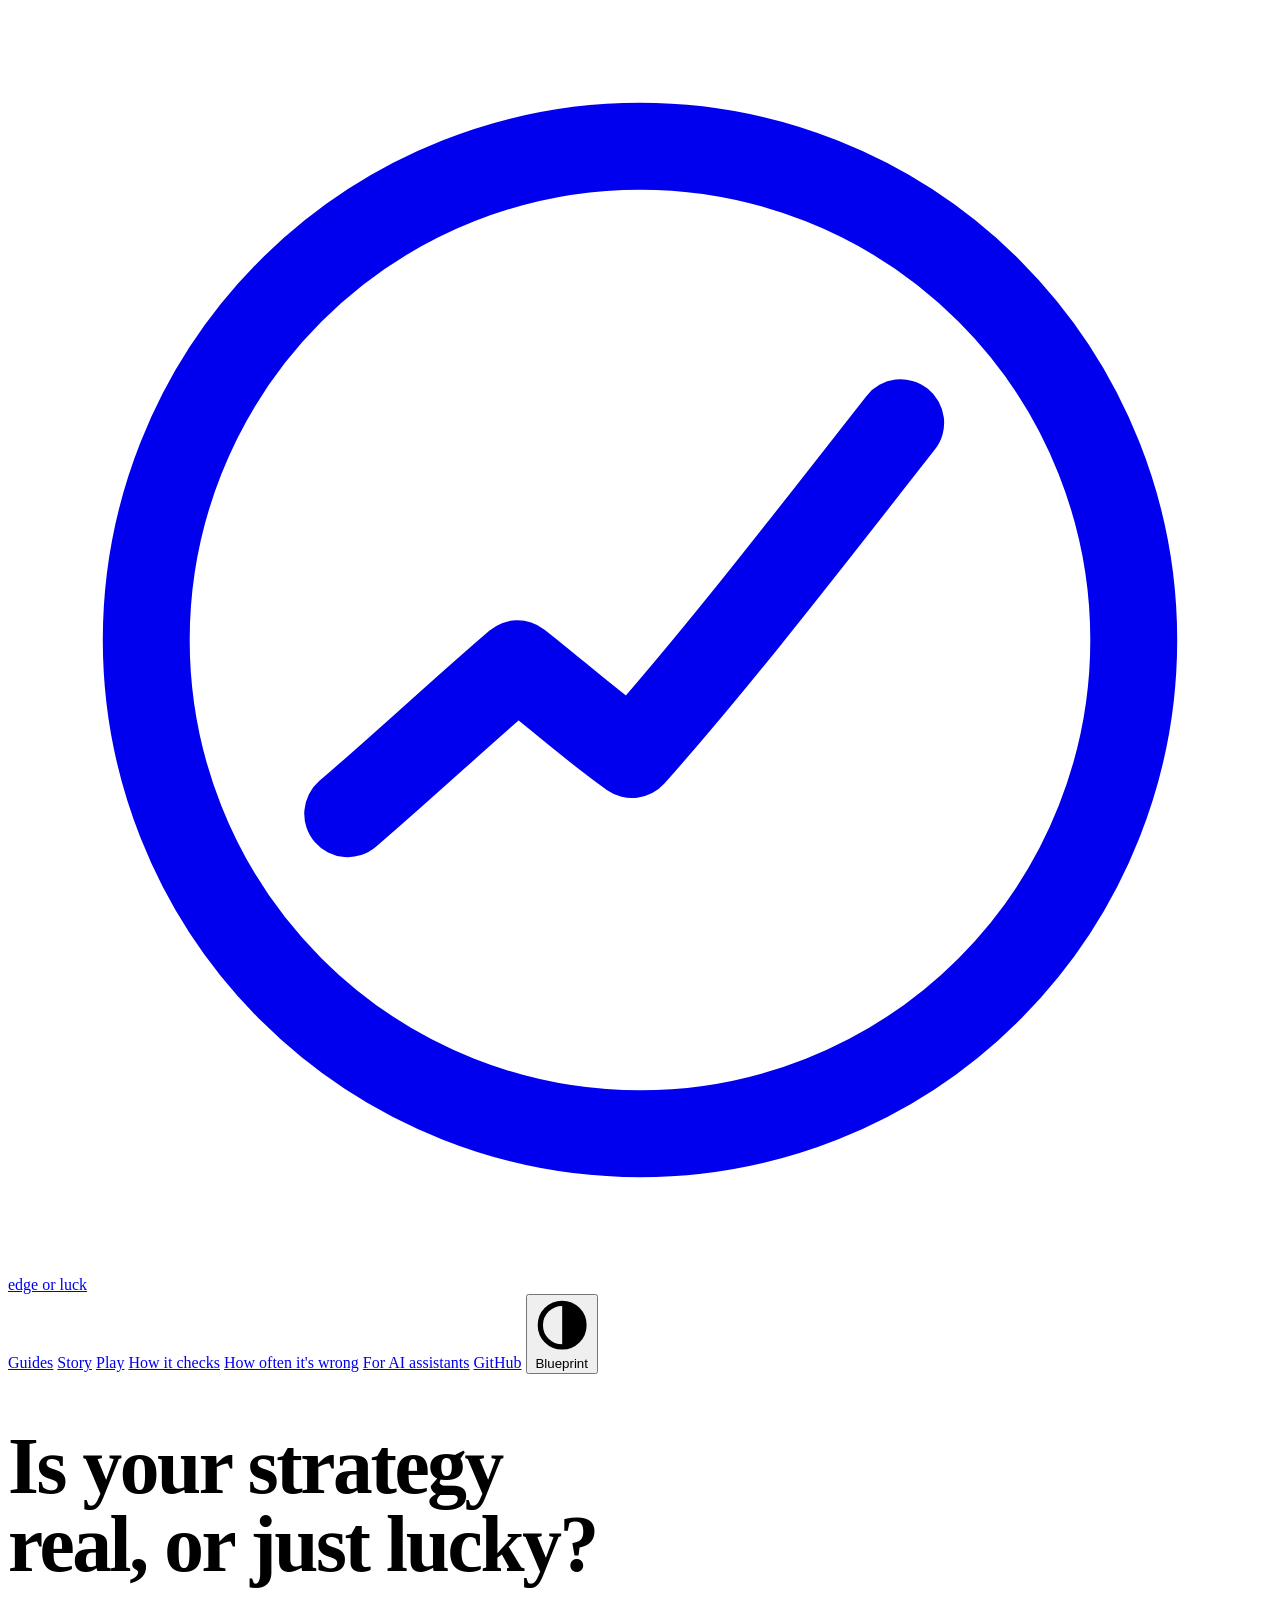
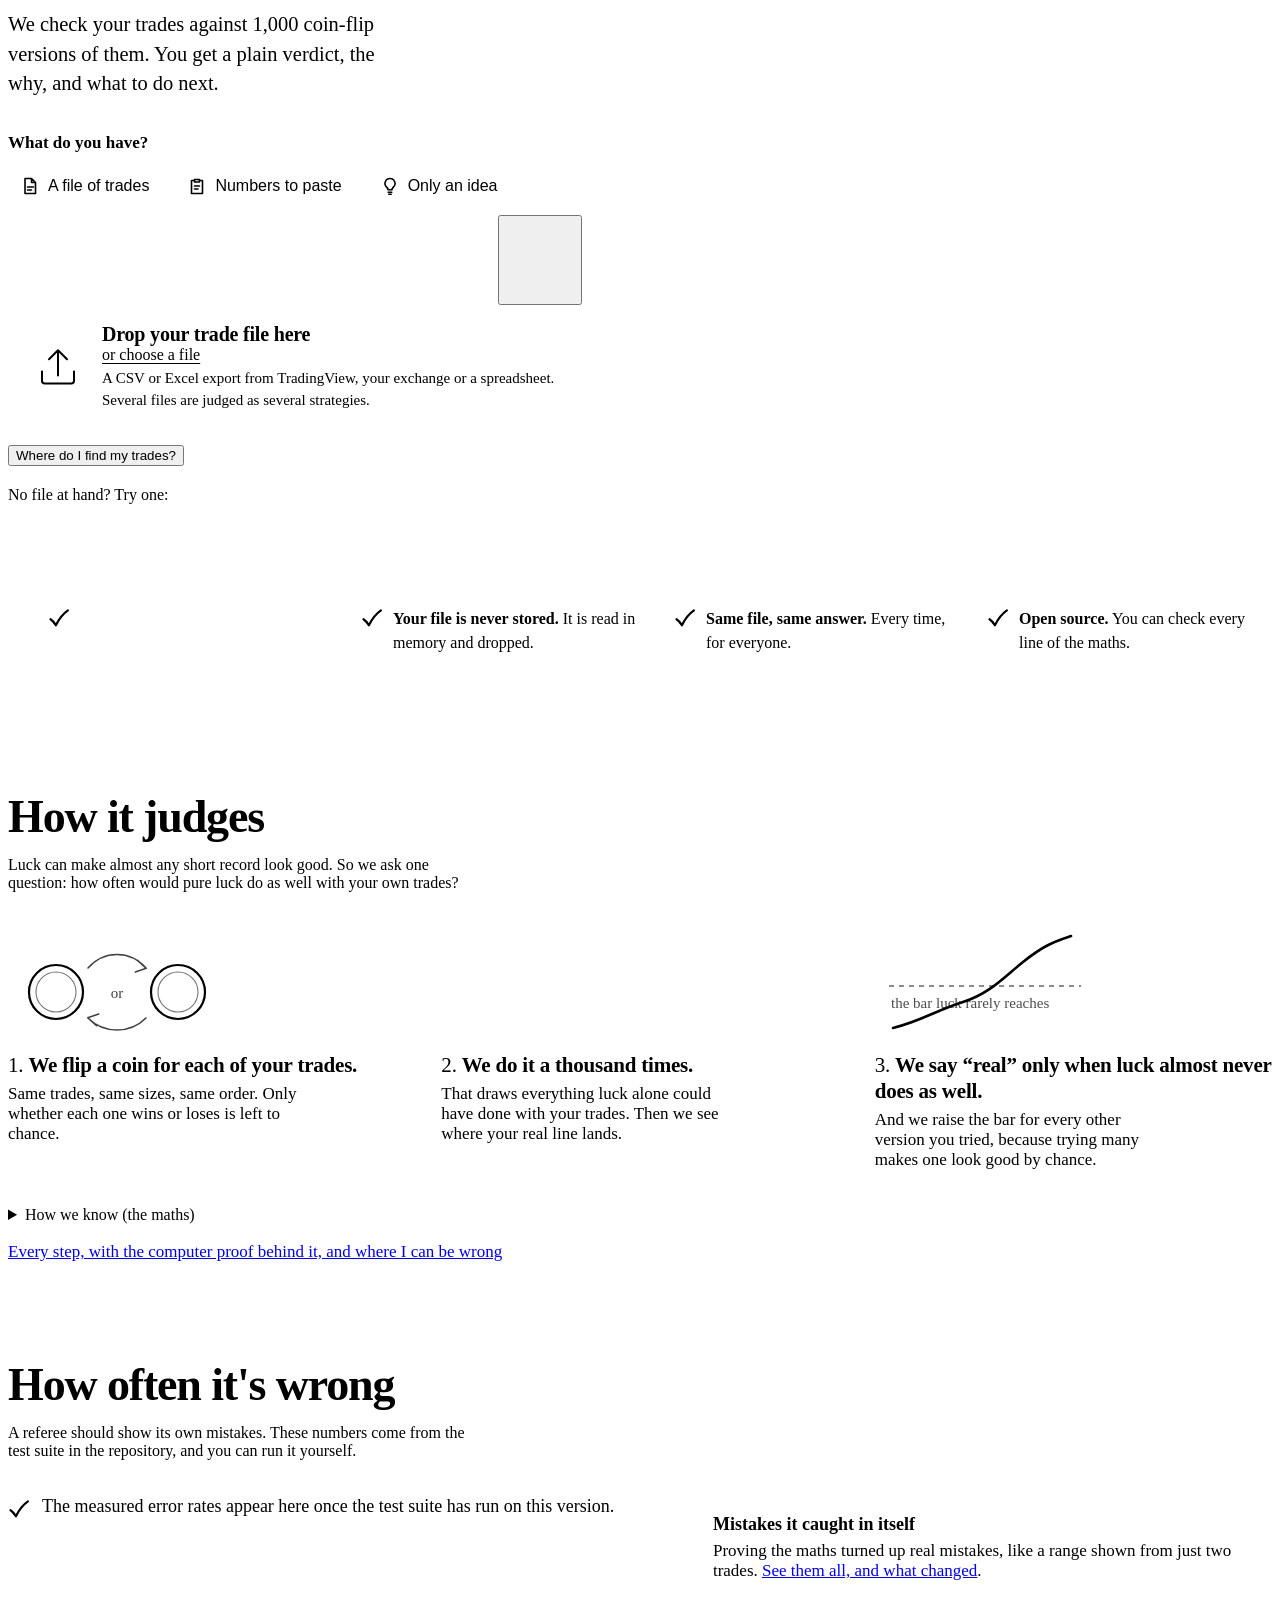
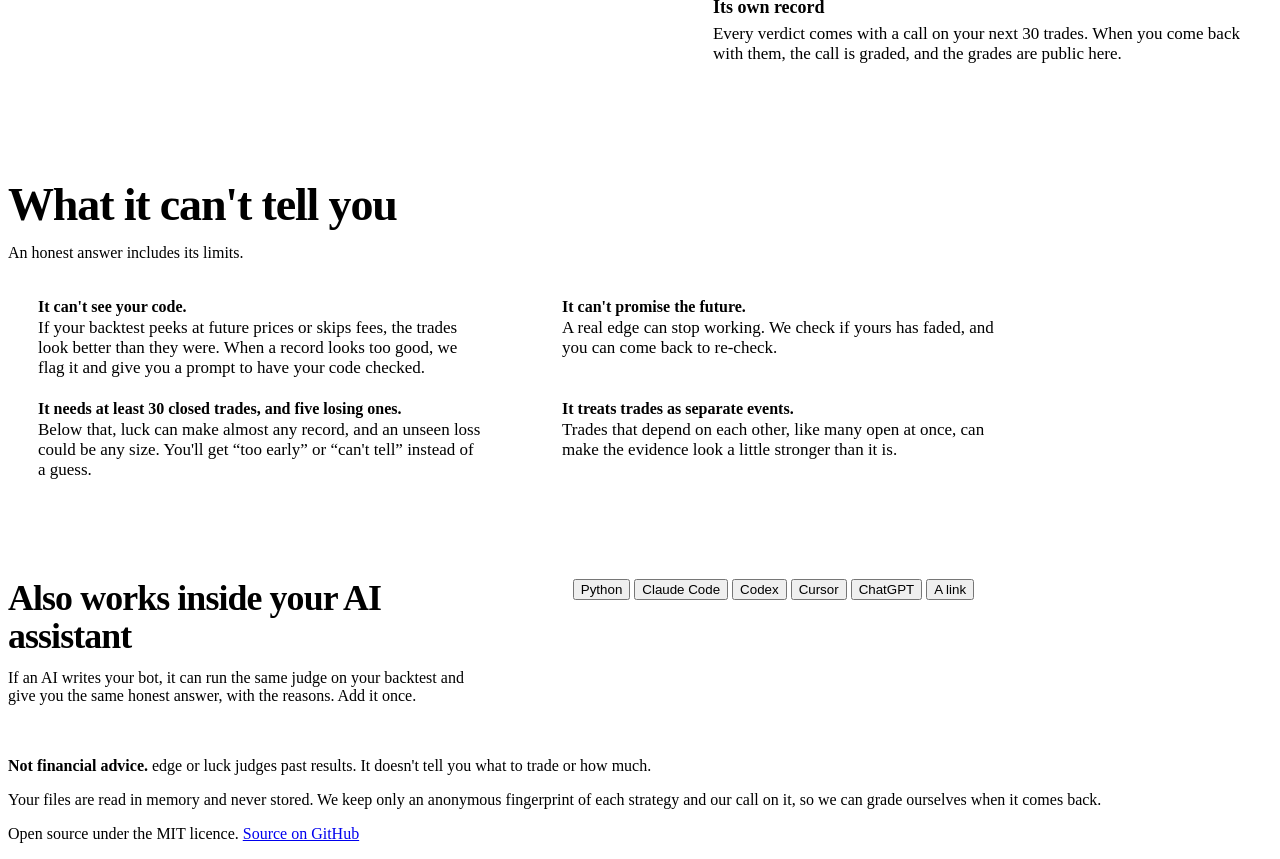
==== src/edgeorluck/web/static/index.html @ 47c186e8 "audit: fixes from a full code audit (2.2.0) Four reviews (judge maths, readers, backtester, web), ev" ====
<!doctype html>
<html lang="en">
<head>
<meta charset="utf-8">
<meta name="viewport" content="width=device-width, initial-scale=1">
<title>edge or luck</title>
<meta name="description" content="Drop your trade history and find out if your strategy has a real edge or just got lucky. Honest, open source, and your file is never stored.">
<link rel="icon" href="data:image/svg+xml,%3Csvg xmlns='http://www.w3.org/2000/svg' viewBox='0 0 32 32'%3E%3Ccircle cx='16' cy='16' r='12.5' fill='%23F3F7F4' stroke='%2316294A' stroke-width='2.6'/%3E%3Cpath d='M8.5 20.5 13 16.5l3 2.4 7-8.4' fill='none' stroke='%2316294A' stroke-width='2.6' stroke-linecap='round' stroke-linejoin='round'/%3E%3C/svg%3E">
<link rel="stylesheet" href="/assets/site.css">
<style>

/* ---- Hero ---- */
.hero{position:relative;padding-top:clamp(20px,6vh,72px);padding-bottom:40px}
.hero-art{position:absolute;top:-76px;right:0;width:min(64vw,980px);height:calc(100% + 76px);pointer-events:none;
  -webkit-mask-image:linear-gradient(to right,transparent 0,#000 16%);mask-image:linear-gradient(to right,transparent 0,#000 16%)}
.hero-art canvas{display:block;width:100%;height:100%}
.hero-copy{position:relative;z-index:2;max-width:600px}
h1{font-weight:700;font-size:clamp(44px,6.2vw,88px);line-height:.98;letter-spacing:-.03em;margin:0 0 26px;width:max-content;max-width:calc(100vw - 2 * clamp(16px,4vw,48px))}
h1 .line{display:block;white-space:nowrap}
.lede{font-size:clamp(19px,1.6vw,22px);line-height:1.45;color:var(--ink-2);margin:0 0 34px;max-width:36ch}
.note{position:absolute;z-index:2;font-family:var(--hand);font-size:22px;line-height:1.15;color:var(--ink);opacity:0;transition:opacity .6s ease;pointer-events:none;white-space:nowrap}
.note.luck{color:var(--pencil-2);font-size:19px;white-space:normal;width:250px;text-align:right}
.notes-on .note{opacity:1}
.note svg{position:absolute;overflow:visible}

/* drop zone */
.drop{position:relative;display:grid;grid-template-columns:auto 1fr;gap:18px;align-items:center;padding:22px 24px;
  border:1.5px dashed var(--ink-3);border-radius:6px;background:color-mix(in srgb,var(--paper) 82%,transparent);cursor:pointer;
  transition:border-color .15s,background-color .15s}
.drop:hover{border-color:var(--ink)}
.drop.over{border-color:var(--ink);border-style:solid;background:color-mix(in srgb,var(--marker) 60%,var(--paper))}
.drop .tray{width:52px;height:52px;flex:none;color:var(--ink)}
.drop strong{display:block;font-size:20px;font-weight:600;letter-spacing:-.01em}
.drop .pick{color:var(--ink);text-decoration:underline;text-underline-offset:.2em;font-weight:500}
.drop small{display:block;margin-top:4px;font-size:15px;color:var(--ink-3);line-height:1.45}
.drop input{position:absolute;inset:0;opacity:0;cursor:pointer;width:100%}
.drop.busy{cursor:progress}
.drop.busy .idle{display:none}
.drop .working{display:none;align-items:center;gap:12px;font-size:18px}
.drop.busy .working{display:flex}
.scribble path{stroke-dasharray:120;stroke-dashoffset:120;animation:scrib 1.1s ease-in-out infinite}
@keyframes scrib{0%{stroke-dashoffset:120}55%{stroke-dashoffset:0}100%{stroke-dashoffset:-120}}
@media (prefers-reduced-motion:reduce){.scribble path{animation:none;stroke-dashoffset:0}}
.error{margin:14px 0 0;color:var(--red);font-size:16px;line-height:1.45;max-width:56ch}
.error strong{font-weight:600}

/* samples */
.samples{display:flex;flex-wrap:wrap;align-items:baseline;gap:4px 18px;margin-top:20px;font-size:16px;color:var(--ink-3)}
.samples .lead{margin-right:2px}
.sample{background:none;border:0;padding:8px 0;cursor:pointer;font-family:var(--hand);font-size:21px;line-height:1.1;color:var(--ink);
  text-decoration:underline;text-decoration-color:var(--ink-3);text-decoration-thickness:1.5px;text-underline-offset:.22em;min-height:40px}
.sample:hover{text-decoration-color:var(--ink);text-decoration-thickness:2.5px}
.sample[aria-pressed="true"]{background:linear-gradient(transparent 52%,var(--marker) 52%,var(--marker) 92%,transparent 92%)}

/* promises */
.promises{position:relative;z-index:2;list-style:none;display:grid;grid-template-columns:repeat(4,minmax(0,1fr));gap:18px 28px;margin:clamp(48px,9vh,96px) auto 0;padding-top:22px;
  border-top:1px solid var(--rule);font-size:16px;line-height:1.45;color:var(--ink-2)}
.promises li{display:grid;grid-template-columns:22px 1fr;gap:10px;align-items:start}
.promises svg{width:22px;height:20px;margin-top:1px;color:var(--green)}
.promises b{color:var(--ink);font-weight:600}

/* ---- Start with what you have ---- */
.start{display:flex;flex-wrap:wrap;align-items:center;gap:10px;max-width:640px}
.start-q{flex:0 0 100%;font-weight:600;font-size:17px}
.opt-btn{display:inline-flex;align-items:center;gap:8px;min-height:46px;padding:8px 16px 8px 12px;border:1.5px solid var(--rule);
  border-radius:15px 11px 14px 10px / 11px 14px 10px 15px;background:color-mix(in srgb,var(--paper) 80%,transparent);color:var(--ink-2);font-size:16px;font-weight:500;cursor:pointer}
.opt-btn svg{width:20px;height:20px;fill:none;stroke:currentColor;stroke-width:1.6;stroke-linecap:round;stroke-linejoin:round}
.opt-btn:hover{border-color:var(--ink-3);color:var(--ink)}
.opt-btn[aria-pressed="true"]{border-color:var(--ink);color:var(--ink);background:color-mix(in srgb,var(--marker) 72%,var(--paper))}
.idea input[type=text]{display:block;width:100%;min-height:46px;padding:10px 12px;border:1.5px solid var(--ink-3);border-radius:6px;background:var(--paper);font-size:17px;color:var(--ink)}
.idea-help{margin:12px 0 8px;font-size:15px;color:var(--ink-2);max-width:60ch}
.idea-prompt{margin:0;padding:12px 14px;max-height:230px;overflow:auto;white-space:pre-wrap;border-radius:6px;background:color-mix(in srgb,var(--ink) 6%,transparent);
  font-family:var(--text);font-size:14.5px;line-height:1.5;color:var(--ink)}
.soon{font-family:var(--hand);font-size:17px;color:var(--ink-3)}

/* what the judge read, so the trader knows the right file went in */
.read{margin:0 0 24px;max-width:66ch;font-size:16px}
.read-as{display:grid;grid-template-columns:24px minmax(0,1fr);gap:8px;margin:0;color:var(--ink)}
.read-as svg{width:20px;height:18px;margin-top:3px;color:var(--green)}
.read-notes{list-style:none;margin:6px 0 0 32px;padding:0;font-size:15px;color:var(--amber)}
.read-notes li{margin-top:3px}
.read-cols{margin:6px 0 0 32px;font-size:15px;color:var(--ink-3)}
.read-cols summary{cursor:pointer;width:max-content;color:var(--ink-2);text-decoration:underline;text-decoration-style:dotted;text-underline-offset:.2em}
.read-cols ul{margin:6px 0 0;padding-left:18px}

/* Flip walks along in the corner once the page moves on */
.buddy{position:fixed;right:18px;bottom:12px;z-index:30;width:78px;height:84px;transform:translateX(150px);transition:transform 1.3s linear;pointer-events:none}
.buddy.in{transform:translateX(0)}
.buddy .pet{position:absolute;inset:0;width:100%;height:100%;pointer-events:auto}
.buddy .bubble{position:absolute;right:86px;bottom:34px;max-width:250px;opacity:0;transition:opacity .25s;pointer-events:none}
.buddy .bubble.show{opacity:1}
@media (prefers-reduced-motion:reduce){.buddy{transition:none}}

/* where to find the trades */
.finder{margin:20px 0 0;max-width:600px}
.finder .panel ol{margin:0 0 10px;padding-left:20px;font-size:16px}
.finder .panel li{margin-top:5px}
.finder .panel .note{margin:0;font-size:14px;color:var(--ink-3)}

/* paste instead of a file */
.paste{padding:16px 18px 18px;border:1.5px dashed var(--ink-3);border-radius:6px;background:color-mix(in srgb,var(--paper) 82%,transparent)}
.paste label{display:block;font-weight:600;font-size:18px;margin-bottom:8px}
.paste textarea{display:block;width:100%;min-height:140px;padding:10px 12px;border:1.5px solid var(--ink-3);border-radius:6px;background:var(--paper);
  font-family:ui-monospace,"Cascadia Mono",Consolas,monospace;font-size:15px;line-height:1.5;resize:vertical;color:var(--ink)}
.paste .row{display:flex;flex-wrap:wrap;align-items:center;gap:16px;margin-top:12px}
.alt{margin:12px 0 0;font-size:16px;color:var(--ink-3)}

/* ---- Flip, the referee coin ---- */
.drop-wrap{position:relative;margin-top:92px}
.drop-wrap > .pet{position:absolute;right:26px;bottom:calc(100% - 4px);width:84px;height:90px;cursor:pointer;z-index:3}
.drop-wrap > .bubble{position:absolute;right:122px;bottom:calc(100% + 12px);width:max-content;max-width:350px;z-index:3}
.res-pet{display:flex;flex-direction:column;align-items:flex-end;gap:12px;padding-right:30px}
.result-head > .res-pet{grid-column:1;grid-row:1}
.res-pet .pet{position:static;width:72px;height:77px}
.res-pet .bubble{position:relative;right:auto;bottom:auto;width:auto;max-width:170px;font-size:17px}
.res-pet .bubble .tail{right:18px;bottom:auto;top:-13px;transform:rotate(-90deg)}

/* small things that answer a result */
.checks svg path{stroke-dasharray:46;stroke-dashoffset:46;animation:draw .45s ease-out forwards;animation-delay:calc(.3s + var(--i,0) * 90ms)}
@keyframes draw{to{stroke-dashoffset:0}}
@media (prefers-reduced-motion:reduce){.checks svg path{animation:none;stroke-dashoffset:0}}

/* ---- Results ---- */
.result{padding-top:56px;padding-bottom:40px;scroll-margin-top:12px}
.result-head{display:grid;grid-template-columns:200px 1fr;gap:0}
.result-head > div{grid-column:2}
.result-head h2{font-size:clamp(30px,3.5vw,46px);line-height:1.08;letter-spacing:-.025em;margin:0 0 14px;max-width:24ch;text-wrap:balance}
.result-head p{margin:0 0 22px;max-width:62ch;color:var(--ink-2)}
.actions{display:flex;flex-wrap:wrap;gap:10px}
.index{list-style:none;margin:0 0 24px;padding:0;max-width:640px;border-top:1px solid var(--rule)}
.index li{border-bottom:1px solid var(--rule)}
.index a{display:grid;grid-template-columns:minmax(0,1fr) auto;gap:16px;align-items:baseline;padding:9px 2px;text-decoration:none}
.index a:hover .n{text-decoration:underline}
.index .n{font-weight:500}
.index .v{font-family:var(--hand);font-weight:700;font-size:19px;color:var(--tone)}
#asks .ask{margin:0 0 22px}
.compare-box{margin-top:16px;max-width:620px}
.compare-box .drop{padding:16px 18px}
.compare-box p{font-size:16px;color:var(--ink-2);margin:0 0 10px}

.sheets{position:relative;margin-top:44px}
.sheets::before{content:"";position:absolute;left:184px;top:0;bottom:0;width:1.5px;background:var(--margin-line)}
.sheet{display:grid;grid-template-columns:200px minmax(0,1fr);padding:34px 0 40px;border-top:1px solid var(--rule)}
.sheet:last-child{border-bottom:1px solid var(--rule)}
.margin{padding-right:30px;display:flex;justify-content:flex-end;align-items:flex-start}
.grade{position:relative;display:inline-block;padding:10px 16px 12px;font-family:var(--hand);font-weight:700;font-size:23px;line-height:1.05;text-align:center;color:var(--tone);max-width:150px}
.grade svg{position:absolute;inset:-2px -8px;width:calc(100% + 16px);height:calc(100% + 4px);overflow:visible}
.grade path{fill:none;stroke:var(--tone);stroke-width:2.2;stroke-linecap:round;stroke-linejoin:round}
.grade.draw path{animation:ring .7s ease-out both}
@keyframes ring{from{stroke-dashoffset:var(--len)}to{stroke-dashoffset:0}}
@media (prefers-reduced-motion:reduce){.grade.draw path{animation:none}}
.tone-good{--tone:var(--green)}
.tone-warn{--tone:var(--amber)}
.tone-muted{--tone:var(--slate)}
.tone-bad{--tone:var(--red)}
.tone-faded{--tone:var(--violet)}
.tone-real_edge{--tone:var(--green)}
.tone-cant_tell{--tone:var(--amber)}
.tone-no_edge{--tone:var(--slate)}
.tone-losing{--tone:var(--red)}
.tone-faded{--tone:var(--violet)}
.tone-too_early{--tone:var(--slate)}
.tone-consistent{--tone:var(--green)}
.tone-worse_than_backtest{--tone:var(--red)}

.body{min-width:0;max-width:820px}
.name{margin:0;font-size:22px;font-weight:600;letter-spacing:-.01em;display:flex;flex-wrap:wrap;align-items:baseline;gap:4px 14px}
.name span{font-size:15px;font-weight:400;color:var(--ink-3);letter-spacing:0}
.headline{margin:10px 0 12px;font-size:clamp(23px,2.3vw,30px);line-height:1.22;font-weight:500;letter-spacing:-.015em;max-width:30ch}
.plain{margin:0;max-width:62ch;color:var(--ink-2)}
.why{margin:10px 0 0;font-family:var(--hand);font-size:20px;line-height:1.35;color:var(--tone);max-width:60ch}
.why::before{content:"why: ";font-weight:700}
.callout{margin:22px 0 0;padding:14px 18px;border-left:3px solid var(--red);background:color-mix(in srgb,var(--red) 7%,transparent);max-width:62ch;font-size:17px}
.callout b{font-weight:600}

.chart{position:relative;margin:28px 0 8px;height:clamp(220px,26vw,300px)}
.chart canvas{display:block;width:100%;height:100%}
.chart .note{opacity:1;font-size:19px}
.chart .note.luck{font-size:17px;width:auto;white-space:nowrap}
.legend{display:flex;flex-wrap:wrap;gap:6px 22px;margin:0;font-size:15px;color:var(--ink-3)}
.legend i{display:inline-block;vertical-align:middle;margin-right:7px;width:22px;height:0;border-top:2.5px solid var(--ink)}
.legend i.p{border-top:1.5px solid var(--pencil-2);opacity:.75}

.figures{display:grid;grid-template-columns:repeat(auto-fit,minmax(140px,1fr));gap:18px 26px;margin:26px 0 0;padding:18px 0 0;border-top:1px dashed var(--rule)}
.figures div{min-width:0}
.figures dt{font-size:14px;color:var(--ink-3);margin-bottom:2px}
.figures dd{margin:0;font-size:23px;font-weight:600;letter-spacing:-.01em;line-height:1.15}
.figures dd small{display:block;font-size:14px;font-weight:400;color:var(--ink-3);letter-spacing:0;margin-top:3px}
.bench{margin:18px 0 0;max-width:62ch;font-size:17px}
.bench span{display:block;font-family:var(--hand);font-size:18px;color:var(--ink-3);margin-top:2px}

.next{display:grid;grid-template-columns:56px minmax(0,1fr);gap:12px;align-items:start;margin:30px 0 0;max-width:68ch}
.next svg{width:52px;height:26px;margin-top:6px;color:var(--ink)}
.next p{margin:0}
.next .label{font-weight:600;margin-right:6px}
.next mark{background-color:transparent;background-image:linear-gradient(var(--marker),var(--marker));background-repeat:no-repeat;background-size:100% 84%;background-position:0 55%;
  color:inherit;padding:0 2px;box-decoration-break:clone;-webkit-box-decoration-break:clone}
.next mark.sweep{animation:sweep .8s ease-out .35s both}
@keyframes sweep{from{background-size:0% 84%}to{background-size:100% 84%}}
@media (prefers-reduced-motion:reduce){.next mark.sweep{animation:none}}
.next .whyline{margin-top:6px;font-size:16px;color:var(--ink-3)}

.ask{margin:24px 0 0;padding:16px 18px;border:1.5px solid var(--rule);border-radius:6px;max-width:68ch;background:color-mix(in srgb,var(--paper-raised) 70%,transparent)}
.ask label{display:block;font-weight:500;margin-bottom:10px}
.ask .row{display:flex;flex-wrap:wrap;gap:10px;align-items:center}
.ask input{width:110px;min-height:44px;padding:8px 12px;border:1.5px solid var(--ink-3);border-radius:6px;background:var(--paper);font-size:17px}
.ask .whyline{margin:10px 0 0;font-size:15px;color:var(--ink-3)}

.qs{margin:26px 0 0;padding:18px 20px 20px;border:1.5px solid var(--rule);border-radius:6px;max-width:72ch;background:color-mix(in srgb,var(--paper-raised) 70%,transparent)}
#asks .qs{margin:0 0 22px}
.qs h3{margin:0 0 4px;font-size:19px;letter-spacing:-.01em}
.qs > p{margin:0 0 6px;font-size:15px;color:var(--ink-3)}
.q{padding:14px 0 0;margin:12px 0 0;border-top:1px dashed var(--rule)}
.q:first-of-type{border-top:0;margin-top:4px}
.q .ql{display:block;font-weight:500;margin-bottom:8px}
.q .whyline{margin:6px 0 0;font-size:15px;color:var(--ink-3)}
.q input[type=number]{width:120px;min-height:44px;padding:8px 12px;border:1.5px solid var(--ink-3);border-radius:6px;background:var(--paper);font-size:17px}
.choices{display:flex;flex-wrap:wrap;gap:8px}
.choices label{position:relative;display:inline-flex;align-items:center;min-height:42px;padding:7px 16px;border:1.5px solid var(--rule);border-radius:6px;cursor:pointer;font-size:16px}
.choices input{position:absolute;opacity:0;inset:0;cursor:pointer}
.choices label:has(input:checked){border-color:var(--ink);background:color-mix(in srgb,var(--marker) 70%,transparent)}
.choices label:has(input:focus-visible){outline:2.5px solid var(--focus);outline-offset:2px}
.qs .go{margin-top:18px}
.streak{margin:26px 0 0;padding:14px 18px;border-left:3px solid var(--tone);max-width:68ch;background:color-mix(in srgb,var(--tone) 6%,transparent)}
.streak h4{margin:0 0 4px;font-size:17px}
.streak p{margin:0}
.streak .whyline{margin-top:6px;font-size:15px;color:var(--ink-3)}
.changes{margin:24px 0 0;max-width:68ch}
.changes h4{margin:0 0 4px;font-size:17px}
.changes ul{margin:0;padding:0;list-style:none}
.changes li{position:relative;padding-left:20px;margin-top:5px;color:var(--ink-2);font-size:16px}
.changes li::before{content:"";position:absolute;left:2px;top:.68em;width:9px;height:1.5px;background:var(--ink-3)}
.vs{margin:28px 0 0;padding:18px 20px;border:1.5px solid var(--tone);border-radius:6px;max-width:72ch}
.vs .top{display:flex;flex-wrap:wrap;align-items:baseline;gap:6px 16px;margin-bottom:6px}
.vs h4{margin:0;font-size:17px}
.vs .lab{font-family:var(--hand);font-weight:700;font-size:21px;color:var(--tone)}
.vs .hl{margin:0 0 6px;font-size:19px;font-weight:500;line-height:1.35}
.vs p{margin:0 0 6px}
.vs .whyline{font-size:15px;color:var(--ink-3)}
.vs .next{margin-top:12px}
.need strong{display:block;margin-bottom:4px}
.need span{display:block;color:var(--ink-2);margin-top:6px}
.extra-samples{margin:6px 0 0;font-size:15px;color:var(--ink-3)}
.extra-samples .sample{font-size:18px;min-height:36px;padding:4px 0}
.private-tag{font-family:var(--text);font-size:13px;color:var(--ink-3);margin-left:4px}
.checks{list-style:none;margin:28px 0 0;padding:0;max-width:68ch}
.checks li{display:grid;grid-template-columns:28px minmax(0,1fr);gap:10px;padding:10px 0;border-top:1px dashed var(--rule)}
.checks li:first-child{border-top:0}
.checks svg{width:22px;height:20px;margin-top:3px}
.checks .pass svg{color:var(--green)}
.checks .warn svg{color:var(--amber)}
.checks .fail svg{color:var(--red)}
.checks p{margin:0}
.checks .fix{font-size:16px;color:var(--ink-2);margin-top:2px}
.checks details{margin-top:3px;font-size:15px;color:var(--ink-3)}
.checks summary{cursor:pointer;width:max-content;font-size:15px;color:var(--ink-2);text-decoration:underline;text-decoration-style:dotted;text-underline-offset:.2em;list-style:none}
.checks summary::-webkit-details-marker{display:none}
.checks details[open] summary{margin-bottom:3px}

.audit{margin:26px 0 0;max-width:72ch;padding:16px 18px;border:1.5px dashed var(--amber);border-radius:6px}
.audit p{margin:0 0 10px;font-weight:500}
.audit pre{margin:0 0 12px;white-space:pre-wrap;font-family:var(--text);font-size:15px;line-height:1.5;color:var(--ink-2);max-height:220px;overflow:auto}

.extras{list-style:none;margin:24px 0 0;padding:0;max-width:68ch;font-size:16px;color:var(--ink-2)}
.extras li{padding-left:20px;position:relative;margin-top:6px}
.extras li::before{content:"";position:absolute;left:2px;top:.68em;width:9px;height:1.5px;background:var(--ink-3)}
.fingerprint{margin:22px 0 0;font-size:14px;color:var(--ink-3)}

.pairs{display:grid;grid-template-columns:200px minmax(0,1fr);padding:30px 0 0}
.pairs h3{grid-column:2;margin:0 0 6px;font-size:20px}
.pairs p{grid-column:2;margin:0;max-width:62ch;color:var(--ink-2)}
.privacy{display:grid;grid-template-columns:200px minmax(0,1fr);margin:28px 0 0;font-size:15px;color:var(--ink-3)}
.privacy span{grid-column:2;max-width:62ch}

/* ---- Sections below ---- */
.band{padding-top:clamp(72px,11vh,120px)}
.band h2{font-size:clamp(30px,3.6vw,46px);line-height:1.06;letter-spacing:-.025em;margin:0 0 14px;max-width:22ch}
.band .intro{margin:0 0 36px;max-width:58ch;color:var(--ink-2)}
.steps{list-style:none;margin:0;padding:0;display:grid;grid-template-columns:repeat(3,minmax(0,1fr));gap:36px}
.steps li{counter-increment:step}
.steps svg{display:block;width:100%;max-width:220px;height:110px;margin-bottom:14px;color:var(--ink)}
.steps h3{margin:0 0 6px;font-size:21px;line-height:1.25;letter-spacing:-.01em}
.steps h3::before{content:counter(step) ". ";color:var(--ink-3);font-weight:500}
.steps p{margin:0;color:var(--ink-2);font-size:17px;max-width:34ch}
.maths{margin-top:36px;max-width:72ch}
.more-link{margin:18px 0 0;font-size:17px}
.maths summary{cursor:pointer;font-weight:500;width:max-content}
.maths div{color:var(--ink-2);font-size:17px}
.maths p{margin:12px 0 0}

.proof{display:grid;grid-template-columns:minmax(0,1.1fr) minmax(0,1fr);gap:48px;align-items:start}
.proof ul{list-style:none;margin:0;padding:0}
.proof li{display:grid;grid-template-columns:22px 1fr;gap:12px;padding:14px 0;border-top:1px dashed var(--rule);font-size:18px}
.proof li:first-child{border-top:0;padding-top:0}
.proof svg{width:22px;height:20px;margin-top:3px;color:var(--green)}
.proof-more{margin:16px 0 0 34px;font-size:16px;color:var(--ink-3)}
.proof aside{font-size:17px;color:var(--ink-2);padding:18px 20px;border:1.5px solid var(--rule);border-radius:6px;background:color-mix(in srgb,var(--paper-raised) 70%,transparent)}
.proof aside h3{margin:0 0 6px;font-size:18px;color:var(--ink)}
.proof aside p{margin:0}

.limits{list-style:none;margin:0;padding:0;display:grid;grid-template-columns:repeat(2,minmax(0,1fr));gap:22px 48px;max-width:1000px}
.limits li{padding-left:30px;position:relative}
.limits li::before{content:"";position:absolute;left:0;top:.5em;width:16px;height:16px;border:1.5px solid var(--ink-3);border-radius:50%}
.limits b{display:block;font-weight:600;margin-bottom:2px}
.limits span{color:var(--ink-2);font-size:17px}

.ai{display:grid;grid-template-columns:minmax(0,.85fr) minmax(0,1.15fr);gap:48px;align-items:start}
.ai h2{font-size:clamp(26px,2.8vw,36px)}


/* ---- Small screens ---- */
@media (max-width:900px){
  .hero{padding-top:0}
  .hero-art{position:relative;top:0;width:auto;height:250px;margin:0 0 6px;-webkit-mask-image:none;mask-image:none}
  h1{width:auto;font-size:clamp(40px,10.5vw,64px)}
  h1 .line{display:inline;white-space:normal}
  .drop-wrap{margin-top:104px}
  .buddy{width:62px;height:67px;right:10px;bottom:8px}
  .buddy .bubble{right:66px;bottom:26px;max-width:170px;font-size:15px;padding:5px 11px 6px}
  .drop-wrap > .pet{width:72px;height:77px;right:12px}
  .drop-wrap > .bubble{right:92px;max-width:calc(100% - 96px);font-size:17px}
  .res-pet{flex-direction:row;align-items:center;justify-content:flex-start;padding:0 0 16px}
  .res-pet .bubble{max-width:calc(100% - 90px)}
  .res-pet .bubble .tail{right:auto;left:-14px;top:auto;bottom:10px;transform:scaleX(-1)}
  .promises{grid-template-columns:repeat(2,minmax(0,1fr))}
  .result-head,.sheet,.pairs,.privacy{grid-template-columns:minmax(0,1fr)}
  .result-head > div,.pairs h3,.pairs p,.privacy span{grid-column:1}
  .sheets::before{display:none}
  .margin{justify-content:flex-start;padding:0 0 14px}
  .steps{grid-template-columns:minmax(0,1fr);gap:30px}
  .proof,.ai{grid-template-columns:minmax(0,1fr);gap:28px}
  .limits{grid-template-columns:minmax(0,1fr)}
}
@media (max-width:520px){
  body{font-size:17px}
  .promises{grid-template-columns:minmax(0,1fr)}
  .drop{grid-template-columns:minmax(0,1fr);padding:18px}
  .drop .tray{display:none}
  .note{font-size:18px}
  .note.luck{font-size:16px;width:150px}
}
</style>
</head>
<body>

<header class="top">
  <div class="wrap">
    <a class="brand" href="/" aria-label="edge or luck, home">
      <svg viewBox="0 0 32 32" aria-hidden="true"><circle cx="16" cy="16" r="12.5" fill="none" stroke="currentColor" stroke-width="2.2"/><path d="M8.6 20.4c1.4-1.2 2.9-2.6 4.3-3.8.9.7 1.9 1.6 2.9 2.3 2.3-2.6 4.6-5.6 6.8-8.4" fill="none" stroke="currentColor" stroke-width="2.2" stroke-linecap="round" stroke-linejoin="round"/></svg>
      edge or luck
    </a>
    <nav class="nav" aria-label="Page">
      <a class="opt" href="/guides">Guides</a>
      <a class="opt" href="/story">Story</a>
      <a class="opt" href="/play">Play</a>
      <a class="opt" href="/how">How it checks</a>
      <a class="opt" href="#proof">How often it's wrong</a>
      <a class="opt" href="#ai">For AI assistants</a>
      <a href="https://github.com/Sakke-code/edge-or-luck" rel="noopener">GitHub</a>
      <button class="theme" id="theme" type="button" aria-label="Switch to blueprint (dark) look">
        <svg viewBox="0 0 16 16" aria-hidden="true"><circle cx="8" cy="8" r="6.2" fill="none" stroke="currentColor" stroke-width="1.5"/><path d="M8 1.8a6.2 6.2 0 0 1 0 12.4z" fill="currentColor"/></svg>
        <span id="themeLabel">Blueprint</span>
      </button>
    </nav>
  </div>
</header>

<main>
<section class="hero" id="top">
  <div class="hero-art" id="heroArt" aria-hidden="true">
    <canvas id="heroCanvas"></canvas>
    <span class="note you" id="noteYou">your trades
      <svg width="40" height="30" style="right:-40px;top:8px" viewBox="0 0 40 30"><path d="M2 6c12 1 22 6 32 16m-9 .5 9-.3 1-8.6" fill="none" stroke="currentColor" stroke-width="1.6" stroke-linecap="round" stroke-linejoin="round"/></svg>
    </span>
    <span class="note luck" id="noteLuck">the same trades, with a coin deciding each win or loss</span>
  </div>
  <div class="wrap">
    <div class="hero-copy">
      <h1><span class="line">Is your strategy</span> <span class="line">real, or just lucky?</span></h1>
      <p class="lede">We check your trades against 1,000 coin-flip versions of them. You get a plain verdict, the why, and what to do next.</p>

      <div class="start" role="group" aria-labelledby="startQ">
        <span class="start-q" id="startQ">What do you have?</span>
        <button class="opt-btn" type="button" data-start="file" aria-pressed="true"><svg viewBox="0 0 20 20" aria-hidden="true"><path d="M5 2.5h6.5l4 4v11H5zM11.5 2.5v4h4M7.5 11h6M7.5 14h4" /></svg>A file of trades</button>
        <button class="opt-btn" type="button" data-start="paste" aria-pressed="false"><svg viewBox="0 0 20 20" aria-hidden="true"><path d="M7.5 3.5h5v2.5h-5zM7.2 4.5H4.5v13h11v-13h-2.7M7.5 10h5M7.5 13h3.5" /></svg>Numbers to paste</button>
        <button class="opt-btn" type="button" data-start="idea" aria-pressed="false"><svg viewBox="0 0 20 20" aria-hidden="true"><path d="M10 2.5a5 5 0 0 0-3 9c.8.6 1 1.4 1 2.3h4c0-.9.2-1.7 1-2.3a5 5 0 0 0-3-9zM8.2 16.2h3.6M8.8 18.2h2.4" /></svg>Only an idea</button>
      </div>

      <div class="drop-wrap" id="dropWrap">
        <div class="bubble" id="heroBubble" aria-hidden="true"><span class="say"></span><svg class="tail" viewBox="0 0 16 14" aria-hidden="true"><path d="M0 1.5C6 3 10.5 7 15 13 9.5 11 5 10 0 10.5"/></svg></div>
        <button class="pet" id="heroPet" type="button" aria-label="Flip, the referee coin. Press for a tip."></button>
      <div class="drop" id="drop">
        <svg class="tray" viewBox="0 0 52 52" aria-hidden="true"><path d="M10 30.5v9.2c0 1.6 1.2 2.8 2.8 2.8h26.4c1.6 0 2.8-1.2 2.8-2.8v-9.2" fill="none" stroke="currentColor" stroke-width="2" stroke-linecap="round"/><path d="M26 34.5V9.8m-9 8.4 9-8.9 9 8.9" fill="none" stroke="currentColor" stroke-width="2" stroke-linecap="round" stroke-linejoin="round"/></svg>
        <div>
          <div class="idle">
            <strong>Drop your trade file here</strong>
            <span class="pick">or choose a file</span>
            <small>A CSV or Excel export from TradingView, your exchange or a spreadsheet. Several files are judged as several strategies.</small>
          </div>
          <div class="working" role="status">
            <svg class="scribble" width="44" height="20" viewBox="0 0 44 20" aria-hidden="true"><path d="M2 14c5-9 8 2 12-4s6 5 10-1 7 4 10-2 5 3 8-1" fill="none" stroke="currentColor" stroke-width="2" stroke-linecap="round"/></svg>
            <span id="workingText">Judging your trades</span>
          </div>
        </div>
        <input type="file" id="file" multiple accept=".csv,.tsv,.txt,.xlsx,.xls,.json,.zip" aria-label="Choose trade files">
      </div>
        <form class="paste" id="pasteBox" hidden>
          <label for="pasteText">Paste your results</label>
          <textarea id="pasteText" spellcheck="false" placeholder="One result per trade, money or %:&#10;+1.20&#10;-0.80&#10;2.5%&#10;&#10;Or a table copied from a spreadsheet."></textarea>
          <div class="row">
            <button class="btn" id="pasteGo" type="submit">Check these</button>
          </div>
        </form>
        <form class="paste idea" id="ideaBox" hidden>
          <label for="ideaText">Your idea, in plain words</label>
          <input id="ideaText" type="text" autocomplete="off" spellcheck="false" placeholder="Buy BTC when RSI drops below 30, sell when it goes above 70">
          <p class="idea-help">Paste this prompt into ChatGPT, Claude or any AI that can run code. It writes an honest backtest of your idea, then judges the trades with edge or luck.</p>
          <pre class="idea-prompt" id="ideaPrompt"></pre>
          <div class="row">
            <button class="btn" id="ideaCopy" type="button"><svg viewBox="0 0 18 18" aria-hidden="true"><rect x="5.5" y="5.5" width="9.5" height="10" rx="1.5" fill="none" stroke="currentColor" stroke-width="1.6"/><path d="M12 5.5V4a1.5 1.5 0 0 0-1.5-1.5H4.5A1.5 1.5 0 0 0 3 4v7a1.5 1.5 0 0 0 1.5 1.5h1" fill="none" stroke="currentColor" stroke-width="1.6"/></svg><span>Copy the prompt</span></button>
            <span class="soon">Soon: test an idea right here, no AI needed.</span>
          </div>
        </form>
      </div>
      <p class="alt" id="whereRow"><button type="button" class="linkish" id="whereBtn" aria-expanded="false" aria-controls="finder">Where do I find my trades?</button></p>
      <div class="finder" id="finder" hidden>
        <div class="tabs" role="tablist" aria-label="Where your trades are">
          <button class="tab" role="tab" aria-selected="true" data-find="tradingview">TradingView</button>
          <button class="tab" role="tab" aria-selected="false" data-find="exchange">An exchange</button>
          <button class="tab" role="tab" aria-selected="false" data-find="bot">A bot</button>
          <button class="tab" role="tab" aria-selected="false" data-find="other">Anything else</button>
        </div>
        <div class="panel" role="tabpanel" id="findPanel"></div>
      </div>
      <p class="error" id="error" role="alert" hidden></p>

      <div class="samples" id="samples" hidden>
        <span class="lead">No file at hand? Try one:</span>
      </div>
    </div>
  </div>

  <ul class="promises wrap" aria-label="Why you can trust the answer">
    <li id="promiseRate" hidden><svg viewBox="0 0 22 20" aria-hidden="true"><path d="M2.5 11.2c2.2 1.3 4 3.6 5.4 6.1 3-6.4 7.3-11.7 12-15" fill="none" stroke="currentColor" stroke-width="2.2" stroke-linecap="round" stroke-linejoin="round"/></svg><span id="promiseRateText"></span></li>
    <li><svg viewBox="0 0 22 20" aria-hidden="true"><path d="M2.5 11.2c2.2 1.3 4 3.6 5.4 6.1 3-6.4 7.3-11.7 12-15" fill="none" stroke="currentColor" stroke-width="2.2" stroke-linecap="round" stroke-linejoin="round"/></svg><span><b>Your file is never stored.</b> It is read in memory and dropped.</span></li>
    <li><svg viewBox="0 0 22 20" aria-hidden="true"><path d="M2.5 11.2c2.2 1.3 4 3.6 5.4 6.1 3-6.4 7.3-11.7 12-15" fill="none" stroke="currentColor" stroke-width="2.2" stroke-linecap="round" stroke-linejoin="round"/></svg><span><b>Same file, same answer.</b> Every time, for everyone.</span></li>
    <li><svg viewBox="0 0 22 20" aria-hidden="true"><path d="M2.5 11.2c2.2 1.3 4 3.6 5.4 6.1 3-6.4 7.3-11.7 12-15" fill="none" stroke="currentColor" stroke-width="2.2" stroke-linecap="round" stroke-linejoin="round"/></svg><span><b>Open source.</b> You can check every line of the maths.</span></li>
  </ul>
</section>

<section class="result wrap" id="result" aria-live="polite" hidden>
  <div class="result-head">
    <div class="res-pet" aria-hidden="true">
      <div class="pet" id="resPet"></div>
      <div class="bubble" id="resBubble"><span class="say"></span><svg class="tail" viewBox="0 0 16 14"><path d="M0 1.5C6 3 10.5 7 15 13 9.5 11 5 10 0 10.5"/></svg></div>
    </div>
    <div>
      <h2 id="resHeadline"></h2>
      <p id="resText"></p>
      <div class="read" id="readBox" hidden>
        <p class="read-as"><svg viewBox="0 0 22 20" aria-hidden="true"><path d="M2.5 11.2c2.2 1.3 4 3.6 5.4 6.1 3-6.4 7.3-11.7 12-15" fill="none" stroke="currentColor" stroke-width="2.2" stroke-linecap="round" stroke-linejoin="round"/></svg><span id="readAs"></span></p>
        <ul class="read-notes" id="readNotes"></ul>
        <details class="read-cols" id="readColsBox"><summary>Which columns we used</summary><ul id="readCols"></ul></details>
      </div>
      <ul class="index" id="index" hidden></ul>
      <div id="asks"></div>
      <div class="actions">
        <button class="btn" id="copyAI" type="button"><svg viewBox="0 0 18 18" aria-hidden="true"><rect x="5.5" y="5.5" width="9.5" height="10" rx="1.5" fill="none" stroke="currentColor" stroke-width="1.6"/><path d="M12 5.5V4a1.5 1.5 0 0 0-1.5-1.5H4.5A1.5 1.5 0 0 0 3 4v7a1.5 1.5 0 0 0 1.5 1.5h1" fill="none" stroke="currentColor" stroke-width="1.6"/></svg><span>Copy the result for your AI</span></button>
        <button class="btn quiet" id="compareBtn" type="button">Compare with my backtest</button>
        <button class="btn quiet" id="again" type="button">Judge another file</button>
      </div>
      <div class="compare-box" id="compareBox" hidden>
        <p>Drop the backtest of the same strategy. We'll check if your live trades do what the backtest promised.</p>
        <div class="drop" id="dropBack">
          <svg class="tray" viewBox="0 0 52 52" aria-hidden="true"><path d="M10 30.5v9.2c0 1.6 1.2 2.8 2.8 2.8h26.4c1.6 0 2.8-1.2 2.8-2.8v-9.2" fill="none" stroke="currentColor" stroke-width="2" stroke-linecap="round"/><path d="M26 34.5V9.8m-9 8.4 9-8.9 9 8.9" fill="none" stroke="currentColor" stroke-width="2" stroke-linecap="round" stroke-linejoin="round"/></svg>
          <div>
            <div class="idle"><strong>Drop your backtest file here</strong><span class="pick">or choose a file</span></div>
            <div class="working" role="status"><span>Comparing</span></div>
          </div>
          <input type="file" id="fileBack" multiple accept=".csv,.tsv,.txt,.xlsx,.xls,.json" aria-label="Choose backtest files">
        </div>
        <p class="error" id="errorBack" role="alert" hidden></p>
      </div>
    </div>
  </div>
  <div class="sheets" id="sheets"></div>
  <div class="pairs" id="pairs" hidden><h3>These move together</h3></div>
  <p class="privacy"><span id="privacy"></span></p>
</section>

<section class="band wrap" id="how" aria-labelledby="howTitle">
  <h2 id="howTitle">How it judges</h2>
  <p class="intro">Luck can make almost any short record look good. So we ask one question: how often would pure luck do as well with your own trades?</p>
  <ol class="steps">
    <li>
      <svg viewBox="0 0 220 110" aria-hidden="true">
        <circle cx="48" cy="64" r="27" fill="none" stroke="currentColor" stroke-width="2.2"/>
        <circle cx="48" cy="64" r="20" fill="none" stroke="currentColor" stroke-width="1.1" opacity=".55"/>
        <path d="M39 64h18M48 55v18" stroke="var(--green)" stroke-width="2.6" stroke-linecap="round"/>
        <circle cx="170" cy="64" r="27" fill="none" stroke="currentColor" stroke-width="2.2"/>
        <circle cx="170" cy="64" r="20" fill="none" stroke="currentColor" stroke-width="1.1" opacity=".55"/>
        <path d="M161 64h18" stroke="var(--red)" stroke-width="2.6" stroke-linecap="round"/>
        <path d="M80 40c16-18 42-18 58 0m-8.5-7.6 8.8 7.9-11 3.6" fill="none" stroke="currentColor" stroke-width="1.6" stroke-linecap="round" stroke-linejoin="round" opacity=".75"/>
        <path d="M138 90c-16 16-42 16-58 0m8.5 7.6-8.8-7.9 11-3.6" fill="none" stroke="currentColor" stroke-width="1.6" stroke-linecap="round" stroke-linejoin="round" opacity=".75"/>
        <text x="109" y="70" text-anchor="middle" font-family="Kalam, cursive" font-size="15" fill="currentColor" opacity=".75">or</text>
      </svg>
      <h3>We flip a coin for each of your trades.</h3>
      <p>Same trades, same sizes, same order. Only whether each one wins or loses is left to chance.</p>
    </li>
    <li>
      <svg viewBox="0 0 220 110" aria-hidden="true" id="stepFan"></svg>
      <h3>We do it a thousand times.</h3>
      <p>That draws everything luck alone could have done with your trades. Then we see where your real line lands.</p>
    </li>
    <li>
      <svg viewBox="0 0 220 110" aria-hidden="true">
        <path d="M14 58h192" stroke="currentColor" stroke-width="1.4" stroke-dasharray="5 5" opacity=".6"/>
        <text x="16" y="80" font-family="Kalam, cursive" font-size="15" fill="currentColor" opacity=".7">the bar luck rarely reaches</text>
        <path d="M18 100c26-6 44-18 70-26s40-24 60-40 30-20 48-26" fill="none" stroke="currentColor" stroke-width="2.6" stroke-linecap="round"/>
        <path d="M172 26c4 3 7 7 9 11 5-10 11-18 19-24" fill="none" stroke="var(--green)" stroke-width="2.4" stroke-linecap="round" stroke-linejoin="round"/>
      </svg>
      <h3>We say “real” only when luck almost never does as well.</h3>
      <p>And we raise the bar for every other version you tried, because trying many makes one look good by chance.</p>
    </li>
  </ol>
  <details class="maths">
    <summary>How we know (the maths)</summary>
    <div>
      <p>The range shown for your average trade is an anytime-valid confidence sequence (Waudby-Smith and Ramdas). From 30 trades on, it stays honest even if you check after every trade, so watching it does not fool you. Below 30 trades we show no range: a spread measured on a handful of trades is too unsteady to promise anything.</p>
      <p>The strength of the evidence is an e-value. When you upload several strategies, or tell us how many versions you tried, we control false discoveries with the e-BH procedure (Wang and Ramdas) at 5%. Versions you didn't show count as zero evidence.</p>
      <p>Two corrections guard the cases that fool simple tests. When trades move together, the spread is widened. When losses are rarer but bigger than wins, the bar for “real” is raised (Hall's Edgeworth correction), and nothing is called real before five losing trades.</p>
      <p>The coin-flip picture keeps your exact trades and randomises only their signs. It shows what luck does with your trade sizes, which is what matters.</p>
    </div>
  </details>
  <p class="more-link"><a href="/how">Every step, with the computer proof behind it, and where I can be wrong</a></p>
</section>

<section class="band wrap" id="proof" aria-labelledby="proofTitle">
  <h2 id="proofTitle">How often it's wrong</h2>
  <p class="intro">A referee should show its own mistakes. These numbers come from the test suite in the repository, and you can run it yourself.</p>
  <div class="proof">
    <div>
    <ul id="proofList">
      <li><svg viewBox="0 0 22 20" aria-hidden="true"><path d="M2.5 11.2c2.2 1.3 4 3.6 5.4 6.1 3-6.4 7.3-11.7 12-15" fill="none" stroke="currentColor" stroke-width="2.2" stroke-linecap="round" stroke-linejoin="round"/></svg><span>The measured error rates appear here once the test suite has run on this version.</span></li>
    </ul>
    </div>
    <aside>
      <h3>Mistakes it caught in itself</h3>
      <p>Proving the maths turned up real mistakes, like a range shown from just two trades. <a href="/how#mistakes">See them all, and what changed</a>.</p>
      <h3 style="margin-top:16px">Its own record</h3>
      <p id="trackRecord">Every verdict comes with a call on your next 30 trades. When you come back with them, the call is graded, and the grades are public here.</p>
    </aside>
  </div>
</section>

<section class="band wrap" id="limits" aria-labelledby="limitsTitle">
  <h2 id="limitsTitle">What it can't tell you</h2>
  <p class="intro">An honest answer includes its limits.</p>
  <ul class="limits">
    <li><b>It can't see your code.</b><span>If your backtest peeks at future prices or skips fees, the trades look better than they were. When a record looks too good, we flag it and give you a prompt to have your code checked.</span></li>
    <li><b>It can't promise the future.</b><span>A real edge can stop working. We check if yours has faded, and you can come back to re-check.</span></li>
    <li><b>It needs at least 30 closed trades, and five losing ones.</b><span>Below that, luck can make almost any record, and an unseen loss could be any size. You'll get “too early” or “can't tell” instead of a guess.</span></li>
    <li><b>It treats trades as separate events.</b><span>Trades that depend on each other, like many open at once, can make the evidence look a little stronger than it is.</span></li>
  </ul>
</section>

<section class="band wrap" id="ai" aria-labelledby="aiTitle">
  <div class="ai">
    <div>
      <h2 id="aiTitle">Also works inside your AI assistant</h2>
      <p class="intro">If an AI writes your bot, it can run the same judge on your backtest and give you the same honest answer, with the reasons. Add it once.</p>
    </div>
    <div>
      <div class="tabs" role="tablist" aria-label="Assistant">
        <button class="tab" role="tab" aria-selected="true" data-tab="python">Python</button>
        <button class="tab" role="tab" aria-selected="false" data-tab="claude">Claude Code</button>
        <button class="tab" role="tab" aria-selected="false" data-tab="codex">Codex</button>
        <button class="tab" role="tab" aria-selected="false" data-tab="cursor">Cursor</button>
        <button class="tab" role="tab" aria-selected="false" data-tab="chatgpt">ChatGPT</button>
        <button class="tab" role="tab" aria-selected="false" data-tab="link">A link</button>
      </div>
      <div class="panel" role="tabpanel" id="panel"></div>
    </div>
  </div>
</section>
</main>

<footer>
  <div class="wrap">
    <div>
      <p><b>Not financial advice.</b> edge or luck judges past results. It doesn't tell you what to trade or how much.</p>
      <p>Your files are read in memory and never stored. We keep only an anonymous fingerprint of each strategy and our call on it, so we can grade ourselves when it comes back.</p>
    </div>
    <div>
      <p>Open source under the MIT licence. <a href="https://github.com/Sakke-code/edge-or-luck" rel="noopener">Source on GitHub</a></p>
      <p id="engineVersion"></p>
    </div>
  </div>
</footer>

<div class="buddy" id="buddy" aria-hidden="true" hidden>
  <div class="bubble" id="buddyBubble"><span class="say"></span><svg class="tail" viewBox="0 0 16 14"><path d="M0 1.5C6 3 10.5 7 15 13 9.5 11 5 10 0 10.5"/></svg></div>
  <button class="pet" id="buddyPet" type="button" tabindex="-1"></button>
</div>

<script src="/assets/site.js"></script>
<script>
(function () {
  "use strict";
  var $ = function (id) { return document.getElementById(id); };
  var reduce = window.matchMedia("(prefers-reduced-motion: reduce)").matches;
  var root = document.documentElement, cssVar = EOL.cssVar;
  document.addEventListener("eol:theme", function () { redrawAll(); });


  /* ---------- small helpers ---------- */
  function rng(seed) {
    var s = seed >>> 0 || 1;
    return function () {
      s = (s + 0x6D2B79F5) | 0;
      var t = Math.imul(s ^ (s >>> 15), 1 | s);
      t = (t + Math.imul(t ^ (t >>> 7), 61 | t)) ^ t;
      return ((t ^ (t >>> 14)) >>> 0) / 4294967296;
    };
  }
  function hash(str) { var h = 2166136261; for (var i = 0; i < str.length; i++) { h ^= str.charCodeAt(i); h = Math.imul(h, 16777619); } return h >>> 0; }
  function el(tag, cls, text) { var e = document.createElement(tag); if (cls) e.className = cls; if (text != null) e.textContent = text; return e; }
  function svgEl(tag, attrs) { var e = document.createElementNS("http://www.w3.org/2000/svg", tag); for (var k in attrs) e.setAttribute(k, attrs[k]); return e; }
  function num(v) { return typeof v === "number" && isFinite(v); }
  function fmt(v, unit, signed) {
    if (!num(v)) return "–";
    var sign = signed === false ? "" : (v > 0 ? "+" : v < 0 ? "−" : "");
    var a = Math.abs(v);
    if (unit === "%") return sign + (a > 0 && a < 0.01 ? String(+a.toPrecision(2)) : a.toFixed(a >= 100 ? 0 : 2).replace(/\.00$/, "")) + "%";
    var s = a > 0 && a < 0.01 ? String(+a.toPrecision(2))
      : a.toLocaleString("en-US", { minimumFractionDigits: a < 100 ? 2 : 0, maximumFractionDigits: 2 });
    return sign + s + (unit && unit !== "units" ? " " + unit : "");
  }
  function pct(v) { if (!num(v)) return "–"; if (v <= 1) v *= 100; return Math.round(v) + "%"; }
  function dateRange(a, b) {
    if (!a || !b) return "";
    var o = { month: "short", day: "numeric", year: "numeric" };
    try { return new Date(a + "T00:00:00").toLocaleDateString("en-US", o) + " to " + new Date(b + "T00:00:00").toLocaleDateString("en-US", o); }
    catch (e) { return a + " to " + b; }
  }
  var MARK = {
    pass: "M2.5 11.2c2.2 1.3 4 3.6 5.4 6.1 3-6.4 7.3-11.7 12-15",
    warn: "M11 2.6c-.2 4.2-.1 8-.3 11.2M10.7 17.6l.2.2",
    fail: "M4 3.5c4.6 4.4 9.3 8.8 14 13.2M17.6 3.2C13 7.8 8.6 12.4 4.2 17"
  };
  function mark(status) {
    var s = svgEl("svg", { viewBox: "0 0 22 20", "aria-hidden": "true" });
    s.appendChild(svgEl("path", { d: MARK[status] || MARK.warn, fill: "none", stroke: "currentColor", "stroke-width": "2.3", "stroke-linecap": "round", "stroke-linejoin": "round" }));
    return s;
  }
  function ringPath(w, h, seed) {
    var r = rng(seed), cx = w / 2, cy = h / 2, rx = w / 2, ry = h / 2;
    var start = -2.5 + r() * 0.5, turn = 2 * Math.PI * (1.1 + r() * 0.07), phase = r() * 6, d = "";
    for (var i = 0; i <= 72; i++) {
      var t = i / 72, a = start + t * turn;
      var wob = 1 + 0.04 * Math.sin(t * 7 + phase) + (t > 0.86 ? (t - 0.86) * 0.35 : 0);
      d += (i ? "L" : "M") + (cx + Math.cos(a) * rx * wob).toFixed(1) + " " + (cy + Math.sin(a) * ry * (wob * 0.97 + 0.02 * Math.sin(t * 13 + phase))).toFixed(1);
    }
    return d;
  }

  /* ---------- drawing: pencil luck, ink you ---------- */
  var drawers = [];
  function redrawAll() { drawers.forEach(function (f) { f(true); }); }
  var resizeT;
  window.addEventListener("resize", function () { clearTimeout(resizeT); resizeT = setTimeout(redrawAll, 120); });

  function setupCanvas(canvas) {
    var rect = canvas.getBoundingClientRect(), dpr = Math.min(window.devicePixelRatio || 1, 2);
    canvas.width = Math.max(1, Math.round(rect.width * dpr));
    canvas.height = Math.max(1, Math.round(rect.height * dpr));
    var ctx = canvas.getContext("2d");
    ctx.setTransform(dpr, 0, 0, dpr, 0, 0);
    return { ctx: ctx, w: rect.width, h: rect.height };
  }
  function bounds(paths) {
    var lo = Infinity, hi = -Infinity;
    paths.forEach(function (p) { for (var i = 0; i < p.length; i++) { if (p[i] < lo) lo = p[i]; if (p[i] > hi) hi = p[i]; } });
    if (lo === hi) { lo -= 1; hi += 1; }
    return [lo, hi];
  }
  function strokePath(ctx, pts, upto) {
    var n = Math.max(2, Math.min(pts.length, Math.ceil(upto)));
    ctx.beginPath();
    ctx.moveTo(pts[0][0], pts[0][1]);
    for (var i = 1; i < n; i++) ctx.lineTo(pts[i][0], pts[i][1]);
    ctx.stroke();
  }
  // Draws a fan of luck paths in pencil and the trader's line in ink.
  // box = {l, r, t, b} paddings in px. Returns screen points for notes.
  function drawFan(canvas, you, fan, box, progress) {
    var c = setupCanvas(canvas), ctx = c.ctx;
    ctx.clearRect(0, 0, c.w, c.h);
    var all = fan.concat([you]), b = bounds(all);
    var x0 = box.l, x1 = c.w - box.r, y0 = box.t, y1 = c.h - box.b;
    var sx = function (i, n) { return x0 + (x1 - x0) * (i / (n - 1)); };
    var sy = function (v) { return y1 - (y1 - y0) * ((v - b[0]) / (b[1] - b[0])); };
    var toPts = function (p, jit) {
      var r = rng(jit), out = [];
      for (var i = 0; i < p.length; i++) out.push([sx(i, p.length), sy(p[i]) + (jit ? (r() - 0.5) * 0.6 : 0)]);
      return out;
    };
    var pFan = progress == null ? 1 : Math.min(1, progress / 0.62);
    var pYou = progress == null ? 1 : Math.max(0, (progress - 0.55) / 0.45);
    // zero line
    if (b[0] < 0 && b[1] > 0) {
      ctx.save(); ctx.setLineDash([5, 6]); ctx.strokeStyle = cssVar("--ink-3"); ctx.globalAlpha = 0.55; ctx.lineWidth = 1;
      ctx.beginPath(); ctx.moveTo(x0, sy(0)); ctx.lineTo(x1, sy(0)); ctx.stroke(); ctx.restore();
    }
    ctx.lineJoin = "round"; ctx.lineCap = "round";
    ctx.strokeStyle = cssVar("--pencil"); ctx.lineWidth = 1.1;
    var fanEnds = [];
    fan.forEach(function (p, k) {
      var pts = toPts(p, k + 1);
      strokePath(ctx, pts, pFan * pts.length);
      fanEnds.push(pts[pts.length - 1][1]);
    });
    var youPts = toPts(you, 0), endPt = youPts[youPts.length - 1];
    if (pYou > 0) {
      ctx.strokeStyle = cssVar("--ink"); ctx.lineWidth = 2.6;
      strokePath(ctx, youPts, pYou * youPts.length);
      if (pYou >= 1) {
        ctx.fillStyle = cssVar("--ink");
        ctx.beginPath(); ctx.arc(endPt[0], endPt[1], 4.2, 0, Math.PI * 2); ctx.fill();
      }
    }
    fanEnds.sort(function (a, b2) { return a - b2; });
    var mid = fanEnds.length ? fanEnds[Math.floor(fanEnds.length / 2)] : c.h / 2;
    var low = fanEnds.length ? fanEnds[Math.floor(fanEnds.length * 0.9)] : c.h / 2;
    return { you: endPt, fanMid: [x1, mid], fanLow: [x1, low], w: c.w, h: c.h, y0: sy(0) };
  }

  /* ---------- hero ---------- */
  var hero = (function () {
    var r = rng(20261013), n = 220, x = [];
    for (var i = 0; i < n; i++) { var g = (r() + r() + r() + r() - 2) * 1.73; x.push(0.46 + g * 2.1); }
    function cum(arr) { var s = 0, out = [0]; arr.forEach(function (v) { s += v; out.push(s); }); return out; }
    function thin(p, k) { var out = []; for (var i = 0; i < p.length; i += k) out.push(p[i]); if (out[out.length - 1] !== p[p.length - 1]) out.push(p[p.length - 1]); return out; }
    var you = thin(cum(x), 2), fan = [];
    for (var j = 0; j < 150; j++) { var rr = rng(9000 + j); fan.push(thin(cum(x.map(function (v) { return rr() < 0.5 ? -Math.abs(v) : Math.abs(v); })), 2)); }
    return { you: you, fan: fan };
  })();
  var heroArt = $("heroArt"), heroCanvas = $("heroCanvas");
  function heroBox() {
    if (window.innerWidth <= 900) return { l: 16, r: 120, t: 44, b: 30 };
    // The fan starts just right of the drop zone, so no pencil runs under the text.
    var art = heroArt.getBoundingClientRect(), dz = $("dropWrap").getBoundingClientRect();
    var l = Math.max(60, dz.right - art.left + 56);
    return { l: l, r: 120, t: 150, b: 150 };
  }
  function placeHeroNotes(pts) {
    var you = $("noteYou"), luck = $("noteLuck");
    var small = window.innerWidth <= 900;
    you.style.left = (pts.you[0] - (small ? 128 : 150)) + "px";
    you.style.top = (pts.you[1] - (small ? 34 : 40)) + "px";
    // Under the fan, right-aligned to its end, never past the page edge.
    var w = small ? 150 : 250;
    luck.style.left = Math.max(8, pts.fanLow[0] - w + (small ? 4 : 10)) + "px";
    luck.style.top = Math.min(pts.fanLow[1] + (small ? 16 : 22), pts.h - (small ? 50 : 76)) + "px";
  }
  function drawHero(still) {
    if (still || reduce) {
      var p = drawFan(heroCanvas, hero.you, hero.fan, heroBox());
      placeHeroNotes(p); heroArt.classList.add("notes-on");
      return;
    }
    var start = null, dur = 2600;
    function frame(ts) {
      if (start === null) start = ts;
      var t = Math.min(1, (ts - start) / dur), e = 1 - Math.pow(1 - t, 2.2);
      var p = drawFan(heroCanvas, hero.you, hero.fan, heroBox(), e);
      if (t < 1) requestAnimationFrame(frame);
      else { placeHeroNotes(p); heroArt.classList.add("notes-on"); }
    }
    requestAnimationFrame(frame);
  }
  drawers.push(function () { drawHero(true); });
  if (document.fonts && document.fonts.ready) document.fonts.ready.then(function () { drawHero(false); });
  else drawHero(false);

  /* step 2 mini fan (static svg) */
  (function () {
    var s = $("stepFan"), r = rng(77);
    for (var k = 0; k < 9; k++) {
      var d = "M14 62", y = 62;
      for (var i = 1; i <= 12; i++) { y += (r() - 0.5) * 14; d += " L" + (14 + i * 16) + " " + y.toFixed(1); }
      s.appendChild(svgEl("path", { d: d, fill: "none", stroke: "currentColor", "stroke-width": "1.1", opacity: ".35", "stroke-linejoin": "round" }));
    }
    s.appendChild(svgEl("path", { d: "M14 62 L30 60 L46 63 L62 54 L78 56 L94 46 L110 48 L126 38 L142 40 L158 30 L174 26 L190 18 L206 14", fill: "none", stroke: "currentColor", "stroke-width": "2.6", "stroke-linecap": "round", "stroke-linejoin": "round" }));
    s.appendChild(svgEl("circle", { cx: "206", cy: "14", r: "3.6", fill: "currentColor" }));
  })();

  /* ---------- Flip, the referee coin ---------- */
  // A small pen-drawn coin that says what to do next and reacts to the verdict.
  // Static markup only; moods show and hide its parts.
  var makeFlip = EOL.makeFlip;
  var heroFlip = makeFlip($("heroPet"), $("heroBubble"));
  var resFlip = makeFlip($("resPet"), $("resBubble"));
  if (!reduce) {
    var px = 0, py = 0, looking = false;
    window.addEventListener("pointermove", function (e) {
      px = e.clientX; py = e.clientY;
      if (looking) return;
      looking = true;
      requestAnimationFrame(function () { looking = false; heroFlip.look(px, py); resFlip.look(px, py); if (buddy) buddy.look(px, py); });
    }, { passive: true });
  }
  var HELLO = "Hi, I'm Flip! Give me your closed trades and I'll test them against 1,000 coin flips.";
  heroFlip.say(HELLO);
  var TIPS = [
    "Tell me how many versions you tried. It changes the verdict.",
    "I read your file and forget it. Nothing is stored.",
    "Fewer than 30 trades? I'll say too early instead of guessing.",
    "Same file, same answer. Every time.",
    "Fees are paid twice per trade: in and out.",
    "A losing streak isn't always a broken strategy. I'll tell you the odds.",
    "Backtest great, live bad? Drop your live trades, then the backtest, and I'll compare.",
    "I flip a coin for each of your trades, a thousand times over."
  ];
  var tipAt = 0;
  $("heroPet").addEventListener("click", function () { heroFlip.mood("idle"); heroFlip.hop(); heroFlip.say(TIPS[tipAt++ % TIPS.length]); });
  // The judge's verdict, in Flip's words.
  function reaction(rep) {
    var cards = rep.strategies || [], k = cards.length, counts = (rep.summary && rep.summary.counts) || {};
    var cmp = rep.compare || (cards[0] && cards[0].compare);
    if (cmp && cmp.code === "worse_than_backtest") return ["worried", "Live is doing worse than the backtest promised."];
    if (k > 1) {
      if (counts.real_edge) return ["happy", counts.real_edge + " of " + k + " beat luck. See which below."];
      if (counts.losing) return ["worried", "None of these beat luck, and " + (counts.losing === 1 ? "one loses" : counts.losing + " lose") + " for real."];
      return ["shrug", "None of these beat luck yet."];
    }
    var code = cards[0] && cards[0].verdict && cards[0].verdict.code;
    return ({
      real_edge: ["happy", "You beat luck! Keep checking it as it trades."],
      cant_tell: ["shrug", "Too close to call. It needs more trades."],
      no_edge: ["meh", "Luck did just as well as this."],
      losing: ["worried", "Ouch. This one loses for real."],
      faded: ["sleepy", "It worked, then it stopped."],
      too_early: ["wait", "Too early to tell. Come back with more trades."]
    })[code] || ["idle", "Here's what I found."];
  }

  /* where to find the trades */
  var FIND = {
    tradingview: ["Open the chart with your strategy on it.", "In the Strategy Tester panel at the bottom, open List of trades.", "Use the export button there and save the file.", "Drop that file below."],
    exchange: ["Open Orders and find your spot trade history. It may be called Trade History or Order History.", "Click Export, pick the dates and download the file.", "Drop it below. We pair your buys and sells into closed trades for you."],
    bot: ["freqtrade: drop the backtest result from user_data/backtest_results, the .json or .zip file.", "Other bots: export the closed trades as CSV, one row per trade with its profit.", "Or ask your AI to save the backtest's trades to a CSV file."],
    other: ["Copy each trade's result from your spreadsheet, Telegram bot or notes. Money or %, both work.", "Choose Numbers to paste above and paste them, one result per line.", "Only closed trades count. Open positions have no result yet."]
  };
  function showFind(key) {
    document.querySelectorAll("#finder .tab").forEach(function (t) { t.setAttribute("aria-selected", t.dataset.find === key ? "true" : "false"); });
    var p = $("findPanel"), ol = el("ol");
    p.textContent = "";
    FIND[key].forEach(function (s) { ol.appendChild(el("li", null, s)); });
    p.appendChild(ol);
    p.appendChild(el("p", "note", "Menu names change now and then. If a file doesn't work, we show what we found and what we need."));
  }
  document.querySelectorAll("#finder .tab").forEach(function (t) { t.addEventListener("click", function () { showFind(t.dataset.find); }); });
  $("whereBtn").addEventListener("click", function () {
    var f = $("finder"), open = f.hidden;
    f.hidden = !open;
    $("whereBtn").setAttribute("aria-expanded", String(open));
    if (open) {
      showFind("tradingview");
      heroFlip.mood("idle"); heroFlip.say("Pick where your trades are, and I'll show you how to get them.");
    }
  });

  /* Flip walks along: once both the drop-box Flip and the result Flip are out of
     view, a third one walks into the corner, marches while the page scrolls, says a
     word about what is on screen, and takes the trader back up when tapped. */
  var buddyEl = $("buddy"), buddy = makeFlip($("buddyPet"), $("buddyBubble"));
  var inView = { hero: true, res: false }, buddyIn = false, walkT, hideT, said = {};
  var watchSheets = function () {}, lastSeen = null;
  function tryTalk(t) {
    var id = t.id, line = LINES[id] || SHEET_LINES[t.getAttribute("data-code")];
    if (!line || said[id] || !buddyIn) return;
    said[id] = 1;
    buddySay(line[1], line[0]);
  }
  function walkFor(ms) {
    if (reduce) return;
    buddy.svg.classList.add("walking");
    clearTimeout(walkT);
    walkT = setTimeout(function () { buddy.svg.classList.remove("walking"); }, ms);
  }
  function buddyQuiet() { $("buddyBubble").classList.remove("show"); }
  function buddySay(text, mood) {
    if (!buddyIn) return;
    if (mood) buddy.mood(mood);
    buddy.say(text);
    $("buddyBubble").classList.add("show");
    clearTimeout(hideT);
    hideT = setTimeout(buddyQuiet, window.innerWidth < 600 ? 2800 : 4200);
  }
  function placeBuddy() {
    var want = !inView.hero && !inView.res;
    if (want === buddyIn) return;
    buddyIn = want;
    walkFor(1300);
    if (want) {
      buddyEl.hidden = false;
      buddy.mood("idle");
      requestAnimationFrame(function () { requestAnimationFrame(function () { buddyEl.classList.add("in"); }); });
      // Once arrived, say a word about whatever is on screen now.
      setTimeout(function () {
        if (!buddyIn || !lastSeen) return;
        var r = lastSeen.getBoundingClientRect();
        if (r.bottom > 0 && r.top < window.innerHeight) tryTalk(lastSeen);
      }, reduce ? 0 : 1400);
    } else {
      buddyQuiet();
      buddyEl.classList.remove("in");
      setTimeout(function () { if (!buddyIn) buddyEl.hidden = true; }, reduce ? 0 : 1350);
    }
  }
  var LINES = {
    how: ["idle", "This is how I check your trades."],
    proof: ["idle", "Here's how often I get it wrong."],
    limits: ["shrug", "Nobody sees everything. Here's what I can't."],
    ai: ["happy", "Your AI can call me too."]
  };
  var SHEET_LINES = {
    real_edge: ["happy", "This one beat luck."],
    cant_tell: ["shrug", "This one is too close to call."],
    no_edge: ["meh", "Luck did as well as this one."],
    losing: ["worried", "This one loses for real."],
    faded: ["sleepy", "This one stopped working."],
    too_early: ["wait", "Too few trades in this one."]
  };
  if ("IntersectionObserver" in window) {
    new IntersectionObserver(function (entries) {
      entries.forEach(function (e) { inView[e.target === $("heroPet") ? "hero" : "res"] = e.isIntersecting; });
      placeBuddy();
    }).observe($("heroPet"));
    var resIO = new IntersectionObserver(function (entries) {
      entries.forEach(function (e) { inView.res = e.isIntersecting; });
      placeBuddy();
    });
    resIO.observe($("resPet"));
    var talkIO = new IntersectionObserver(function (entries) {
      entries.forEach(function (e) { if (e.isIntersecting) { lastSeen = e.target; tryTalk(e.target); } });
    }, { threshold: 0.35 });
    ["how", "proof", "limits", "ai"].forEach(function (id) { talkIO.observe($(id)); });
    watchSheets = function () {
      document.querySelectorAll(".sheet").forEach(function (s) { delete said[s.id]; talkIO.observe(s); });
    };
  }
  window.addEventListener("scroll", function () { if (buddyIn) walkFor(300); }, { passive: true });
  $("buddyPet").addEventListener("click", function () {
    buddySay("Let's check another one!", "happy");
    window.scrollTo({ top: 0, behavior: reduce ? "auto" : "smooth" });
  });

  /* ---------- samples ---------- */
  var samplesBox = $("samples");
  function sampleButton(s) {
    var b = el("button", "sample", (s.title || s.label || s.id).replace(/^./, function (c) { return c.toLowerCase(); }));
    b.type = "button"; b.setAttribute("aria-pressed", "false"); b.dataset.sample = s.id;
    if (s.blurb) b.title = s.blurb;
    b.addEventListener("click", function () {
      document.querySelectorAll(".sample").forEach(function (o) { o.setAttribute("aria-pressed", "false"); });
      b.setAttribute("aria-pressed", "true");
      judge({ kind: "sample", sample: s.id }, {});
    });
    return b;
  }
  fetch("/api/samples").then(function (r) { return r.json(); }).then(function (j) {
    var list = Array.isArray(j) ? j : (j && j.samples) || [];
    var main = list.filter(function (s) { return !s.group || s.group === "main"; });
    var extra = list.filter(function (s) { return s.group === "extra"; });
    var mine = list.filter(function (s) { return s.group === "private"; });
    main.forEach(function (s) { samplesBox.appendChild(sampleButton(s)); });
    mine.forEach(function (s) { var b = sampleButton(s); b.appendChild(el("span", "private-tag", "only on this computer")); samplesBox.appendChild(b); });
    if (extra.length) {
      var p = el("p", "extra-samples", "Also try ");
      extra.forEach(function (s, i) { if (i) p.appendChild(document.createTextNode(i === extra.length - 1 ? " or " : ", ")); p.appendChild(sampleButton(s)); });
      samplesBox.parentNode.insertBefore(p, samplesBox.nextSibling);
    }
    samplesBox.hidden = !(main.length || mine.length);
  }).catch(function () {});

  /* ---------- judging ---------- */
  var last = null, lastOpts = {}, lastReport = null;
  var drop = $("drop"), fileInput = $("file");
  function busy(on, text) {
    drop.classList.toggle("busy", on);
    if (text) $("workingText").textContent = text;
    $("pasteGo").disabled = on;
    $("pasteGo").textContent = on ? "Checking…" : "Check these";
  }
  function showError(box, data) {
    var e = $(box), need = data && data.need;
    e.textContent = "";
    if (need && need.problem) {
      // The judge couldn't read the file: say what it saw and how to export the right one.
      e.classList.add("need");
      e.appendChild(el("strong", null, need.problem));
      if (need.needs) e.appendChild(el("span", null, "What works: " + need.needs));
      if (need.question_for_trader) e.appendChild(el("span", null, need.question_for_trader));
    } else {
      e.classList.remove("need");
      e.appendChild(el("strong", null, (data && data.error) || "We couldn't read that."));
      var why = (data && data.why) || "Use a file with one closed trade per row and a profit or loss column.";
      e.appendChild(document.createTextNode(" " + why));
    }
    e.hidden = false;
  }
  var FIELDS = ["variants_tried", "benchmark_return_pct", "fees_included", "source", "unit"];
  var seq = 0;     // only the newest request may show its answer (a slow earlier one would overwrite it)
  function judge(req, opts) {
    var my = ++seq;
    last = req; lastOpts = opts || {};
    $("error").hidden = true; $("errorBack").hidden = true;
    var count = req.files ? req.files.length : 0;
    busy(true, req.kind === "sample" ? "Judging the sample" : (count > 1 ? "Judging " + count + " files" : "Judging your trades"));
    var pet = req.backtest ? resFlip : heroFlip;
    pet.mood("flipping");
    pet.say(req.kind === "sample" ? "Flipping 1,000 coins with this sample…" : req.kind === "paste" ? "Flipping 1,000 coins with your numbers…" : "Flipping 1,000 coins with your trades…");
    var init;
    if (req.kind === "sample" || req.kind === "paste") {
      var body = req.kind === "sample" ? { sample: req.sample } : { csv_text: req.text };
      FIELDS.forEach(function (k) { if (opts[k] != null && opts[k] !== "") body[k] = opts[k]; });
      init = { method: "POST", headers: { "Content-Type": "application/json" }, body: JSON.stringify(body) };
    } else {
      var fd = new FormData();
      req.files.forEach(function (f) { fd.append("files", f, f.name); });
      (req.backtest || []).forEach(function (f) { fd.append("backtest", f, f.name); });
      FIELDS.forEach(function (k) { if (opts[k] != null && opts[k] !== "") fd.append(k, String(opts[k])); });
      init = { method: "POST", body: fd };
    }
    // Flip tosses for at least a moment, so the answer never lands before you see it work.
    var started = Date.now(), linger = reduce ? 0 : 1100;
    var box = req.backtest ? "errorBack" : "error";
    return fetch("/api/judge", init).then(function (r) {
      return r.json().catch(function () {
        return r.status === 413 ? { error: "That's too big.", why: "Up to 10 MB per check: export a shorter period, or only the closed trades." }
                                : { error: "The server sent something we couldn't read." };
      }).then(function (j) { return { ok: r.ok, j: j }; });
    }).then(function (res) {
      var wait = linger - (Date.now() - started);
      return wait > 0 ? new Promise(function (ok) { setTimeout(function () { ok(res); }, wait); }) : res;
    }, function () { return { offline: true }; }).then(function (res) {
      if (my !== seq) return;
      busy(false);
      $("dropBack").classList.remove("busy");
      if (res.offline) {
        pet.mood("confused");
        pet.say("I can't reach the judge right now. Try again in a moment.");
        showError(box, { error: "We couldn't reach the judge.", why: "Check your connection and try again." });
        return;
      }
      if (!res.ok || res.j.error || res.j.status === "need_input") {
        showError(box, res.j);
        pet.mood("confused");
        pet.say(res.j && res.j.need ? "I can't read this one yet. Just below is what I need." : "Something went wrong. Just below is what happened.");
        return;
      }
      lastReport = res.j;
      heroFlip.mood("idle");
      heroFlip.say("Done! Your verdict is just below. Want to check another?");
      try {
        render(res.j);
      } catch (err) {
        if (window.console) console.error(err);
        showError(box, { error: "We got the verdict but couldn't show it.", why: "That's our bug. Try again, or use the API answer: the judge itself worked." });
      }
    });
  }
  function wireDrop(zone, input, onFiles) {
    ["dragenter", "dragover"].forEach(function (ev) { zone.addEventListener(ev, function (e) { e.preventDefault(); zone.classList.add("over"); }); });
    ["dragleave", "drop"].forEach(function (ev) { zone.addEventListener(ev, function (e) { e.preventDefault(); zone.classList.remove("over"); }); });
    zone.addEventListener("drop", function (e) { var fs = Array.prototype.slice.call(e.dataTransfer.files || []); if (fs.length) onFiles(fs); });
    input.addEventListener("change", function () { var fs = Array.prototype.slice.call(input.files || []); if (fs.length) onFiles(fs); input.value = ""; });
  }
  wireDrop(drop, fileInput, function (fs) {
    samplesBox.querySelectorAll(".sample").forEach(function (o) { o.setAttribute("aria-pressed", "false"); });
    judge({ kind: "files", files: fs }, {});
  });
  wireDrop($("dropBack"), $("fileBack"), function (fs) {
    if (!last || last.kind !== "files") return;
    $("dropBack").classList.add("busy");
    judge({ kind: "files", files: last.files, backtest: fs }, lastOpts);
  });
  // Flip notices a file coming. Children fire their own enter/leave, hence the depth count.
  var dragDepth = 0;
  drop.addEventListener("dragenter", function () {
    dragDepth++;
    if (heroFlip.current !== "excited") { heroFlip.mood("excited"); heroFlip.say("Ooh, a file! Let go and I'll look."); }
  });
  drop.addEventListener("dragleave", function () {
    dragDepth = Math.max(0, dragDepth - 1);
    if (!dragDepth && heroFlip.current === "excited") { heroFlip.mood("idle"); heroFlip.say(HELLO); }
  });
  drop.addEventListener("drop", function () { dragDepth = 0; });

  /* start with what you have: a file, numbers to paste, or only an idea */
  var START_LINES = {
    file: HELLO,
    paste: "Paste one result per trade, one per line. Money or %, both work.",
    idea: "No trades yet? Tell me the idea and I'll write what to ask your AI."
  };
  function setStart(mode) {
    document.querySelectorAll(".opt-btn").forEach(function (b) { b.setAttribute("aria-pressed", b.dataset.start === mode ? "true" : "false"); });
    drop.hidden = mode !== "file";
    $("pasteBox").hidden = mode !== "paste";
    $("ideaBox").hidden = mode !== "idea";
    $("whereRow").hidden = mode !== "file";
    if (mode !== "file") { $("finder").hidden = true; $("whereBtn").setAttribute("aria-expanded", "false"); }
    $("error").hidden = true;
    heroFlip.mood("idle");
    heroFlip.say(START_LINES[mode]);
    if (mode === "paste") $("pasteText").focus();
    if (mode === "idea") { updateIdea(); $("ideaText").focus(); }
  }
  document.querySelectorAll(".opt-btn").forEach(function (b) { b.addEventListener("click", function () { setStart(b.dataset.start); }); });

  // An idea with no trades yet: a prompt that makes the trader's AI backtest it honestly.
  function ideaPrompt(idea) {
    return [
      "Please test this trading idea honestly for me: " + (idea || "<describe your idea here>"),
      "",
      "1. Write a Python backtest on at least two years of hourly price data for the coins or stocks in the idea.",
      "2. Keep it honest: act only at the next bar's open after a signal, never at the bar the signal was calculated on. Charge 0.1% fees on every buy and every sell, plus a little slippage.",
      "3. Keep a list of every closed trade with its exit date and its profit.",
      "4. Judge the trades with edge-or-luck: pip install edgeorluck, then print(edgeorluck.judge(trades, variants_tried=N).to_markdown()), where N is how many versions or settings you tried.",
      "5. Explain the verdict to me in plain words, with the why and the next step. Don't call it an edge unless the judge says real edge.",
      "",
      "If you can't download price data or install packages, tell me what you need from me. Or save the trades as a CSV file (exit date, profit) so I can drop it on the edge or luck page."
    ].join("\n");
  }
  function updateIdea() { $("ideaPrompt").textContent = ideaPrompt($("ideaText").value.trim()); }
  $("ideaText").addEventListener("input", updateIdea);
  $("ideaBox").addEventListener("submit", function (e) { e.preventDefault(); });
  $("ideaCopy").addEventListener("click", function () {
    updateIdea();
    copyText($("ideaPrompt").textContent, $("ideaCopy"), "Copied");
    heroFlip.mood("happy");
    heroFlip.say("Copied! Paste it into your AI, then bring the trades back to me.");
  });
  $("pasteBox").addEventListener("submit", function (e) {
    e.preventDefault();
    var t = $("pasteText").value.trim();
    if (!t) { $("pasteText").focus(); return; }
    document.querySelectorAll(".sample").forEach(function (o) { o.setAttribute("aria-pressed", "false"); });
    judge({ kind: "paste", text: t }, {});
  });

  var COL_WORDS = { percent: "result in %", money: "result in money", pnl: "result", profit: "result", close_time: "close time",
    time: "time", strategy: "strategy", side: "buy or sell", price: "price", qty: "quantity", quote_total: "amount",
    pair: "pair", symbol: "pair", fee: "fee", fee_coin: "fee coin" };

  /* ---------- rendering ---------- */
  var VERDICT_WORDS = { real_edge: "Real edge", cant_tell: "Can't tell yet", no_edge: "No edge", losing: "Losing", faded: "Faded", too_early: "Too early" };

  function render(rep) {
    var res = $("result");
    res.hidden = false;
    $("dropBack").classList.remove("busy");
    var sum = rep.summary || {};
    $("resHeadline").textContent = sum.headline || "Here is what we found.";
    $("resText").textContent = sum.text || "";
    // What the judge read, so the trader can tell the right file went in.
    var inp = rep.input || {}, rb = $("readBox");
    rb.hidden = !inp.read_as || !!(last && last.kind === "sample");
    if (!rb.hidden) {
      $("readAs").textContent = inp.read_as;
      var notes = $("readNotes"); notes.textContent = "";
      (inp.warnings || []).forEach(function (w) { notes.appendChild(el("li", null, w)); });
      notes.hidden = !notes.children.length;
      var cols = $("readCols"), used = inp.columns_used || {};
      cols.textContent = "";
      Object.keys(used).forEach(function (k) { cols.appendChild(el("li", null, (COL_WORDS[k] || k.replace(/_/g, " ")) + ": “" + used[k] + "”")); });
      $("readColsBox").hidden = !Object.keys(used).length;
    }
    $("compareBtn").hidden = !(last && last.kind === "files");
    $("compareBox").hidden = true;
    drawers = drawers.slice(0, 1);
    var cards = rep.strategies || [];
    // Several strategies: one index to scan, and each question asked once.
    var index = $("index"); index.textContent = "";
    index.hidden = cards.length < 2;
    if (cards.length > 1) cards.forEach(function (c, i) {
      var v = c.verdict || {}, li = el("li", toneClass(v)), a = el("a");
      a.href = "#s-" + i;
      a.appendChild(el("span", "n", c.name || "Strategy " + (i + 1)));
      a.appendChild(el("span", "v", v.label || VERDICT_WORDS[v.code] || ""));
      li.appendChild(a); index.appendChild(li);
    });
    sharedAsks = cards.length > 1;
    soloSheet = cards.length === 1;
    var asks = $("asks"); asks.textContent = "";
    if (sharedAsks) {
      var all = [];
      cards.forEach(function (c) { all = all.concat(c.ask_the_user || []); });
      var box = questionsBox(all, "qa");
      if (box) asks.appendChild(box);
    }
    var sheets = $("sheets");
    sheets.textContent = "";
    cards.forEach(function (card, i) { sheets.appendChild(sheet(card, i)); });
    watchSheets();
    var pairs = (rep.portfolio && rep.portfolio.pairs) || [];
    var pb = $("pairs");
    pb.querySelectorAll("p").forEach(function (p) { p.remove(); });
    pairs.forEach(function (p) { pb.appendChild(el("p", null, p.sentence)); });
    pb.hidden = !pairs.length;
    $("privacy").textContent = rep.privacy || "";
    var re = reaction(rep);
    resFlip.mood(re[0]);
    resFlip.say(re[1]);
    requestAnimationFrame(function () {
      redrawAll();
      res.scrollIntoView({ behavior: reduce ? "auto" : "smooth", block: "start" });
      sheets.querySelectorAll(".grade").forEach(function (g) { sizeRing(g); });
    });
  }

  function sizeRing(g) {
    var svg = g.querySelector("svg"), path = svg.querySelector("path");
    var w = g.offsetWidth + 16, h = g.offsetHeight + 4;
    svg.setAttribute("viewBox", "0 0 " + w + " " + h);
    path.setAttribute("d", ringPath(w - 6, h - 6, hash(g.textContent)).replace(/([ML])([\d.-]+) ([\d.-]+)/g, function (m, c, x, y) { return c + (parseFloat(x) + 3).toFixed(1) + " " + (parseFloat(y) + 3).toFixed(1); }));
    var len = path.getTotalLength();
    path.style.strokeDasharray = len;
    path.style.setProperty("--len", len);
    g.classList.remove("draw"); void g.offsetWidth; g.classList.add("draw");
  }

  var TONES = { good: 1, warn: 1, muted: 1, bad: 1, faded: 1 };
  function toneClass(v) { return "tone-" + (v && TONES[v.tone] ? v.tone : (v && v.code) || "too_early"); }

  // The judge's open questions, answered in place. One "Check again" re-judges
  // with every answer given; the answer_with hint decides the control.
  var CHOICE_WORDS = { "true": "Yes", "false": "No", backtest: "Backtest", paper: "Paper trading", live: "Live, real money" };
  function questionsBox(list, prefix) {
    var seen = {}, qs = [];
    list.forEach(function (q) { var k = q.field || q.question; if (!seen[k] && !(q.field && lastOpts[q.field] != null)) { seen[k] = 1; qs.push(q); } });
    if (!qs.length) return null;
    var rank = { high: 0, medium: 1, low: 2 };
    qs.sort(function (a, b) { return (rank[a.impact] || 1) - (rank[b.impact] || 1); });
    var f = el("form", "qs");
    f.appendChild(el("h3", null, qs.length === 1 ? "One question sharpens this verdict" : "A few answers sharpen this verdict"));
    f.appendChild(el("p", null, "Answer what you know and leave the rest empty."));
    var getters = [];
    qs.forEach(function (q, i) {
      var id = prefix + "_" + i, wrap = el("div", "q");
      var hint = (q.answer_with || "").split("=")[1] || "";
      var opts = /^<.*>$/.test(hint) ? null : hint.split("|").filter(Boolean);
      if (opts && opts.length > 1) {
        var g = el("fieldset", "choices"); g.style.border = "0"; g.style.padding = "0"; g.style.margin = "0";
        var lg = el("legend", "ql", q.question); g.appendChild(lg);
        opts.forEach(function (o) {
          var lab = el("label"), r = el("input");
          r.type = "radio"; r.name = id; r.value = o;
          lab.appendChild(r); lab.appendChild(document.createTextNode(CHOICE_WORDS[o] || o));
          g.appendChild(lab);
        });
        wrap.appendChild(g);
        getters.push(function () {
          var c = f.querySelector('input[name="' + id + '"]:checked');
          if (!c) return null;
          return [q.field, c.value === "true" ? true : c.value === "false" ? false : c.value];
        });
      } else {
        var lab2 = el("label", "ql", q.question); lab2.setAttribute("for", id); wrap.appendChild(lab2);
        var inp = el("input"); inp.id = id; inp.type = "number"; inp.inputMode = "decimal"; inp.step = "any";
        if (q.field === "variants_tried") { inp.min = "1"; inp.step = "1"; inp.placeholder = "e.g. 20"; }
        else inp.placeholder = "e.g. 34";
        wrap.appendChild(inp);
        getters.push(function () {
          var v = parseFloat(inp.value);
          if (!num(v)) return null;
          return [q.field, q.field === "variants_tried" ? Math.max(1, Math.round(v)) : v];
        });
      }
      if (q.why) wrap.appendChild(el("p", "whyline", "Why we ask: " + q.why));
      f.appendChild(wrap);
    });
    var go = el("button", "btn go", "Check again"); go.type = "submit"; f.appendChild(go);
    f.addEventListener("submit", function (e) {
      e.preventDefault();
      var o = Object.assign({}, lastOpts), any = false;
      getters.forEach(function (g) { var kv = g(); if (kv && kv[0]) { o[kv[0]] = kv[1]; any = true; } });
      if (!any) { var first = f.querySelector("input"); if (first) first.focus(); return; }
      judge(last, o);
    });
    return f;
  }
  var sharedAsks = false, soloSheet = false;
  // Checks that only repeat an open question are left to the question box.
  var CHECK_ASKS = { versions_tried: "variants_tried", fees: "fees_included", source: "source", benchmark: "benchmark_return_pct" };

  function sheet(c, idx) {
    var v = c.verdict || {}, code = v.code || "too_early", unit = c.unit;
    var art = el("article", "sheet " + toneClass(v));
    art.id = "s-" + idx;
    art.setAttribute("data-code", code);
    var margin = el("div", "margin");
    var grade = el("div", "grade", v.label || VERDICT_WORDS[code] || code);
    grade.appendChild(svgEl("svg", { "aria-hidden": "true" })).appendChild(svgEl("path", {}));
    margin.appendChild(grade);
    art.appendChild(margin);

    var body = el("div", "body");
    var h = el("h3", "name", c.name || "Your strategy");
    var meta = [];
    if (num(c.n)) meta.push(c.n.toLocaleString("en-US") + " trades");
    var dr = dateRange(c.first, c.last); if (dr) meta.push(dr);
    if (meta.length) h.appendChild(el("span", null, meta.join(", ")));
    body.appendChild(h);
    // Each sentence is said once on the page; later places that would repeat it stay quiet.
    var said = {};
    function say(t) { if (t) said[t.trim()] = 1; }
    function saidAlready(t) { if (!t) return false; t = t.trim(); for (var k in said) if (k.indexOf(t) >= 0) return true; return false; }
    var headline = v.headline || v.sentence || "";
    var sum = (lastReport && lastReport.summary) || {};
    if (!(soloSheet && headline === sum.headline)) body.appendChild(el("p", "headline", headline));
    say(headline);
    var plain = v.plain || "", moneyCall = c.money && c.money.disagree && c.money.sentence;
    // The money warning gets its own callout, so the explanation doesn't say it first.
    if (moneyCall && plain.indexOf(c.money.sentence) >= 0) plain = plain.replace(c.money.sentence, "").trim();
    if (plain) { body.appendChild(el("p", "plain", plain)); say(plain); }
    if (v.why) { body.appendChild(el("p", "why", v.why)); say(v.why); }

    if (moneyCall) {
      var co = el("p", "callout"); co.appendChild(el("b", null, "Look at the money, not the percent. ")); co.appendChild(document.createTextNode(c.money.sentence));
      body.appendChild(co);
    }
    if (c.money) say(c.money.sentence);

    if (c.chart && c.chart.you && c.chart.you.length > 1) {
      var fig = el("figure", "chart");
      var cv = el("canvas"); cv.setAttribute("role", "img");
      cv.setAttribute("aria-label", "Your result over time, drawn over " + ((c.luck && c.luck.coin_flips) || 1000) + " coin-flip versions of the same trades.");
      fig.appendChild(cv);
      var nYou = el("span", "note", "you"), nLuck = el("span", "note luck", "luck");
      fig.appendChild(nYou); fig.appendChild(nLuck);
      body.appendChild(fig);
      var fan = c.chart.fan || [];
      var draw = function () {
        var p = drawFan(cv, c.chart.you, fan, { l: 4, r: 64, t: 18, b: 18 });
        nYou.style.left = (p.you[0] + 10) + "px"; nYou.style.top = (p.you[1] - 14) + "px";
        nLuck.style.left = (p.fanMid[0] + 10) + "px"; nLuck.style.top = (Math.min(p.fanMid[1] + (Math.abs(p.fanMid[1] - p.you[1]) < 26 ? 24 : -12), p.h - 24)) + "px";
      };
      drawers.push(draw);
      var lg = el("p", "legend");
      var a = el("span"); a.appendChild(el("i")); a.appendChild(document.createTextNode("Your trades, added up"));
      var b2 = el("span"); b2.appendChild(el("i", "p")); b2.appendChild(document.createTextNode("The same trades with a coin deciding each win or loss"));
      lg.appendChild(a); lg.appendChild(b2);
      body.appendChild(lg);
      if (c.luck && c.luck.sentence && !saidAlready(c.luck.sentence)) { body.appendChild(el("p", "plain", c.luck.sentence)).style.marginTop = "8px"; say(c.luck.sentence); }
    }

    var st = c.stats || {}, ed = c.edge || {}, nb = c.numbers || {};
    var figs = [];
    var mpt = nb.mean_per_trade || {}, rng95 = mpt.range_95 || [ed.lower, ed.upper];
    var mean = num(mpt.value) ? mpt.value : ed.mean;
    var tot = num(nb.total) ? nb.total : st.total;
    var total = c.money && num(c.money.total) ? fmt(c.money.total, c.money.unit) : (num(tot) ? fmt(tot, unit) : null);
    if (total) figs.push(["Total result", total, c.money && num(c.money.total) && num(c.money.percent_mean) ? "average trade " + fmt(c.money.percent_mean, "%") : null]);
    if (num(mean)) figs.push(["Per trade", fmt(mean, unit), num(rng95[0]) && num(rng95[1]) ? "likely " + fmt(rng95[0], unit) + " to " + fmt(rng95[1], unit) : null]);
    var wr = nb.win_rate && num(nb.win_rate.value) ? nb.win_rate.value : st.win_rate;
    if (num(wr)) figs.push(["Trades that won", pct(wr), null]);
    var dd = nb.drawdown && num(nb.drawdown.max) ? nb.drawdown.max : st.max_drawdown;
    if (num(dd)) figs.push(["Worst drop", fmt(-Math.abs(dd), unit), null]);
    var cf = nb.coin_flip;
    if (cf && num(cf.ended_higher) && num(cf.copies)) figs.push(["Coin-flip copies that beat you", cf.ended_higher.toLocaleString("en-US") + " of " + cf.copies.toLocaleString("en-US"), null]);
    else if (c.luck && num(c.luck.one_in)) figs.push(["Luck does this well", "1 in " + c.luck.one_in.toLocaleString("en-US"), null]);
    if (figs.length) {
      var dl = el("dl", "figures");
      figs.forEach(function (f) { var d = el("div"); d.appendChild(el("dt", null, f[0])); var dd = el("dd", null, f[1]); if (f[2]) dd.appendChild(el("small", null, f[2])); d.appendChild(dd); dl.appendChild(d); });
      body.appendChild(dl);
    }
    if (c.benchmark && c.benchmark.sentence) {
      var bp = el("p", "bench", c.benchmark.sentence);
      if (c.benchmark.why) bp.appendChild(el("span", null, c.benchmark.why));
      body.appendChild(bp);
    }
    var cmp = c.compare || (lastReport && (lastReport.strategies || []).length === 1 ? lastReport.compare : null);
    if (cmp && (cmp.headline || cmp.sentence)) {
      var vs = el("div", "vs " + toneClass(cmp)), top = el("div", "top");
      top.appendChild(el("h4", null, "Live compared with your backtest"));
      if (cmp.label) top.appendChild(el("span", "lab", cmp.label));
      vs.appendChild(top);
      vs.appendChild(el("p", "hl", cmp.headline || cmp.sentence));
      if (cmp.plain) vs.appendChild(el("p", null, cmp.plain));
      if (cmp.why) vs.appendChild(el("p", "whyline", "Why it matters: " + cmp.why));
      if (cmp.next_step && cmp.next_step.text) vs.appendChild(nextStep(cmp.next_step));
      body.appendChild(vs);
    }

    if (c.next_step && c.next_step.text) body.appendChild(nextStep(c.next_step));

    // "Is it broken, or just a bad streak?" — the recent trades against the strategy's own record.
    if (c.recent && c.recent.sentence) {
      // "Normal for it" is neutral news: normal for a losing strategy is still losing.
      var rd = c.recent.reading, tone = { likely_broken: "bad", unusual: "warn", bad_streak: "warn", hot: "warn" }[rd] || "muted";
      var sk = el("div", "streak tone-" + tone);
      sk.appendChild(el("h4", null, rd === "hot" ? "Running hotter than usual" : "Is it broken, or just a bad streak?"));
      sk.appendChild(el("p", null, c.recent.sentence));
      say(c.recent.sentence);
      if (c.recent.why) sk.appendChild(el("p", "whyline", "Why it matters: " + c.recent.why));
      body.appendChild(sk);
    }

    if (!sharedAsks) { var qb = questionsBox(c.ask_the_user || [], "q" + idx); if (qb) body.appendChild(qb); }

    var changes = Array.isArray(c.what_would_change_it) ? c.what_would_change_it : (c.what_would_change_it ? [{ text: c.what_would_change_it }] : []);
    if (changes.length) {
      var chg = el("div", "changes"), cl = el("ul");
      chg.appendChild(el("h4", null, "What would change this verdict"));
      changes.forEach(function (w) { if (w && (w.text || typeof w === "string")) cl.appendChild(el("li", null, w.text || w)); });
      chg.appendChild(cl);
      body.appendChild(chg);
    }

    var asked = {};
    (c.ask_the_user || []).forEach(function (q) { if (q.field) asked[q.field] = 1; });
    if (sharedAsks && lastReport) (lastReport.strategies || []).forEach(function (s) { (s.ask_the_user || []).forEach(function (q) { if (q.field) asked[q.field] = 1; }); });
    var checks = (c.checks || []).filter(function (k) {
      return !(k.status !== "pass" && CHECK_ASKS[k.code] && asked[CHECK_ASKS[k.code]]) && !saidAlready(k.text);
    });
    if (checks.length) {
      var ul = el("ul", "checks");
      ul.setAttribute("aria-label", "Checks");
      checks.forEach(function (k, i) {
        var li = el("li", k.status || "warn");
        li.style.setProperty("--i", i);
        li.appendChild(mark(k.status));
        var d = el("div");
        var label = k.status === "pass" ? "Passed: " : k.status === "fail" ? "Failed: " : "Watch out: ";
        var p = el("p"); p.appendChild(el("span", "visually-hidden", label)); p.appendChild(document.createTextNode(k.text || ""));
        d.appendChild(p);
        if (k.fix) d.appendChild(el("p", "fix", "Fix: " + k.fix));
        if (k.why) { var det = el("details"); det.appendChild(el("summary", null, "Why it matters")); det.appendChild(el("p", null, k.why)); d.appendChild(det); }
        li.appendChild(d); ul.appendChild(li);
      });
      body.appendChild(ul);
    } else if (c.warnings && c.warnings.length) {
      var ul2 = el("ul", "checks");
      c.warnings.forEach(function (w) { var li = el("li", "warn"); li.appendChild(mark("warn")); li.appendChild(el("p", null, w)); ul2.appendChild(li); });
      body.appendChild(ul2);
    }

    if (c.ai_audit_prompt) {
      var au = el("div", "audit");
      au.appendChild(el("p", null, "Have the bot's code checked. Paste this into your AI:"));
      au.appendChild(el("pre", null, c.ai_audit_prompt));
      var cb = el("button", "copy", "Copy the prompt"); cb.type = "button";
      cb.addEventListener("click", function () { copyText(c.ai_audit_prompt, cb, "Copied"); });
      au.appendChild(cb);
      body.appendChild(au);
    }

    var extras = [];
    if (c.drawdown && c.drawdown.sentence && !saidAlready(c.drawdown.sentence)) extras.push(c.drawdown.sentence);
    if (c.prediction && c.prediction.sentence) extras.push(c.prediction.sentence);
    if (extras.length) { var ex = el("ul", "extras"); extras.forEach(function (t) { ex.appendChild(el("li", null, t)); }); body.appendChild(ex); }
    if (c.fingerprint) body.appendChild(el("p", "fingerprint", "Fingerprint " + c.fingerprint + ". The same file always gets this answer."));

    art.appendChild(body);
    return art;
  }

  function nextStep(ns) {
    var nx = el("div", "next");
    var arrow = svgEl("svg", { viewBox: "0 0 52 26", "aria-hidden": "true" });
    arrow.appendChild(svgEl("path", { d: "M2 15c12-4 25-6 44-3m-9-8.5c3.7 2.8 6.7 5.6 9.3 8.4-3.2 2.4-6.3 5.3-9 8.6", fill: "none", stroke: "currentColor", "stroke-width": "2", "stroke-linecap": "round", "stroke-linejoin": "round" }));
    nx.appendChild(arrow);
    var nd = el("div"), np = el("p");
    np.appendChild(el("span", "label", "Next step:"));
    np.appendChild(el("mark", "sweep", ns.text));
    nd.appendChild(np);
    if (ns.why) nd.appendChild(el("p", "whyline", "Why: " + ns.why));
    nx.appendChild(nd);
    return nx;
  }

  /* ---------- actions ---------- */
  function copyText(text, btn, done) {
    var label = btn.querySelector("span") || btn, before = label.textContent;
    var ok = function () { label.textContent = done; setTimeout(function () { label.textContent = before; }, 1800); };
    if (navigator.clipboard && window.isSecureContext) navigator.clipboard.writeText(text).then(ok, fallback); else fallback();
    function fallback() {
      var ta = el("textarea"); ta.value = text; ta.style.position = "fixed"; ta.style.opacity = "0"; document.body.appendChild(ta); ta.select();
      try { document.execCommand("copy"); ok(); } catch (e) {} document.body.removeChild(ta);
    }
  }
  function markdownOf(rep) {
    if (rep.markdown) return rep.markdown;
    var out = ["# edge or luck", "", (rep.summary && rep.summary.headline) || ""];
    (rep.strategies || []).forEach(function (c) {
      var v = c.verdict || {};
      out.push("", "## " + (c.name || "Strategy") + ": " + (v.label || v.code), v.headline || v.sentence || "");
      if (v.why) out.push("Why: " + v.why);
      if (c.next_step) out.push("Next step: " + c.next_step.text);
      (c.checks || []).forEach(function (k) { out.push("- [" + k.status + "] " + k.text); });
    });
    out.push("", "Not financial advice. Judged by edge or luck.");
    return out.join("\n");
  }
  $("copyAI").addEventListener("click", function () { if (lastReport) copyText(markdownOf(lastReport), $("copyAI"), "Copied"); });
  $("again").addEventListener("click", function () { window.scrollTo({ top: 0, behavior: reduce ? "auto" : "smooth" }); setTimeout(function () { fileInput.focus(); }, reduce ? 0 : 400); });
  $("compareBtn").addEventListener("click", function () { var b = $("compareBox"); b.hidden = !b.hidden; if (!b.hidden) $("fileBack").focus(); });

  /* ---------- proof, record, version ---------- */
  // The numbers come from the validation run (tools/validate.py), never from this page.
  function share(r) {
    var v = r * 100;
    if (v === 0) return "0%";
    if (v < 1) return String(+v.toFixed(2)) + "%";
    if (v < 10) return String(+v.toFixed(1)) + "%";
    return Math.round(v) + "%";
  }
  function inTen(r) { return r >= 0.99 ? "almost always" : "about " + Math.round(r * 10) + " times in 10"; }
  fetch("/api/validation").then(function (r) { return r.ok ? r.json() : null; }).then(function (j) {
    if (!j || !j.false_real_edge) return;
    var hd = j.headline || {}, total = 0, worst = 0, rates = [];
    Object.keys(j.false_real_edge).forEach(function (shape) {
      var cells = j.false_real_edge[shape];
      Object.keys(cells).forEach(function (t) { var c = cells[t].real_edge || {}; if (num(c.rate)) { rates.push(c.rate); worst = Math.max(worst, c.rate); total += c.reps || 0; } });
    });
    var co = j.checked_often || {};
    Object.keys(co).forEach(function (k) { if (num(co[k].rate)) { worst = Math.max(worst, co[k].rate); total += co[k].reps || 0; } });
    var typical = num(hd.false_real_edge_typical) ? hd.false_real_edge_typical
      : rates.sort(function (a, b) { return a - b; })[Math.floor(rates.length / 2)];
    var target = (j.target && j.target.false_real_edge) || hd.false_real_edge_target;
    var items = [];
    items.push("Strategies with no edge get called a “real edge” " + share(typical) + " of the time. The hardest case we tested: " + share(worst) +
      (num(target) ? ". The target is under " + share(target) + "." : "."));
    if (co.normal && co.autocorrelated) items.push("Checking again after every 10 trades doesn't wear it down: " + share(co.normal.rate) + " for ordinary trades, " + share(co.autocorrelated.rate) + " for streaky ones.");
    var bn = j.best_of_n || {}, ns = Object.keys(bn).sort(function (a, b) { return +b - +a; });
    if (ns.length && bn[ns[0]].without && bn[ns[0]].with) {
      var n = (+ns[0]).toLocaleString("en-US");
      items.push("Keep the best of " + n + " random versions without saying so, and it is fooled " + share(bn[ns[0]].without.rate) + " of the time. Say you tried " + n + " and that falls to " + share(bn[ns[0]].with.rate) + ". That's why it asks.");
    }
    var pw = (j.power || {})["0.2"];
    if (pw && pw["300"] && pw["1000"]) items.push("Real edges get found too. An edge of +0.4% a trade, on trades that swing about 2%, is caught " + inTen(pw["300"].rate) + " after 300 trades, and " + inTen(pw["1000"].rate) + " after 1,000.");
    var cp = j.compare || {};
    if (cp.worse_caught_by_200 && cp.false_worse_checked_every_10) items.push("When live trading falls behind its backtest, it notices within 200 trades " + inTen(cp.worse_caught_by_200.rate) + ", and raises a false alarm " + share(cp.false_worse_checked_every_10.rate) + " of the time.");
    if (j.determinism && j.determinism.same_in_a_fresh_process) items.push("The same file got the same answer every time, in a fresh process too.");
    var ul = $("proofList"); ul.textContent = "";
    items.forEach(function (t) { var li = el("li"); li.appendChild(mark("pass")); li.appendChild(el("span", null, t)); ul.appendChild(li); });
    var more = el("p", "proof-more");
    var a = el("a", null, "Read the full report, with every table"); a.href = "https://github.com/Sakke-code/edge-or-luck/blob/main/VALIDATION.md"; a.rel = "noopener";
    more.appendChild(a);
    if (j.date) more.appendChild(document.createTextNode(" (measured " + j.date + ", judge " + (j.engine_version || "") + ")"));
    ul.parentNode.insertBefore(more, ul.nextSibling);

    var txt = $("promiseRateText"); txt.textContent = "";
    txt.appendChild(el("b", null, "Fooled by luck " + share(typical) + " of the time."));
    txt.appendChild(document.createTextNode(" At most " + share(worst) + (total ? " in " + total.toLocaleString("en-US") + " tests." : " in any test.")));
    $("promiseRate").hidden = false;
  }).catch(function () {});
  fetch("/api/track-record").then(function (r) { return r.ok ? r.json() : null; }).then(function (j) { if (j && j.sentence) $("trackRecord").textContent = j.sentence; }).catch(function () {});
  fetch("/api/engine").then(function (r) { return r.ok ? r.json() : null; }).then(function (j) { if (j && j.version) $("engineVersion").textContent = "Judge version " + j.version + "."; }).catch(function () {});

  /* ---------- assistant tabs ---------- */
  var SNIPS = {
    python: { p: "Install it, then add one line after any backtest. It reads backtesting.py, vectorbt and freqtrade results, or a plain list of trades.", code: "pip install edgeorluck\n\nimport edgeorluck\nstats = bt.run()\nprint(edgeorluck.judge(stats).to_markdown())" },
    claude: { p: "Run this once in your terminal. Claude Code can then judge any trade file you point it at.", code: "claude mcp add edge-or-luck -- uvx --from \"edgeorluck[mcp]\" edgeorluck-mcp" },
    codex: { p: "Add this to ~/.codex/config.toml.", code: "[mcp_servers.edge-or-luck]\ncommand = \"uvx\"\nargs = [\"--from\", \"edgeorluck[mcp]\", \"edgeorluck-mcp\"]" },
    cursor: { p: "Add this to .cursor/mcp.json in your project.", code: "{\n  \"mcpServers\": {\n    \"edge-or-luck\": {\n      \"command\": \"uvx\",\n      \"args\": [\"--from\", \"edgeorluck[mcp]\", \"edgeorluck-mcp\"]\n    }\n  }\n}" },
    chatgpt: { p: "Upload the one-file judge together with your trade file, then paste this message.", code: "I uploaded edgeorluck_single.py and my trades file.\nRun: import edgeorluck_single as e; print(e.judge('<my file>').to_markdown())\nThen explain the verdict to me in plain words, including the why and the next step." }
  };
  var panel = $("panel");
  SNIPS.link = {
    p: "Any AI that can open web links can judge numbers from a link, with nothing to install. Put your own results after pnl=, one per trade.",
    code: location.origin + "/api/judge?pnl=1.2,-0.8,0.5,2.1,-0.4"
  };
  function showTab(key) {
    document.querySelectorAll("#ai .tab").forEach(function (t) { t.setAttribute("aria-selected", t.dataset.tab === key ? "true" : "false"); });
    var s = SNIPS[key]; panel.textContent = "";
    panel.appendChild(el("p", null, s.p));
    panel.appendChild(el("pre", null, s.code));
    var b = el("button", "copy", "Copy"); b.type = "button";
    b.addEventListener("click", function () { copyText(s.code, b, "Copied"); });
    panel.appendChild(b);
    if (key === "chatgpt") { var a = el("a", null, "Download the one-file judge"); a.href = "/edgeorluck_single.py"; a.setAttribute("download", ""); a.style.marginLeft = "14px"; a.style.fontSize = "15px"; panel.appendChild(a); }
  }
  document.querySelectorAll("#ai .tab").forEach(function (t) { t.addEventListener("click", function () { showTab(t.dataset.tab); }); });
  showTab("python");
})();
</script>
</body>
</html>
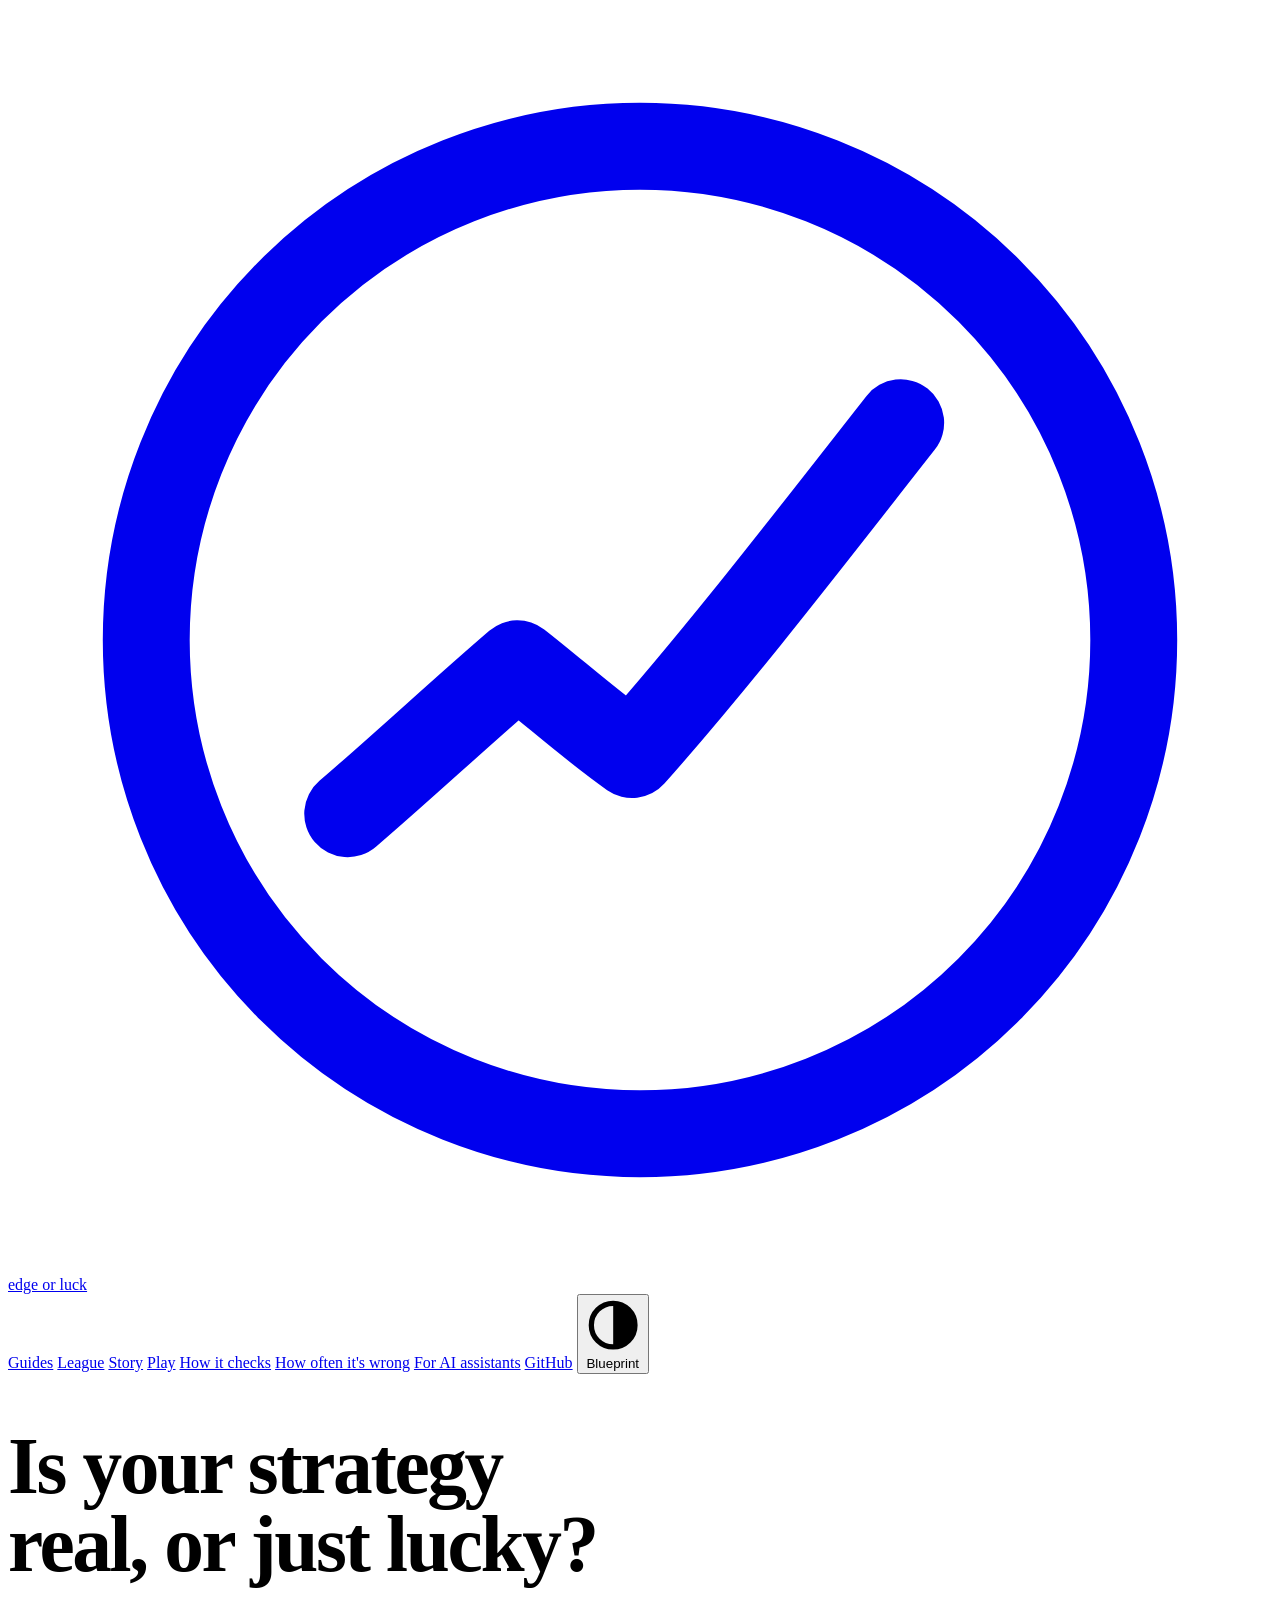
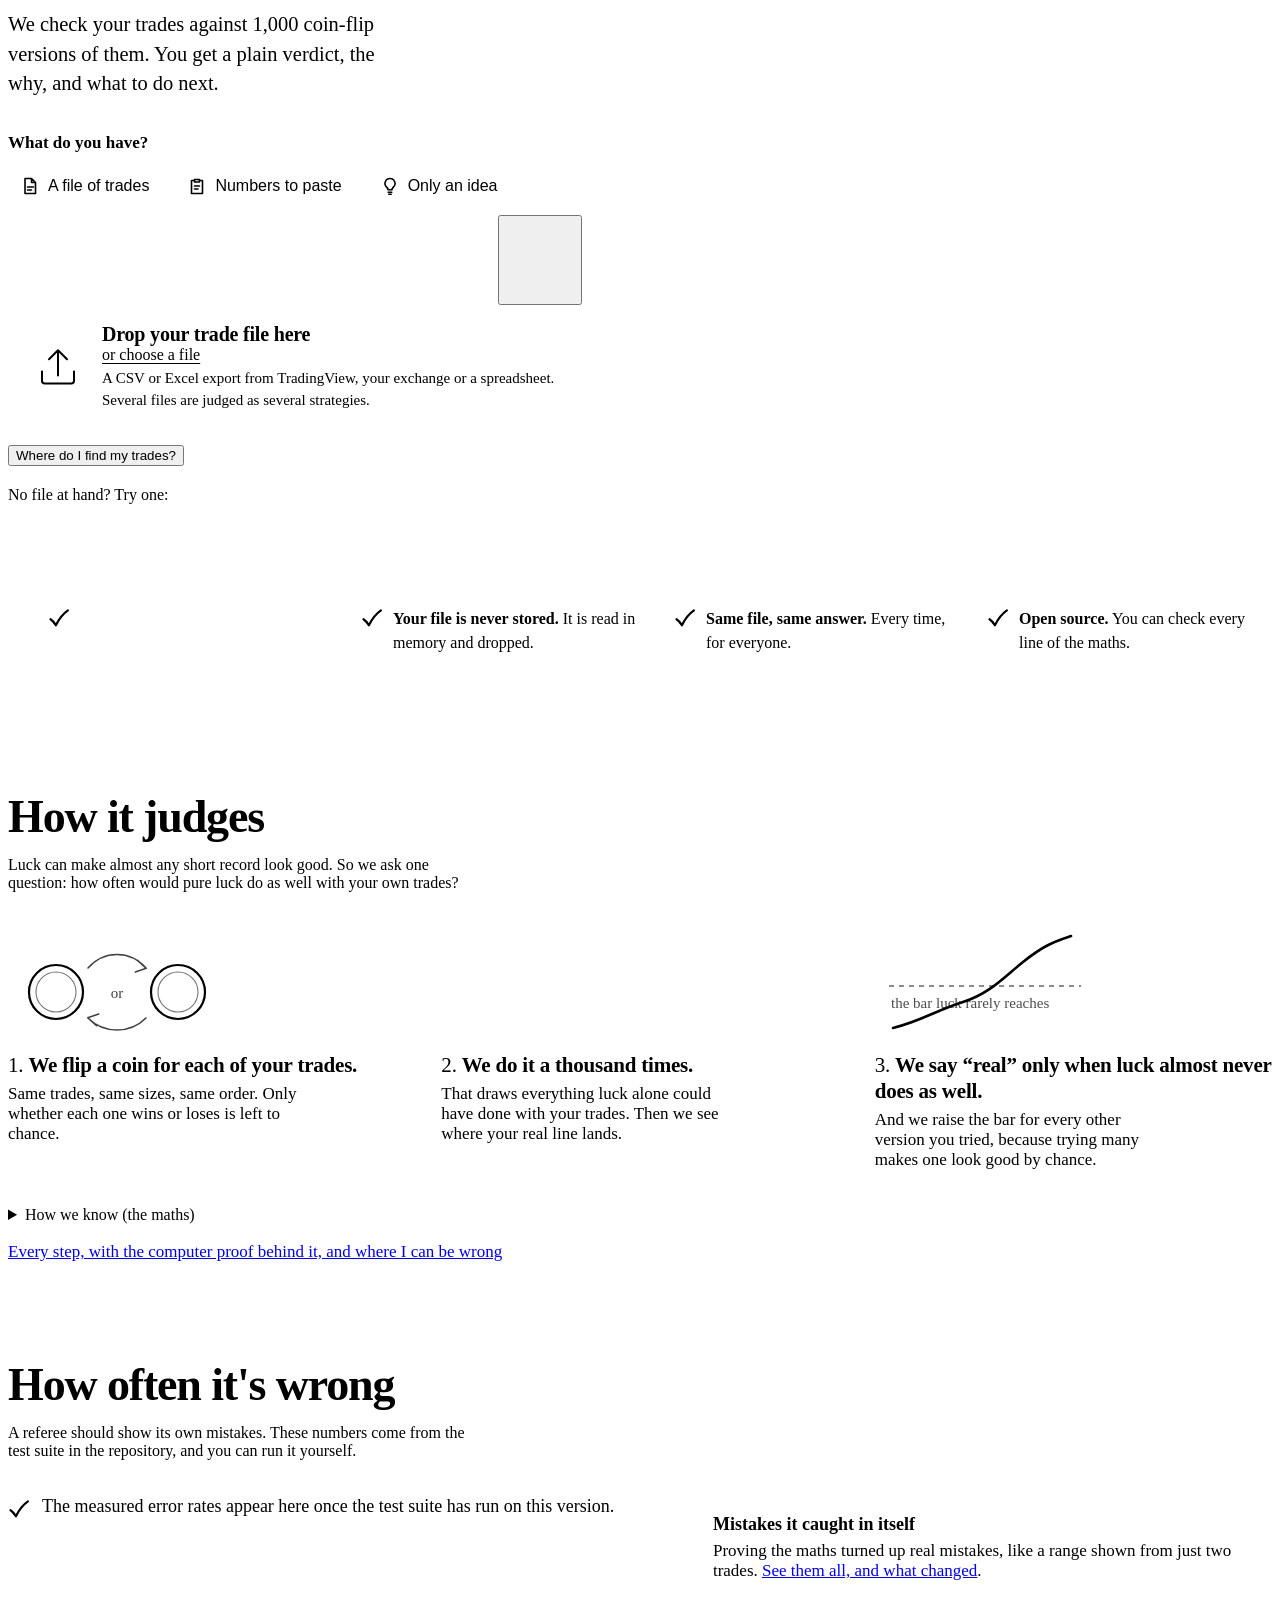
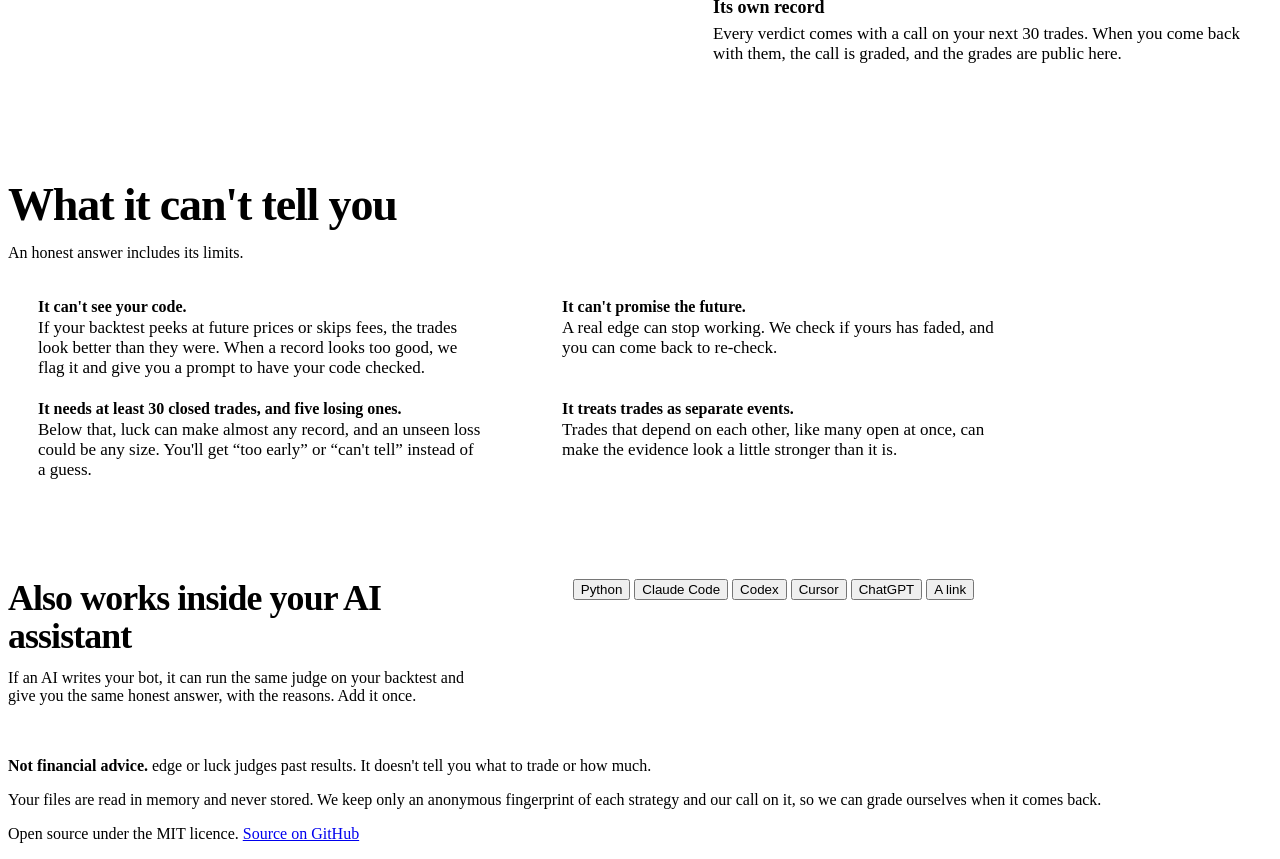
==== commit 06f2a9b6: "2.5.0: the league, MCP over the web, and a built-in MCP server - The league (/league, /api/league): " ====
--- a/src/edgeorluck/web/static/index.html
+++ b/src/edgeorluck/web/static/index.html
@@ -350,7 +350,7 @@
       edge or luck
     </a>
     <nav class="nav" aria-label="Page">
-      <a class="opt" href="/guides">Guides</a>
+      <a class="opt" href="/guides">Guides</a> <a class="opt" href="/league">League</a>
       <a class="opt" href="/story">Story</a>
       <a class="opt" href="/play">Play</a>
       <a class="opt" href="/how">How it checks</a>
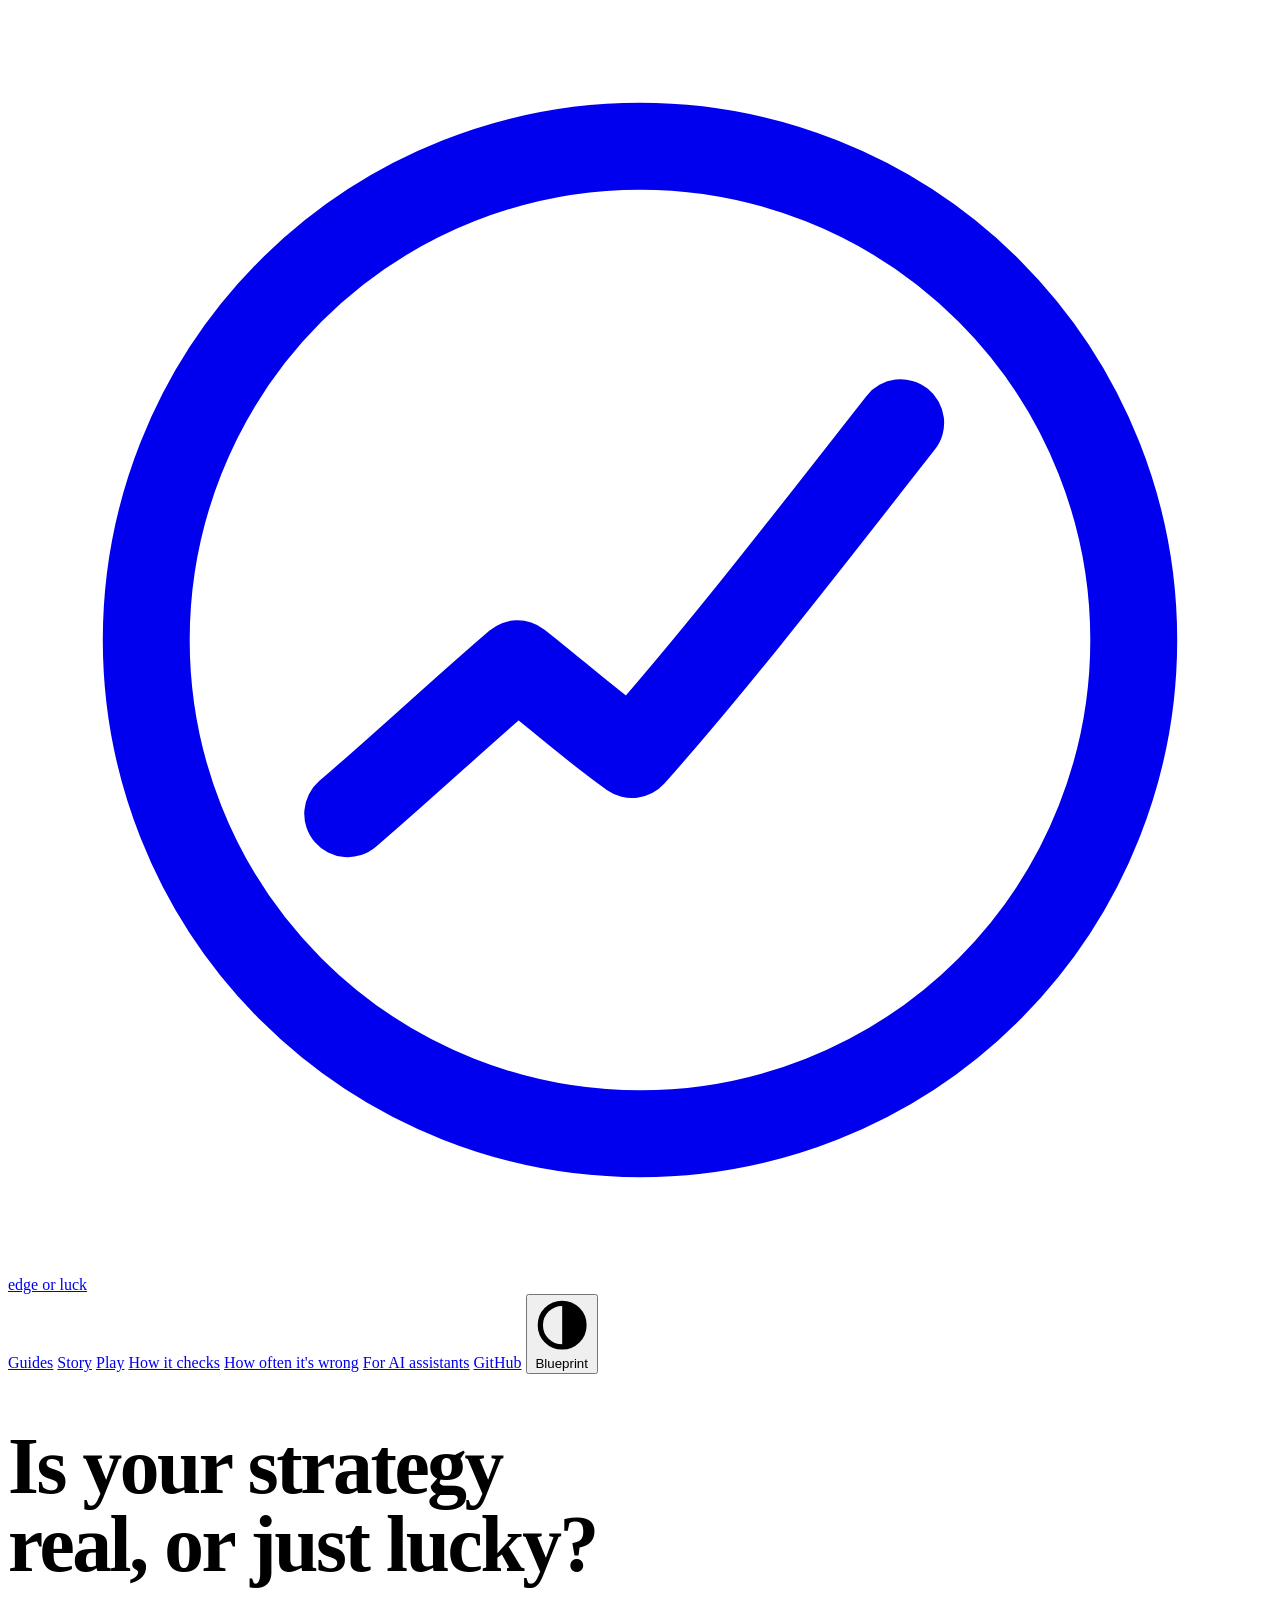
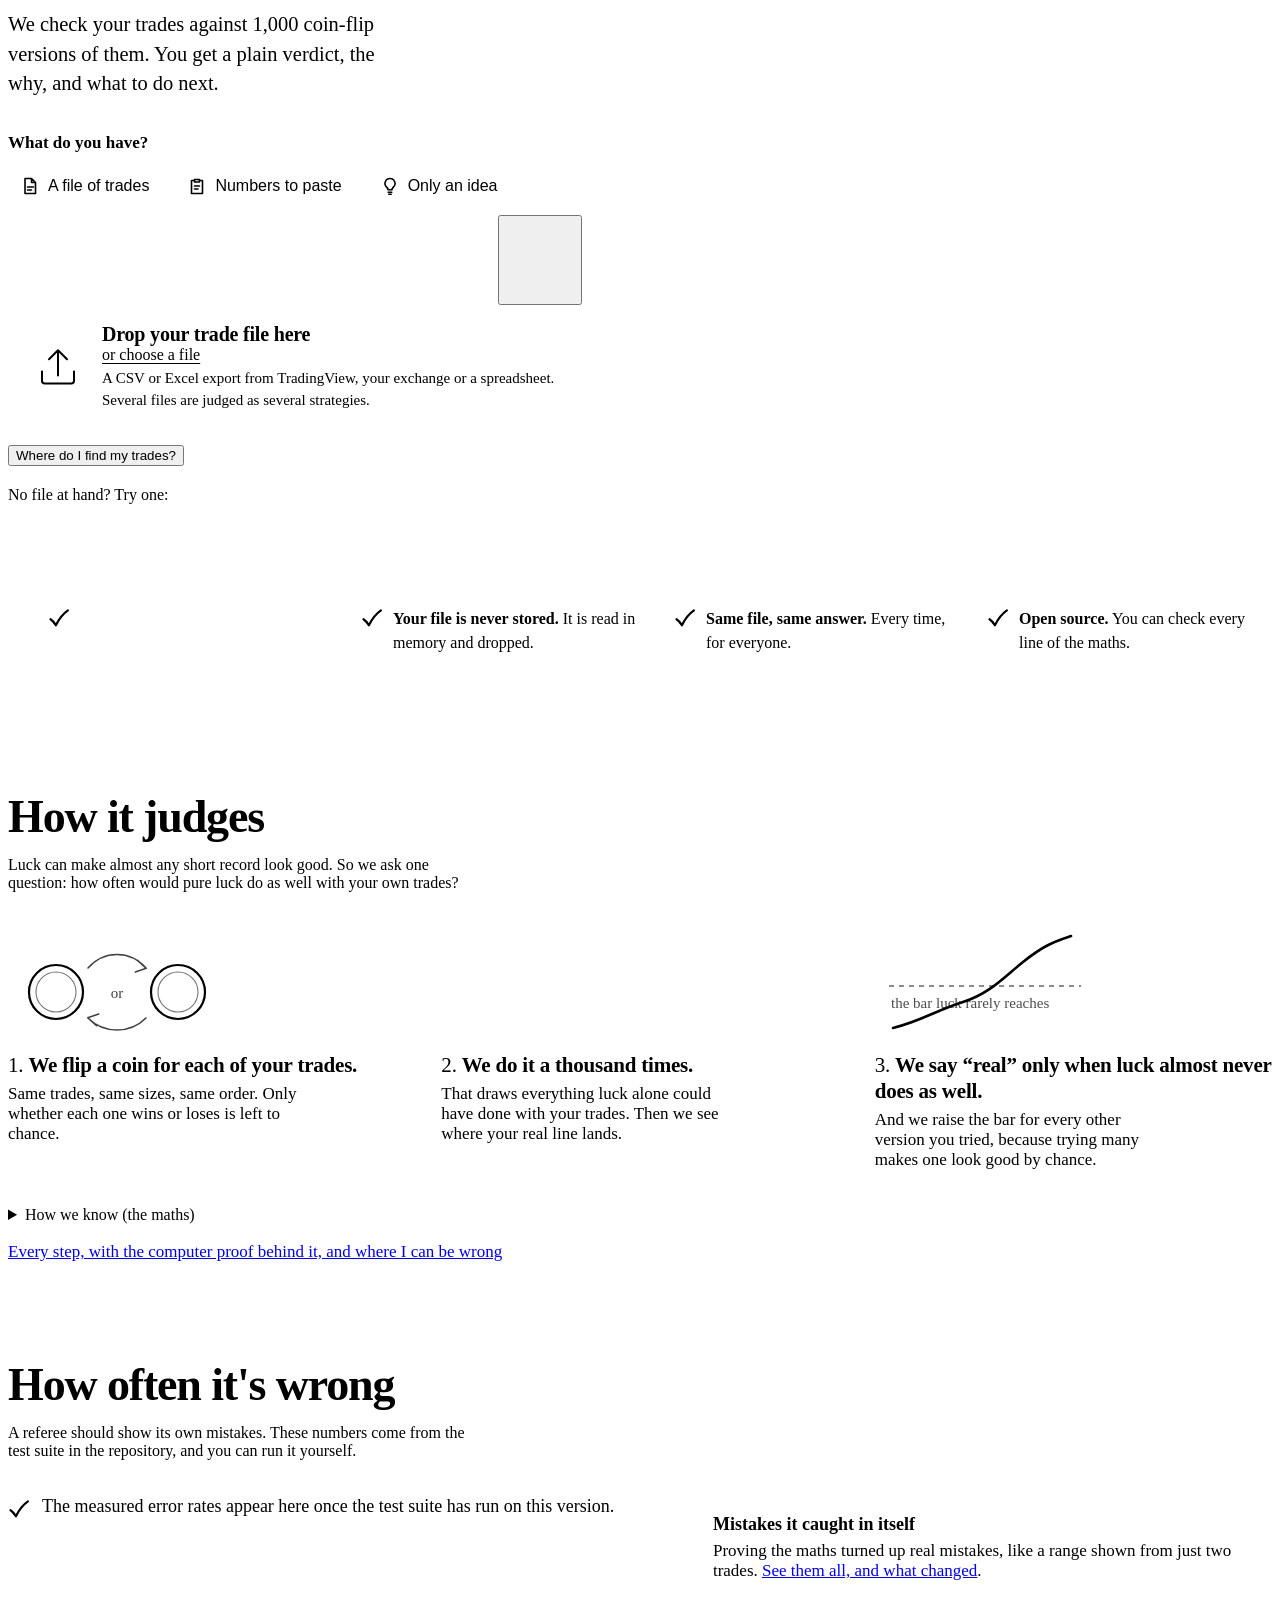
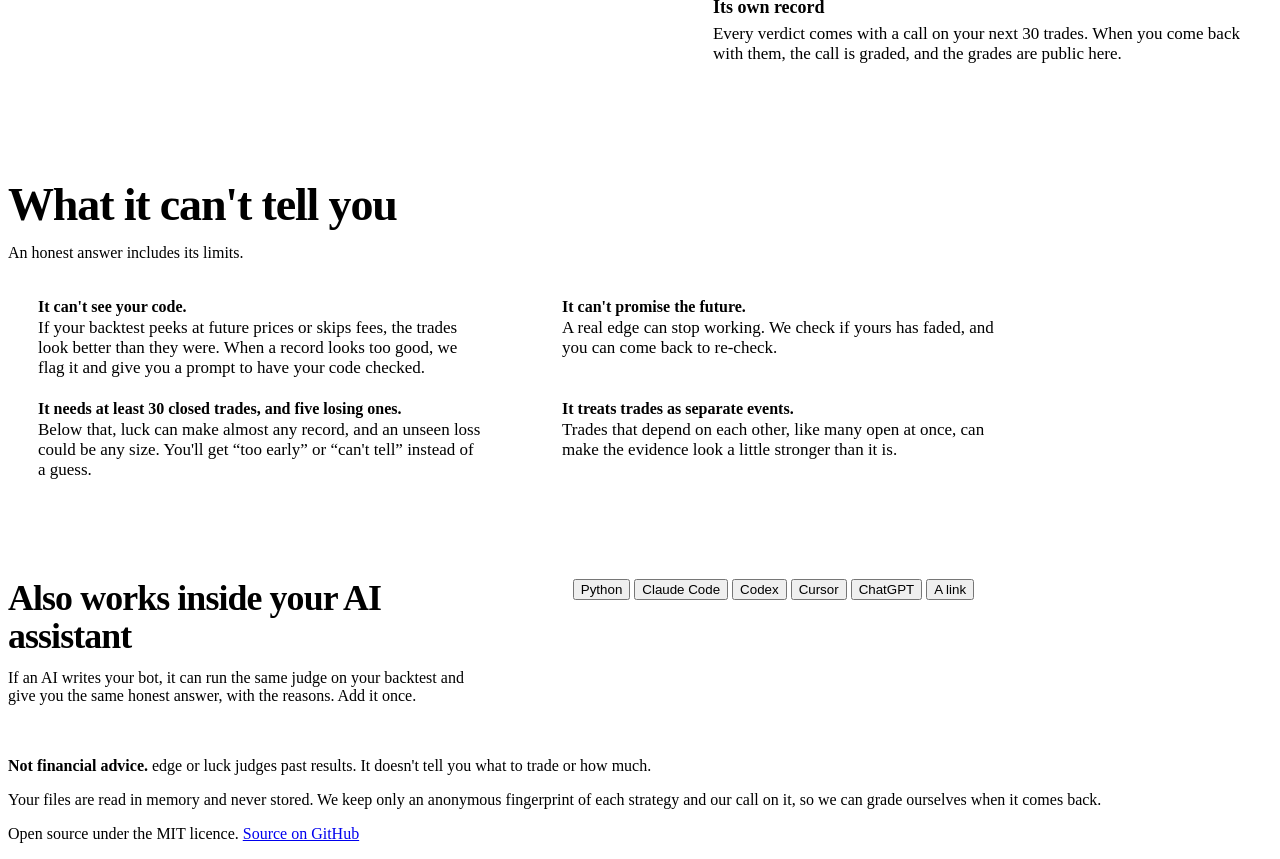
==== commit 60e6fea9: "The league is gone; the assistant tools as JSON for GPTs; signed receipts - Removed the public leagu" ====
--- a/src/edgeorluck/web/static/index.html
+++ b/src/edgeorluck/web/static/index.html
@@ -350,7 +350,7 @@
       edge or luck
     </a>
     <nav class="nav" aria-label="Page">
-      <a class="opt" href="/guides">Guides</a> <a class="opt" href="/league">League</a>
+      <a class="opt" href="/guides">Guides</a>
       <a class="opt" href="/story">Story</a>
       <a class="opt" href="/play">Play</a>
       <a class="opt" href="/how">How it checks</a>
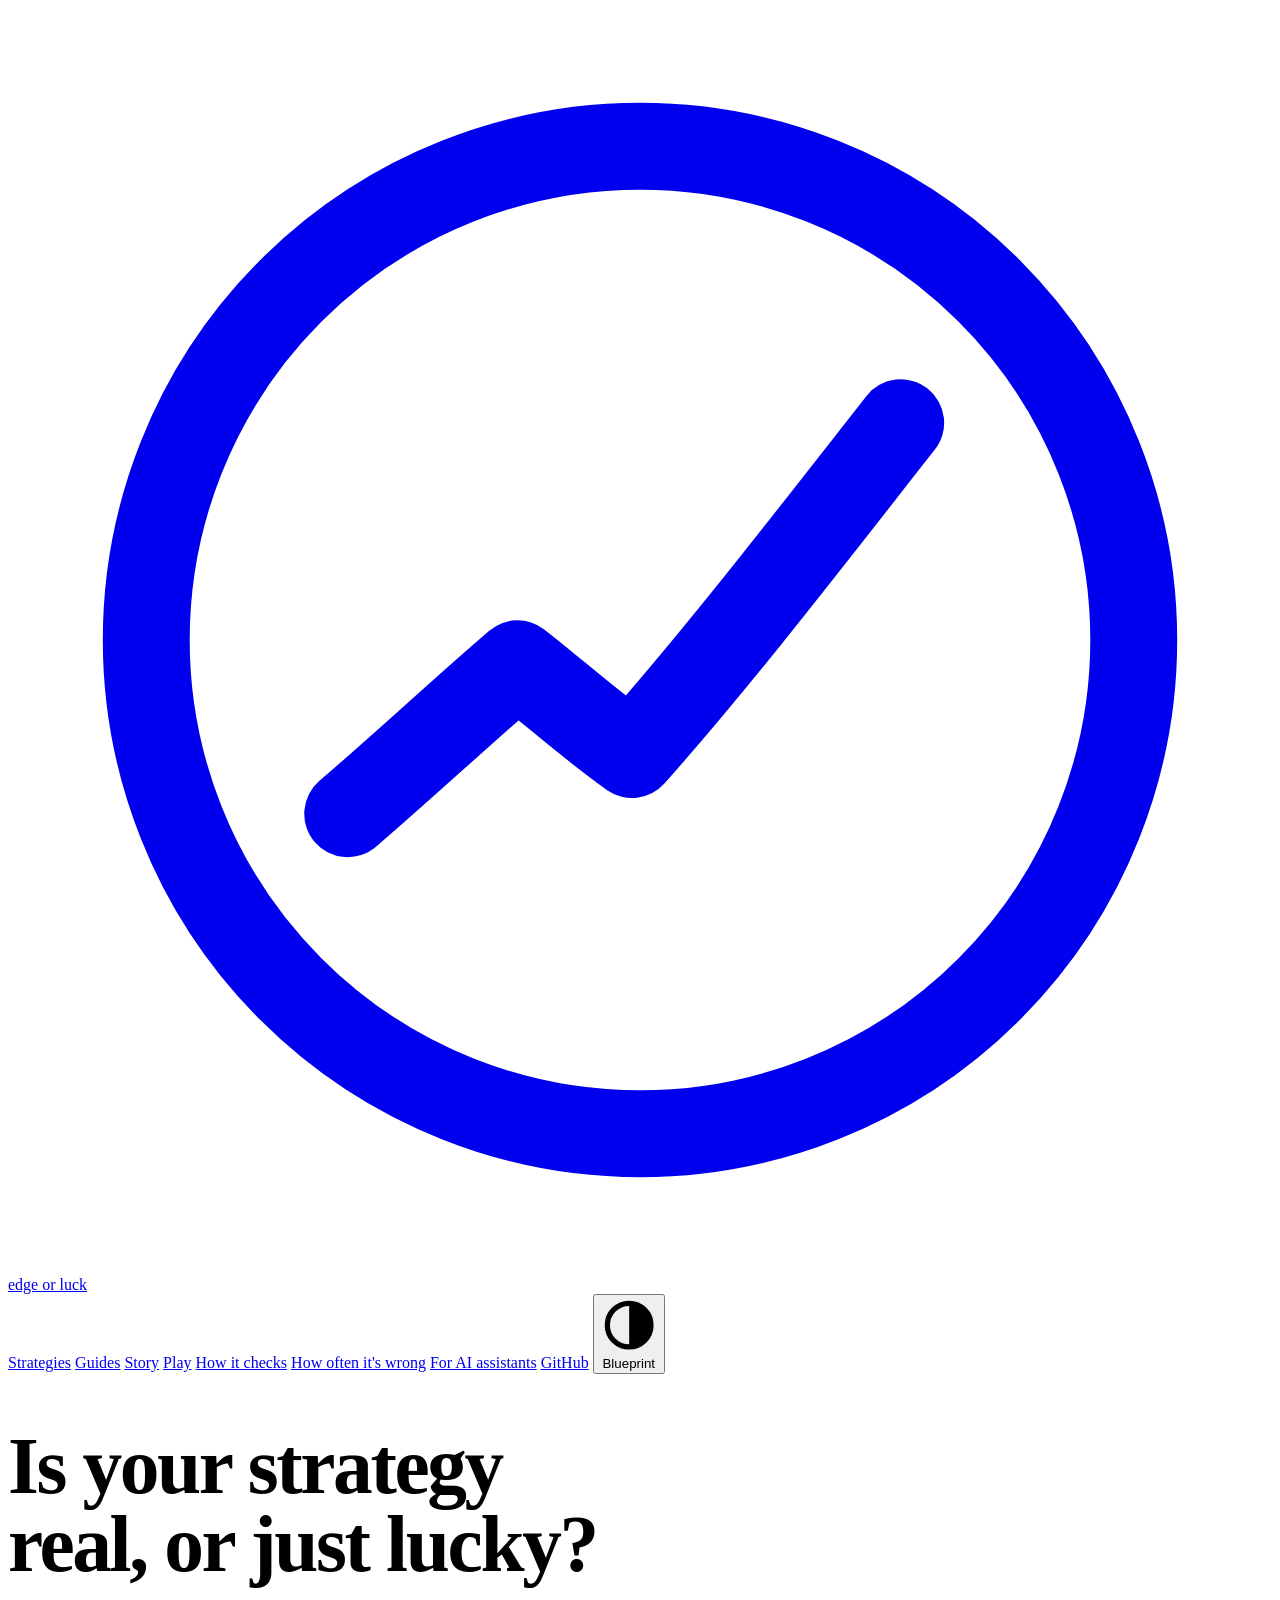
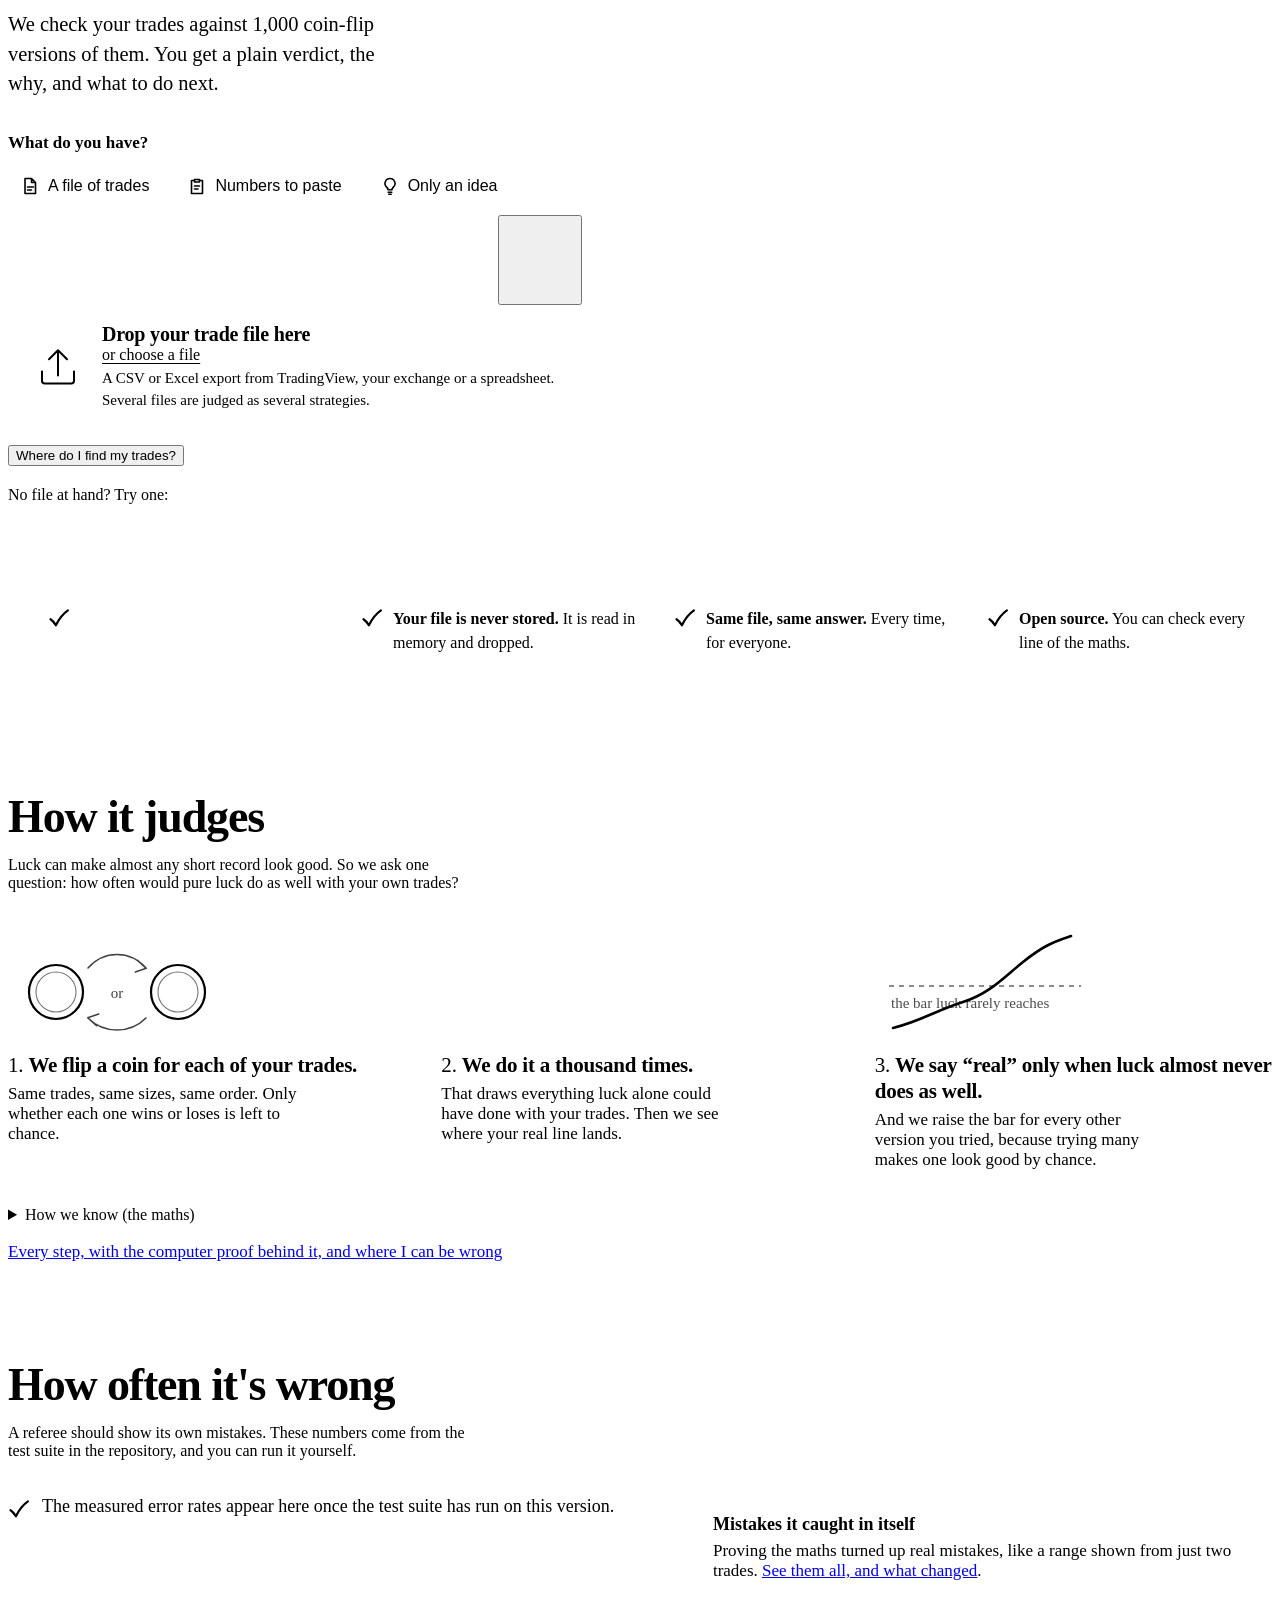
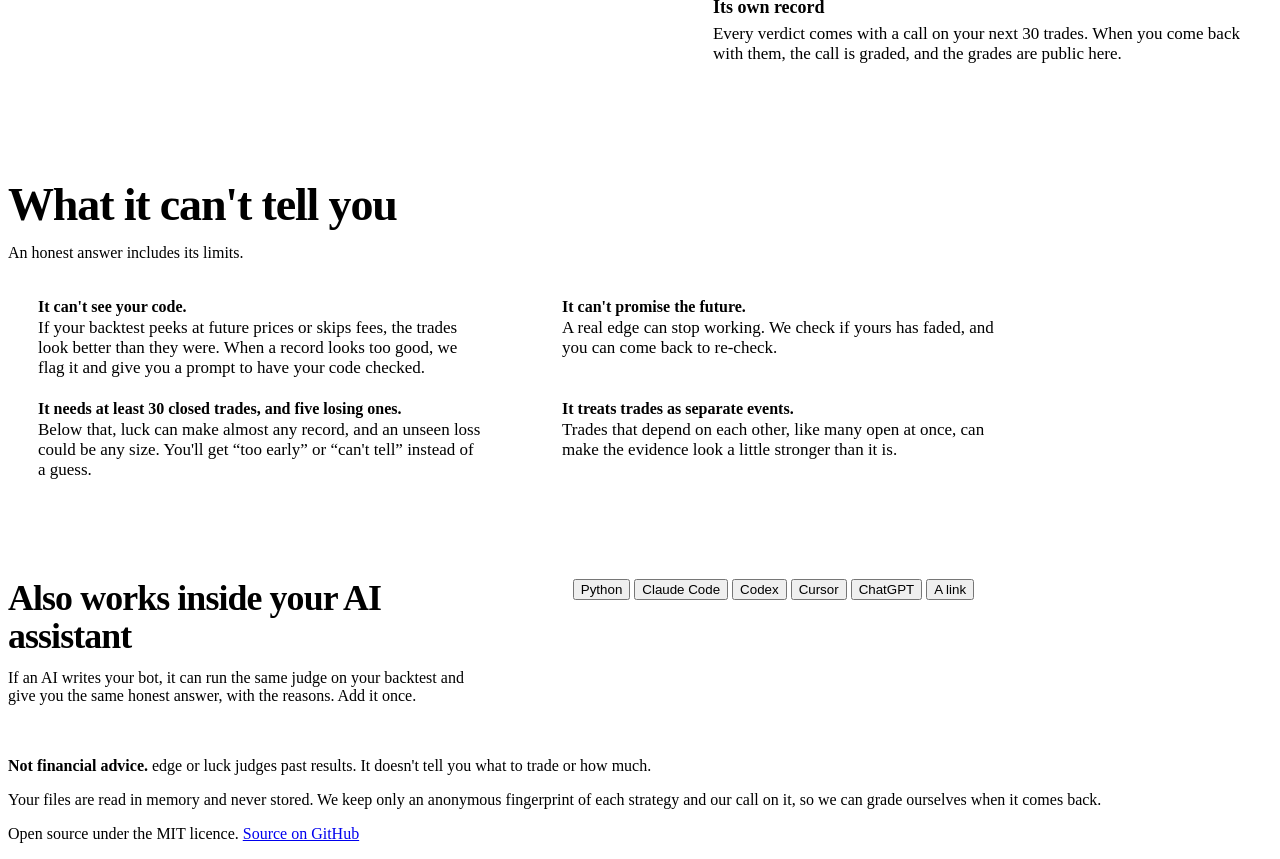
==== commit b504c77d: "Popular strategies, judged Ten rules people repeat (golden cross, 200-day average, RSI 30/70, RSI(2)" ====
--- a/src/edgeorluck/web/static/index.html
+++ b/src/edgeorluck/web/static/index.html
@@ -350,7 +350,7 @@
       edge or luck
     </a>
     <nav class="nav" aria-label="Page">
-      <a class="opt" href="/guides">Guides</a>
+      <a class="opt" href="/strategies">Strategies</a> <a class="opt" href="/guides">Guides</a>
       <a class="opt" href="/story">Story</a>
       <a class="opt" href="/play">Play</a>
       <a class="opt" href="/how">How it checks</a>
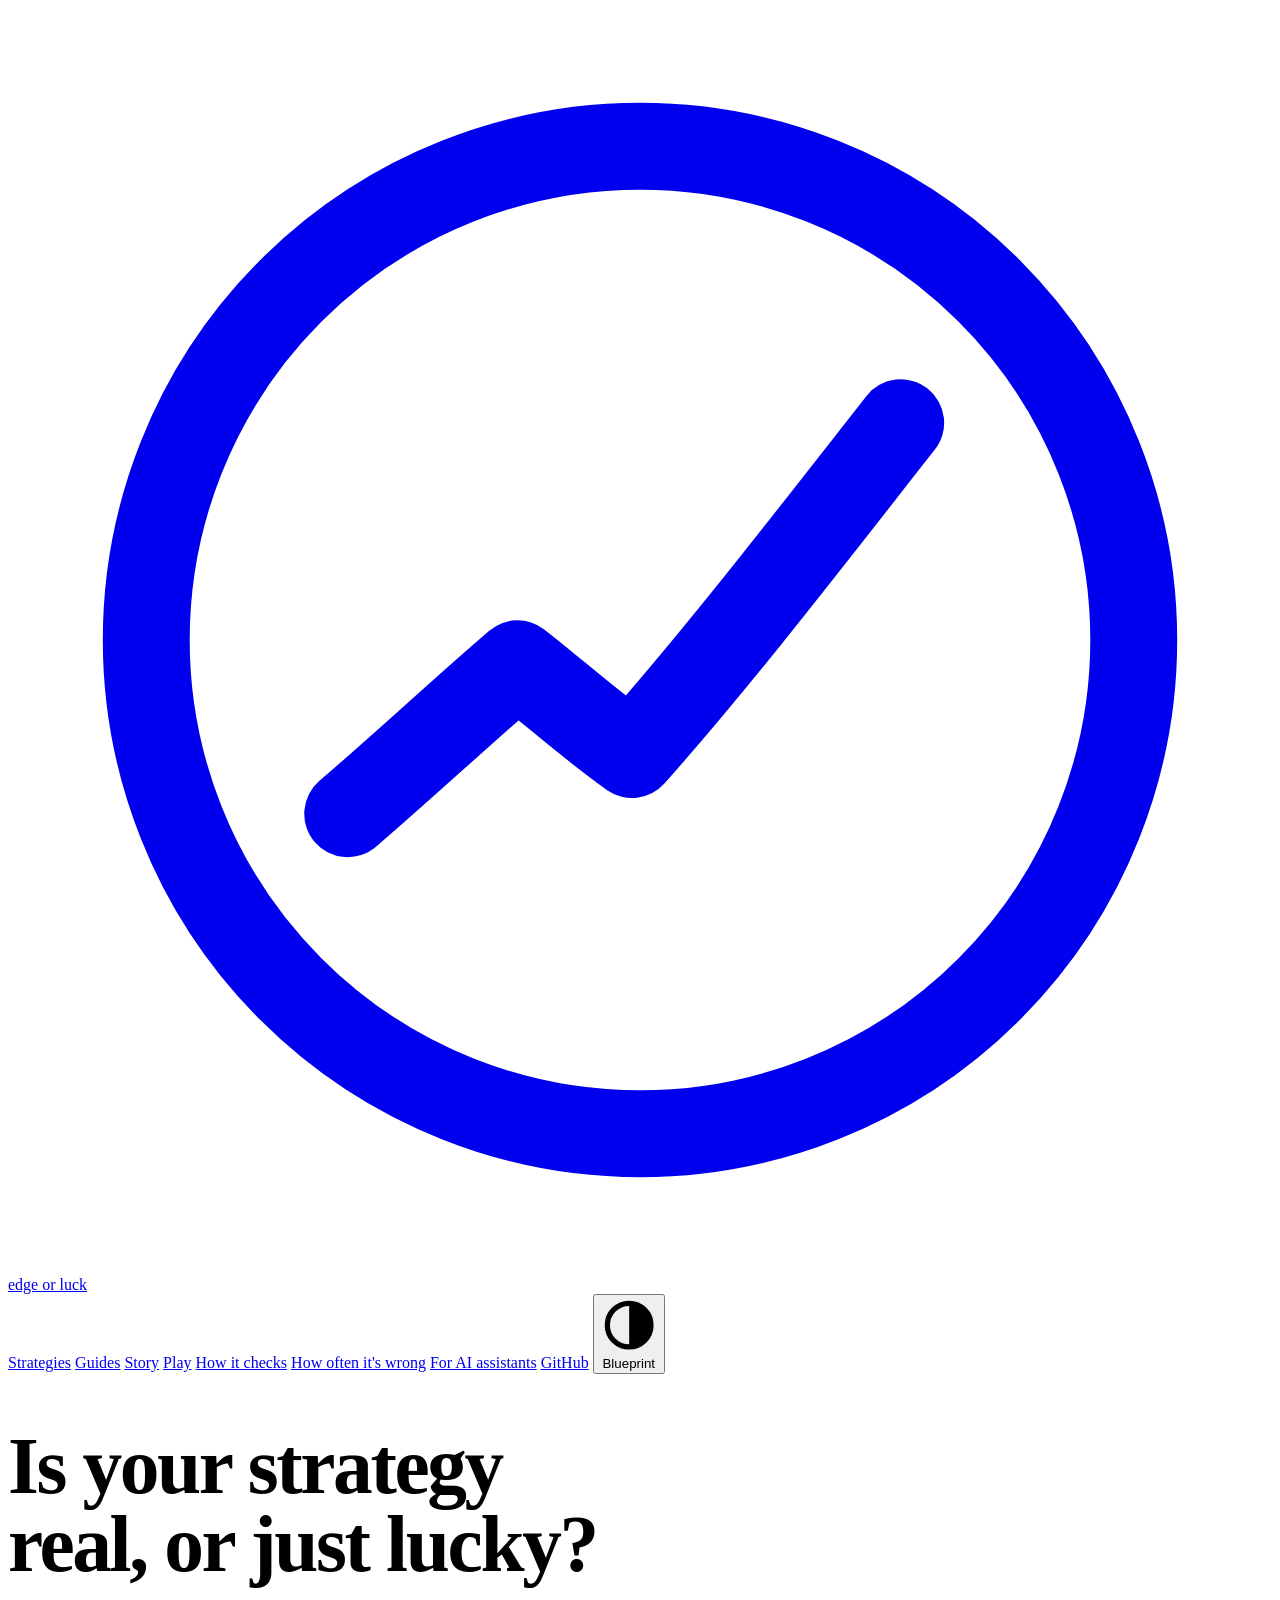
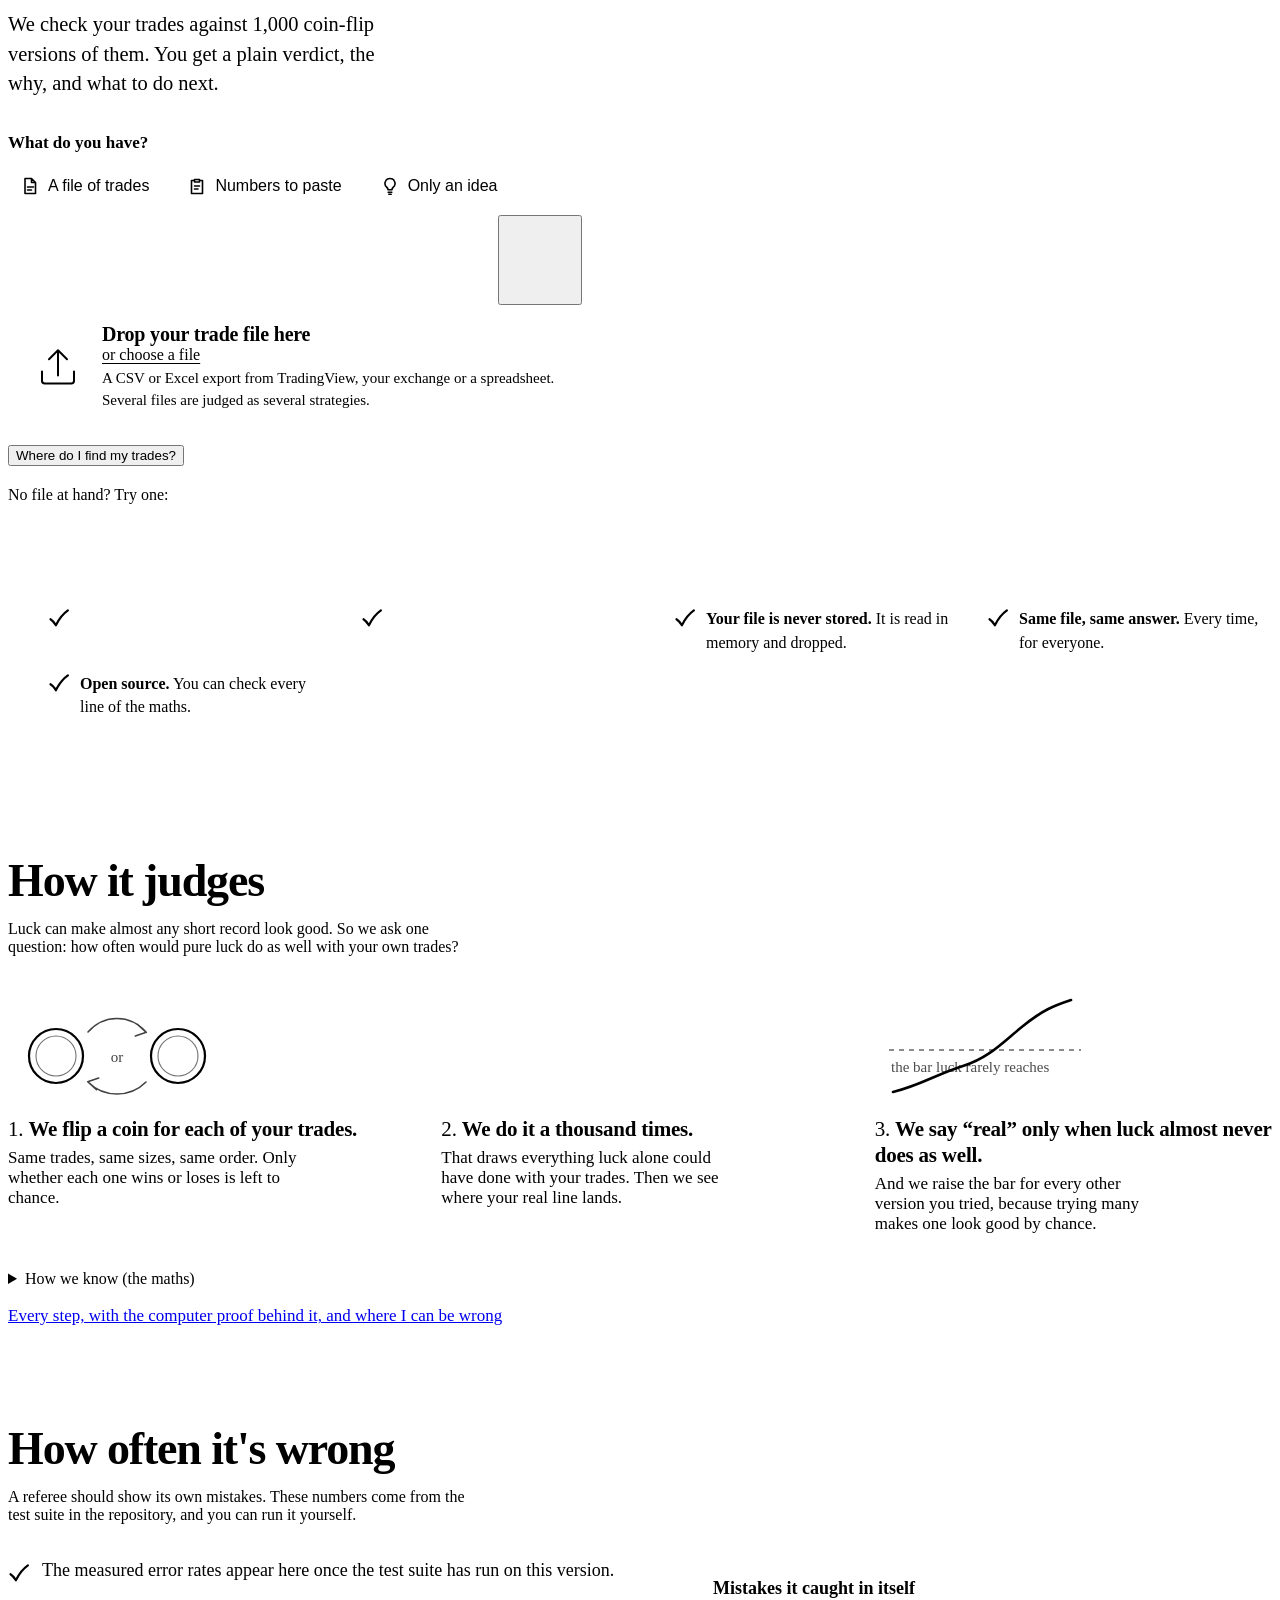
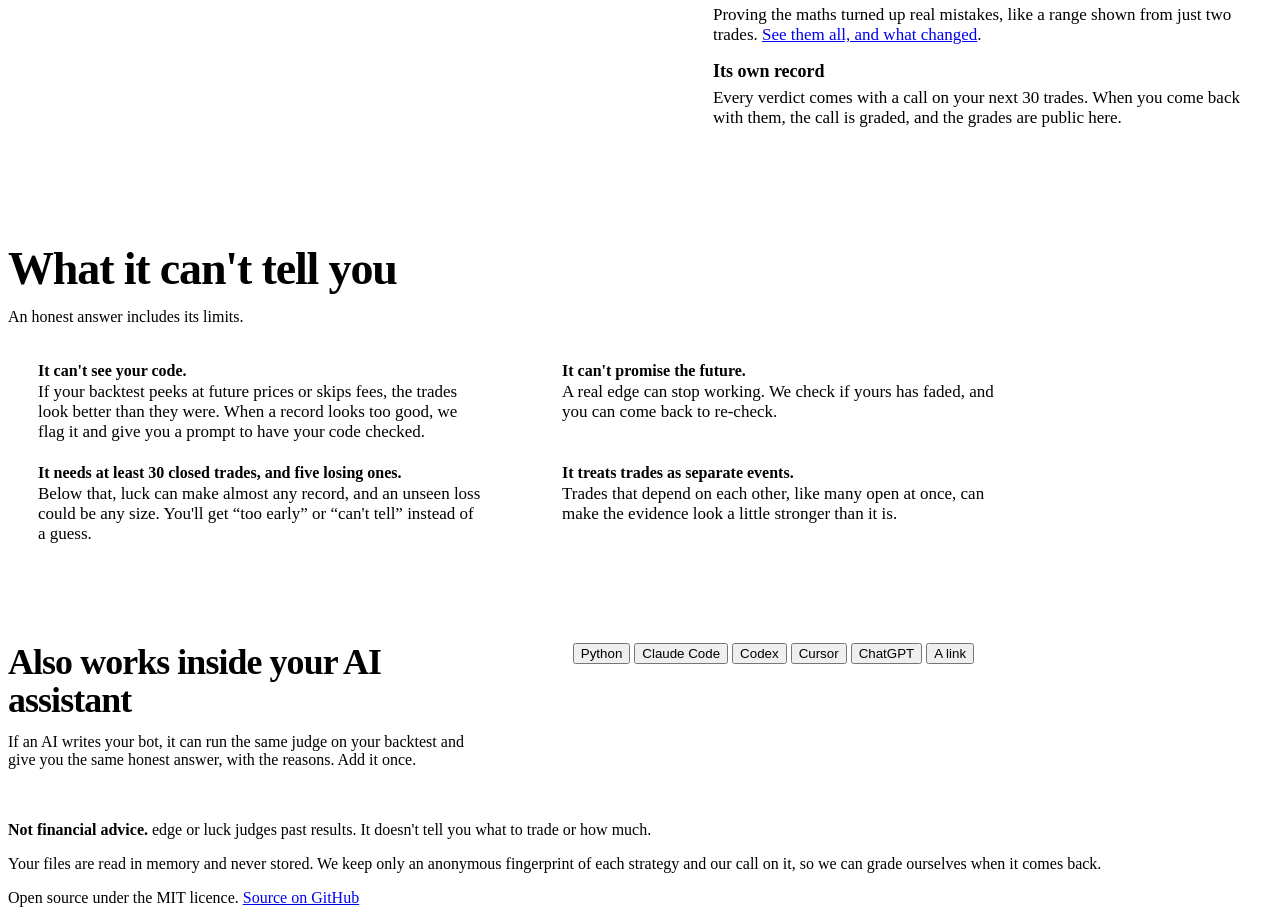
==== commit 1f422398: "A public usage count and an optional tip link - web/usage.py: checks per day, by the way they came i" ====
--- a/src/edgeorluck/web/static/index.html
+++ b/src/edgeorluck/web/static/index.html
@@ -441,7 +441,7 @@
   </div>
 
   <ul class="promises wrap" aria-label="Why you can trust the answer">
-    <li id="promiseRate" hidden><svg viewBox="0 0 22 20" aria-hidden="true"><path d="M2.5 11.2c2.2 1.3 4 3.6 5.4 6.1 3-6.4 7.3-11.7 12-15" fill="none" stroke="currentColor" stroke-width="2.2" stroke-linecap="round" stroke-linejoin="round"/></svg><span id="promiseRateText"></span></li>
+    <li id="promiseRate" hidden><svg viewBox="0 0 22 20" aria-hidden="true"><path d="M2.5 11.2c2.2 1.3 4 3.6 5.4 6.1 3-6.4 7.3-11.7 12-15" fill="none" stroke="currentColor" stroke-width="2.2" stroke-linecap="round" stroke-linejoin="round"/></svg><span id="promiseRateText"></span></li><li id="promiseUsage" hidden><svg viewBox="0 0 22 20" aria-hidden="true"><path d="M2.5 11.2c2.2 1.3 4 3.6 5.4 6.1 3-6.4 7.3-11.7 12-15" fill="none" stroke="currentColor" stroke-width="2.2" stroke-linecap="round" stroke-linejoin="round"/></svg><span id="promiseUsageText"></span></li>
     <li><svg viewBox="0 0 22 20" aria-hidden="true"><path d="M2.5 11.2c2.2 1.3 4 3.6 5.4 6.1 3-6.4 7.3-11.7 12-15" fill="none" stroke="currentColor" stroke-width="2.2" stroke-linecap="round" stroke-linejoin="round"/></svg><span><b>Your file is never stored.</b> It is read in memory and dropped.</span></li>
     <li><svg viewBox="0 0 22 20" aria-hidden="true"><path d="M2.5 11.2c2.2 1.3 4 3.6 5.4 6.1 3-6.4 7.3-11.7 12-15" fill="none" stroke="currentColor" stroke-width="2.2" stroke-linecap="round" stroke-linejoin="round"/></svg><span><b>Same file, same answer.</b> Every time, for everyone.</span></li>
     <li><svg viewBox="0 0 22 20" aria-hidden="true"><path d="M2.5 11.2c2.2 1.3 4 3.6 5.4 6.1 3-6.4 7.3-11.7 12-15" fill="none" stroke="currentColor" stroke-width="2.2" stroke-linecap="round" stroke-linejoin="round"/></svg><span><b>Open source.</b> You can check every line of the maths.</span></li>
@@ -485,7 +485,7 @@
   </div>
   <div class="sheets" id="sheets"></div>
   <div class="pairs" id="pairs" hidden><h3>These move together</h3></div>
-  <p class="privacy"><span id="privacy"></span></p>
+  <p class="privacy"><span id="privacy"></span></p> <p class="privacy" id="tipLine" hidden>If this kept you from trading a lucky strategy, <a id="tipLink" href="#" rel="noopener">a coffee keeps edge or luck free</a>.</p>
 </section>
 
 <section class="band wrap" id="how" aria-labelledby="howTitle">
@@ -1160,7 +1160,7 @@
 
   function render(rep) {
     var res = $("result");
-    res.hidden = false;
+    res.hidden = false; $("tipLine").hidden = !tipUrl;
     $("dropBack").classList.remove("busy");
     var sum = rep.summary || {};
     $("resHeadline").textContent = sum.headline || "Here is what we found.";
@@ -1559,7 +1559,8 @@
     $("promiseRate").hidden = false;
   }).catch(function () {});
   fetch("/api/track-record").then(function (r) { return r.ok ? r.json() : null; }).then(function (j) { if (j && j.sentence) $("trackRecord").textContent = j.sentence; }).catch(function () {});
-  fetch("/api/engine").then(function (r) { return r.ok ? r.json() : null; }).then(function (j) { if (j && j.version) $("engineVersion").textContent = "Judge version " + j.version + "."; }).catch(function () {});
+  var tipUrl = null; fetch("/api/engine").then(function (r) { return r.ok ? r.json() : null; }).then(function (j) { if (j && j.version) $("engineVersion").textContent = "Judge version " + j.version + "."; if (j && j.tip_url) { tipUrl = j.tip_url; $("tipLink").href = j.tip_url; } }).catch(function () {});
+  fetch("/api/usage").then(function (r) { return r.ok ? r.json() : null; }).then(function (j) { if (j && j.total) { $("promiseUsageText").textContent = j.sentence; $("promiseUsage").hidden = false; } }).catch(function () {});
 
   /* ---------- assistant tabs ---------- */
   var SNIPS = {
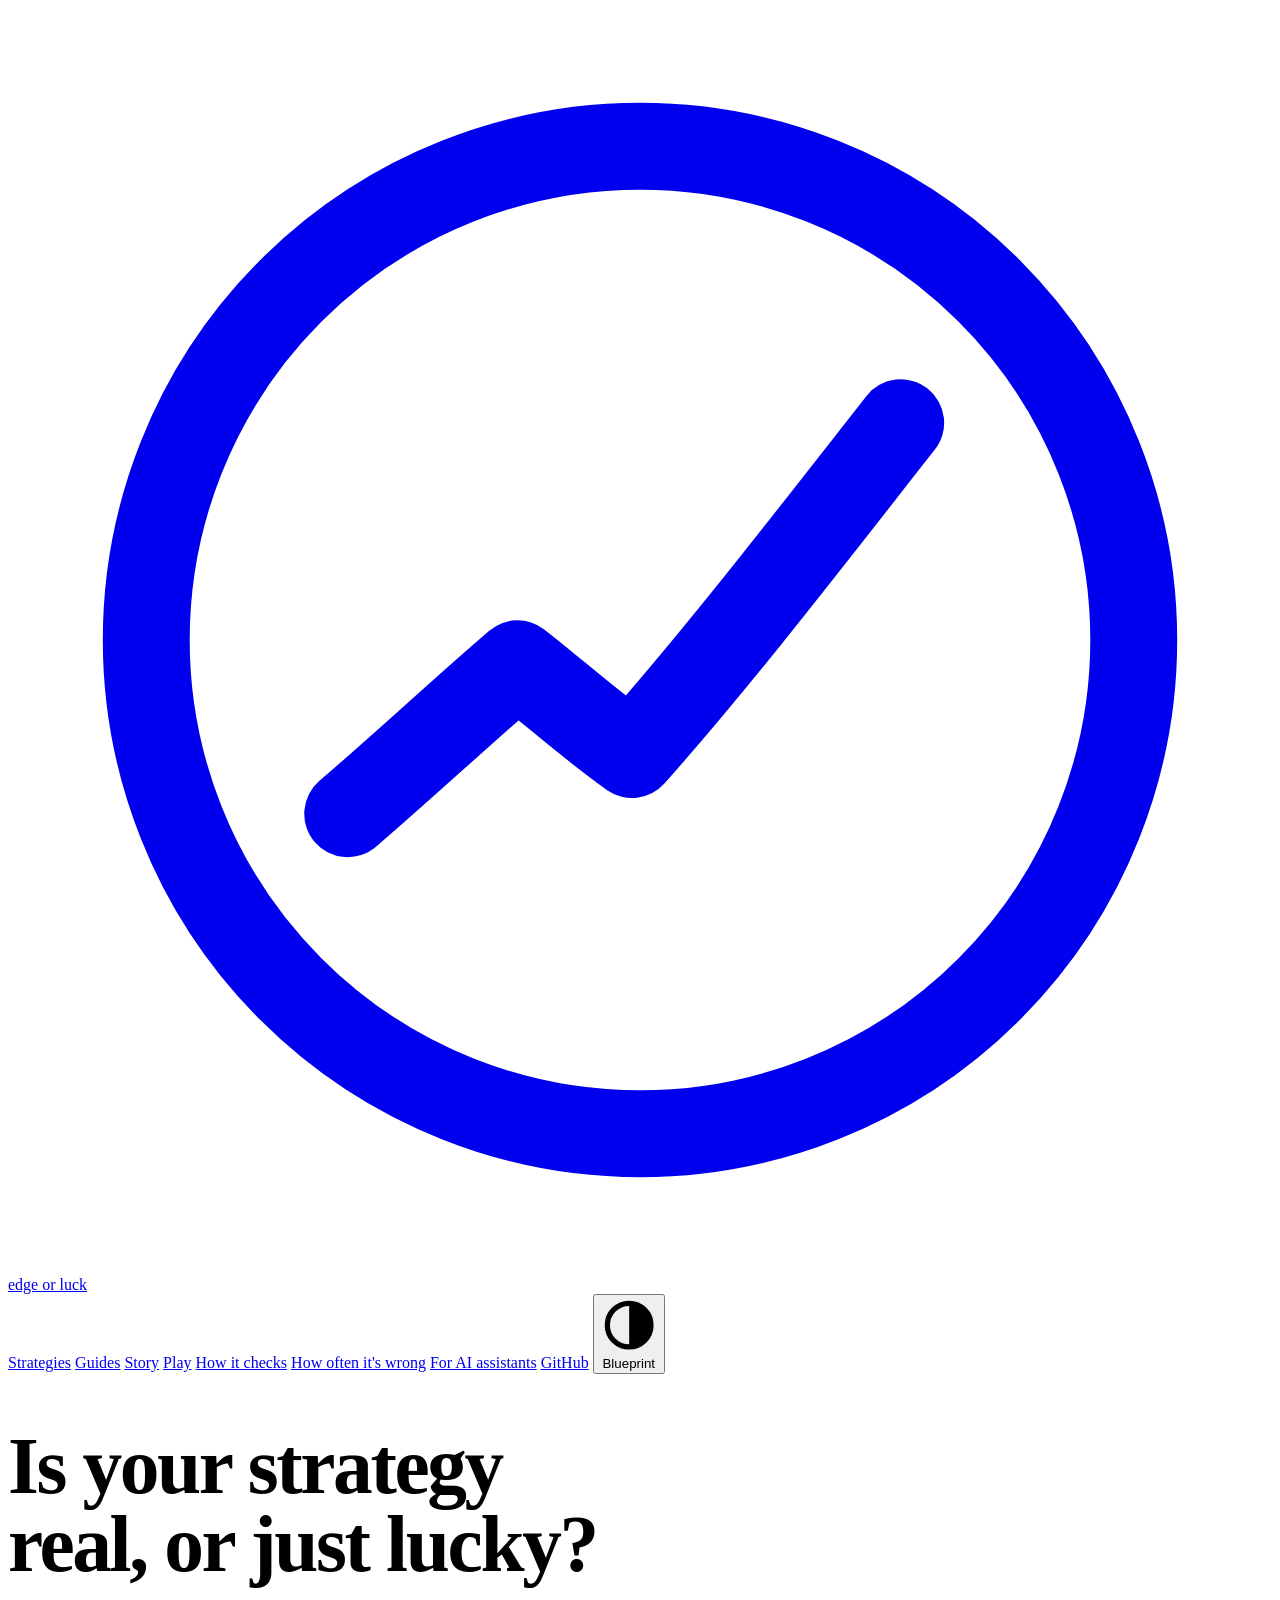
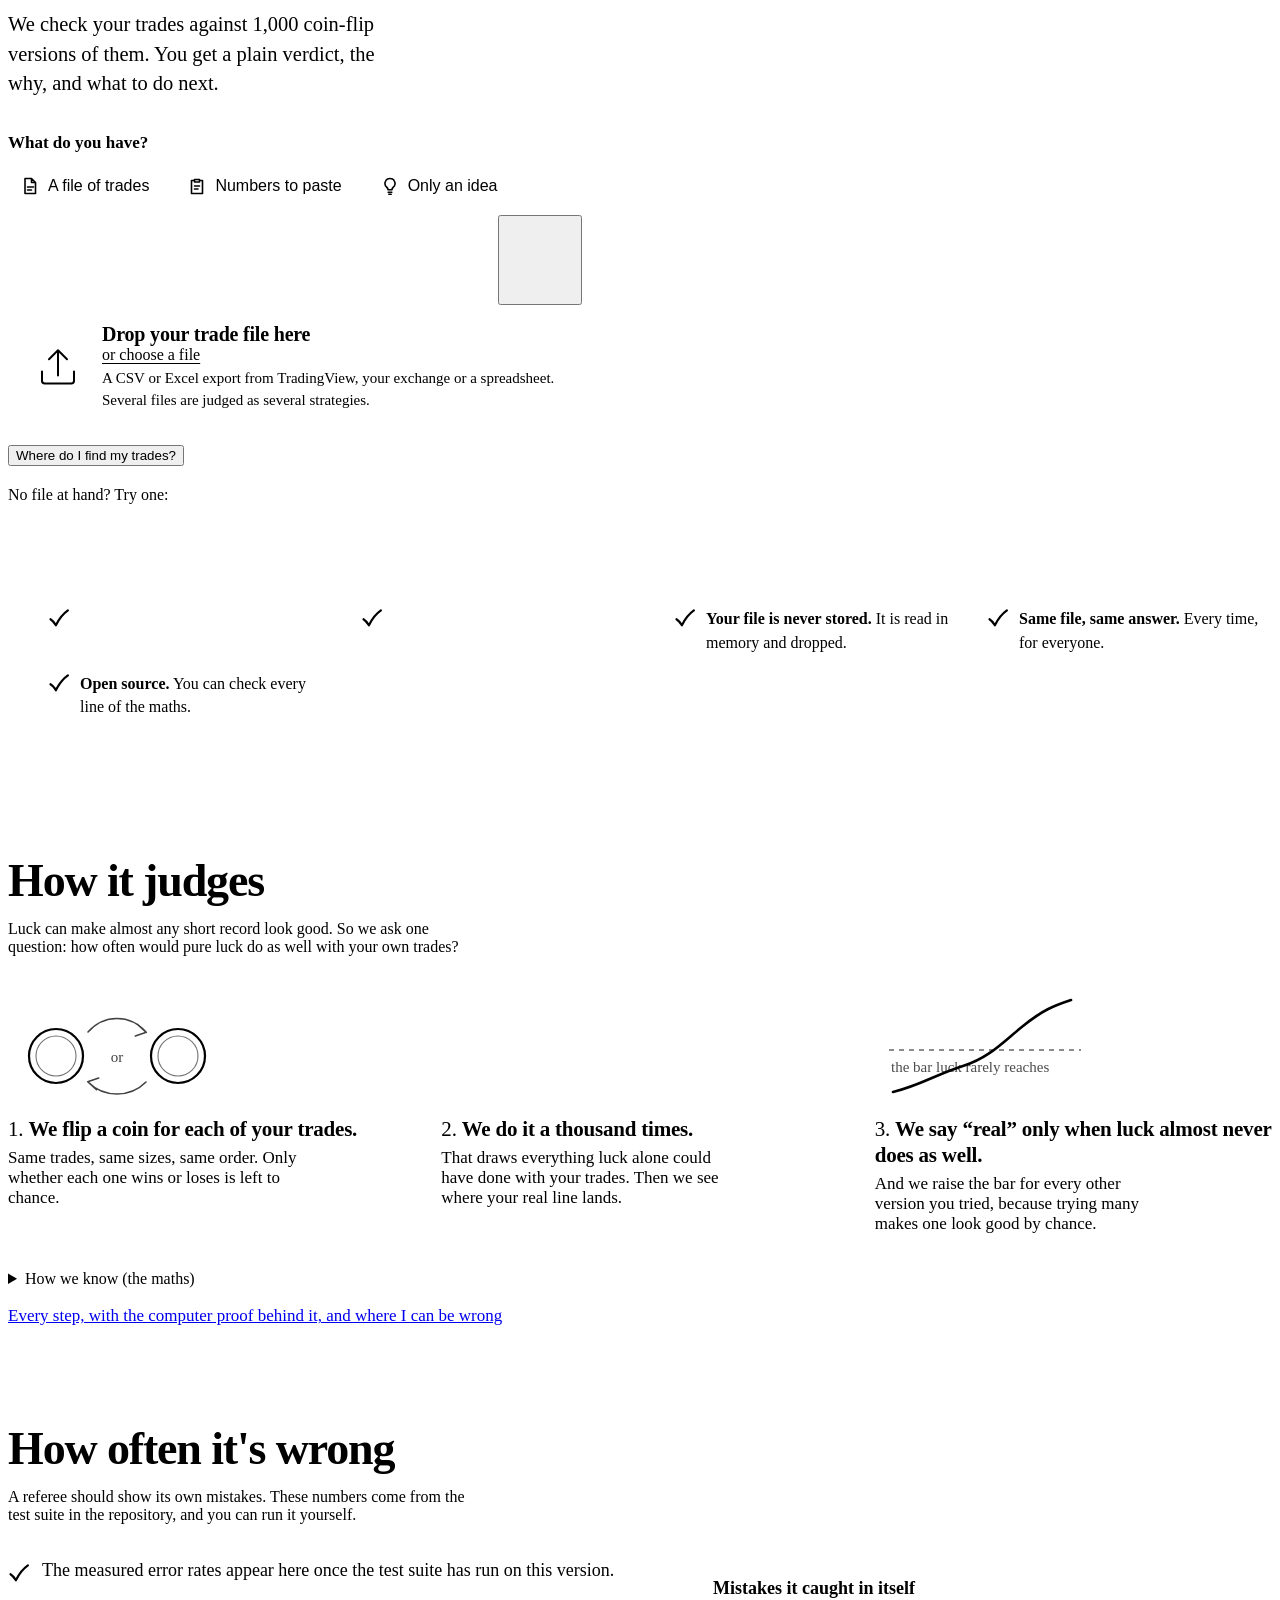
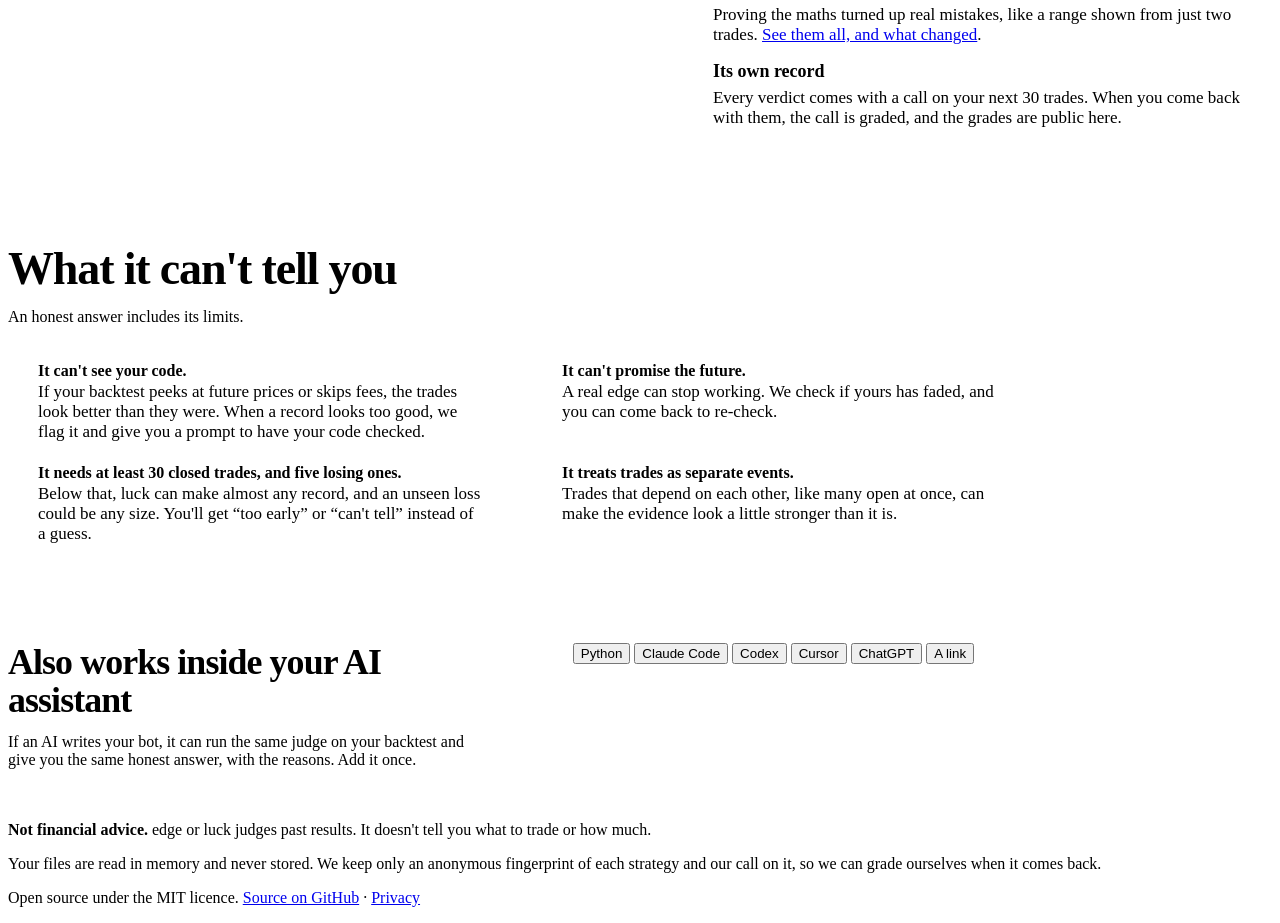
==== commit d1d5c6e5: "A privacy page /privacy says what is kept and what isn't, in plain words: the forecast fingerprints," ====
--- a/src/edgeorluck/web/static/index.html
+++ b/src/edgeorluck/web/static/index.html
@@ -592,7 +592,7 @@
       <p>Your files are read in memory and never stored. We keep only an anonymous fingerprint of each strategy and our call on it, so we can grade ourselves when it comes back.</p>
     </div>
     <div>
-      <p>Open source under the MIT licence. <a href="https://github.com/Sakke-code/edge-or-luck" rel="noopener">Source on GitHub</a></p>
+      <p>Open source under the MIT licence. <a href="https://github.com/Sakke-code/edge-or-luck" rel="noopener">Source on GitHub</a> · <a href="/privacy">Privacy</a></p>
       <p id="engineVersion"></p>
     </div>
   </div>
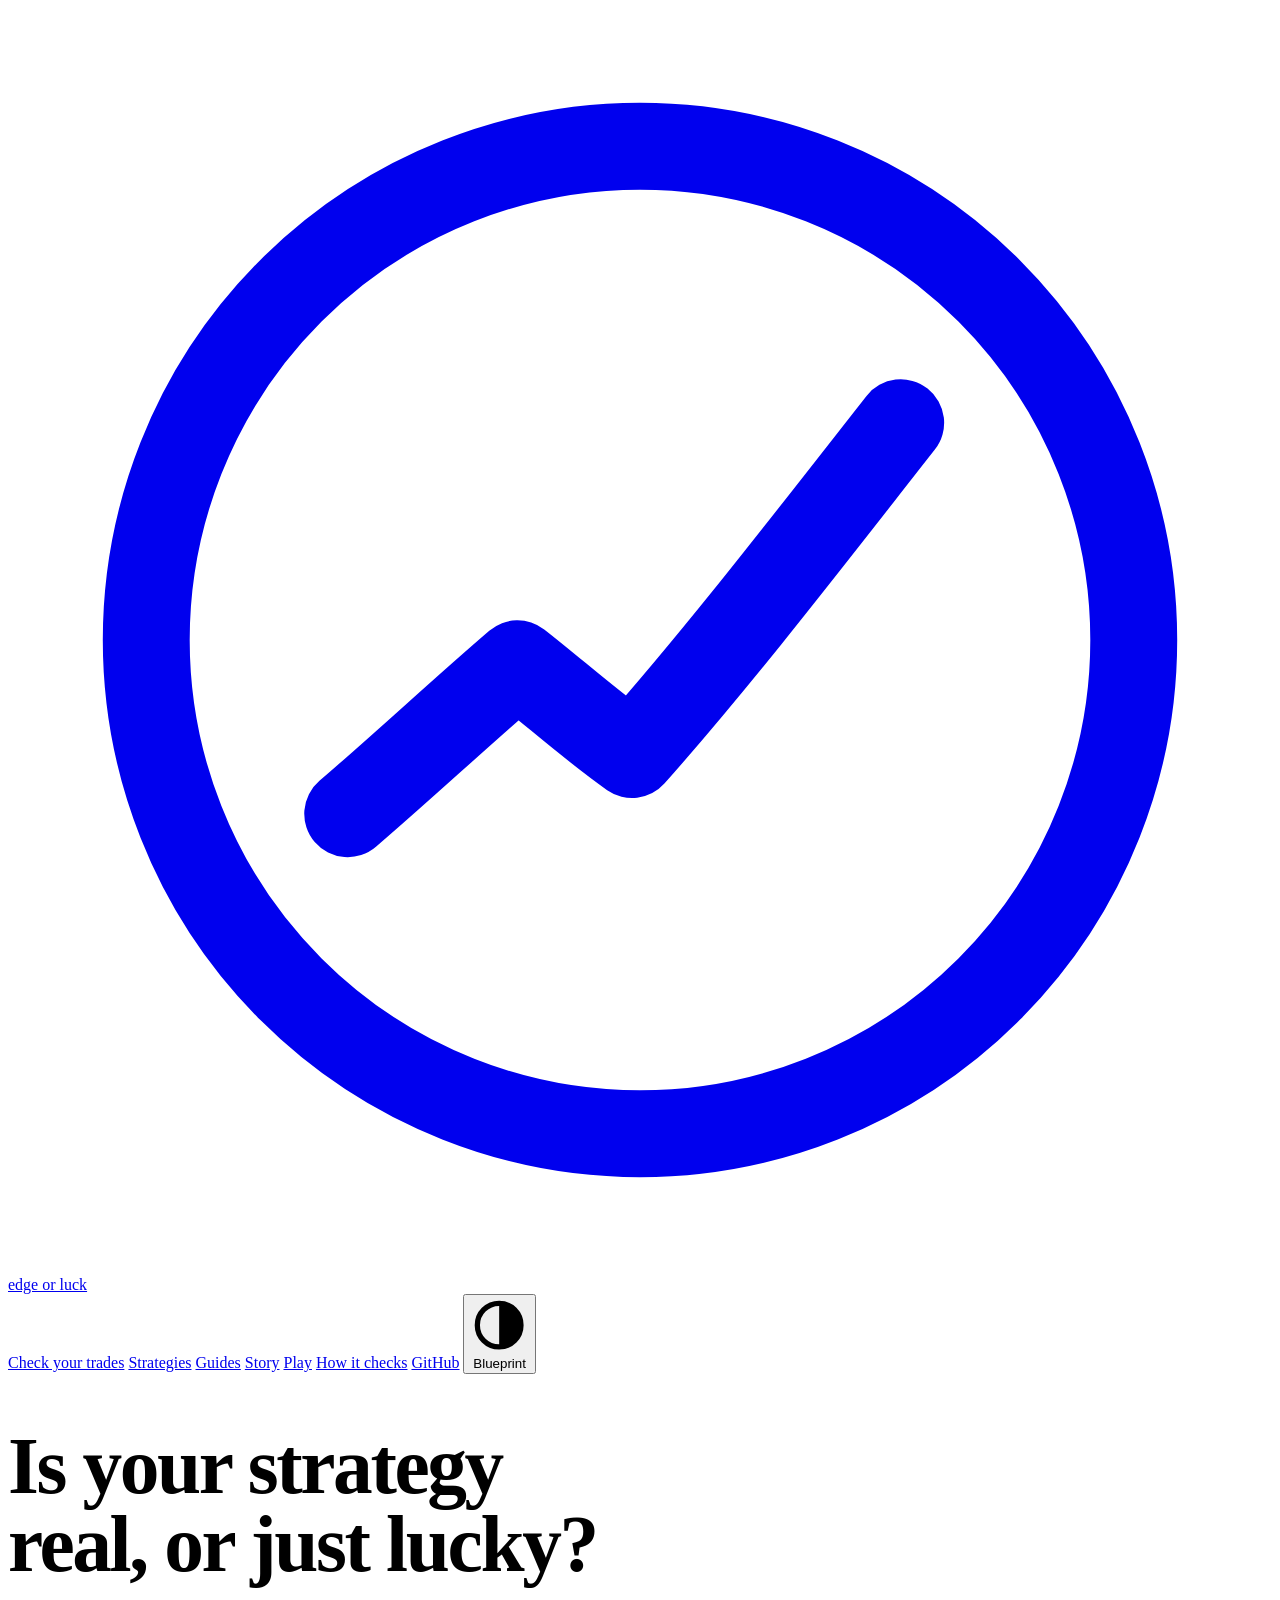
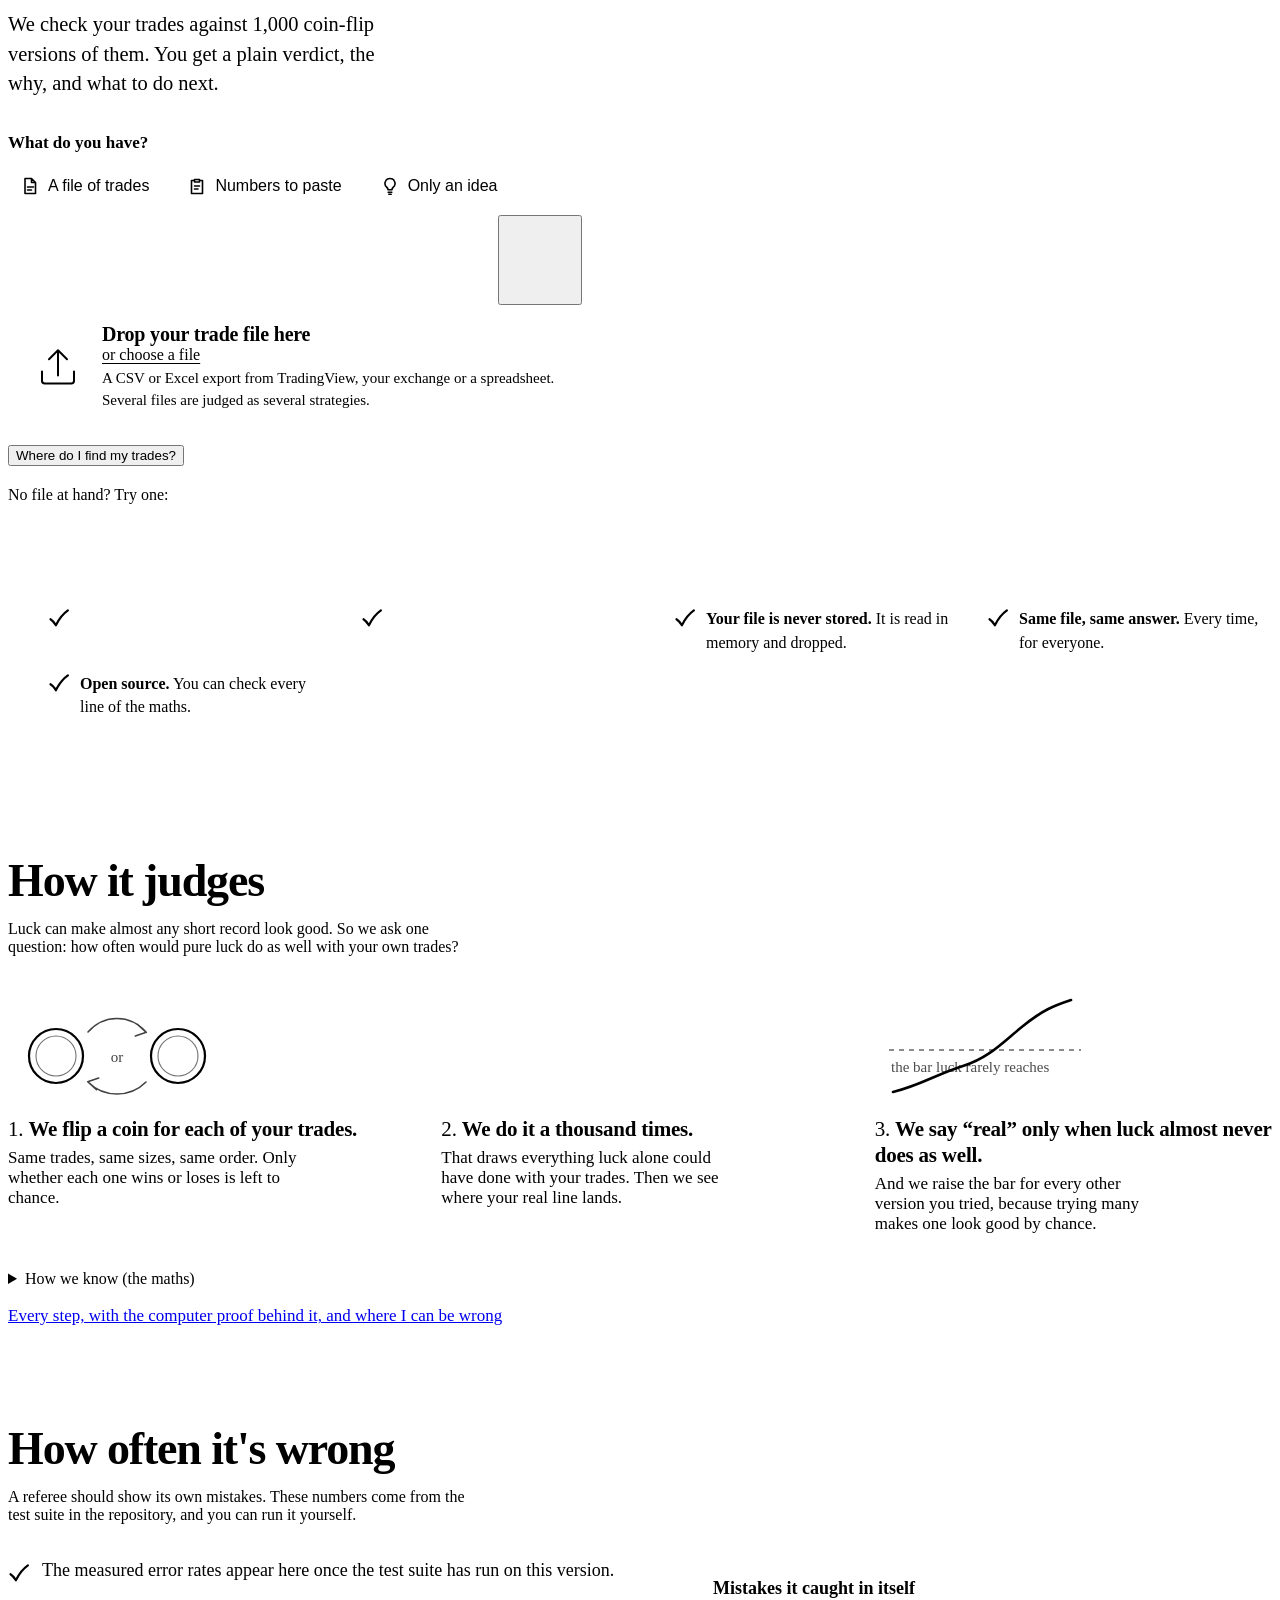
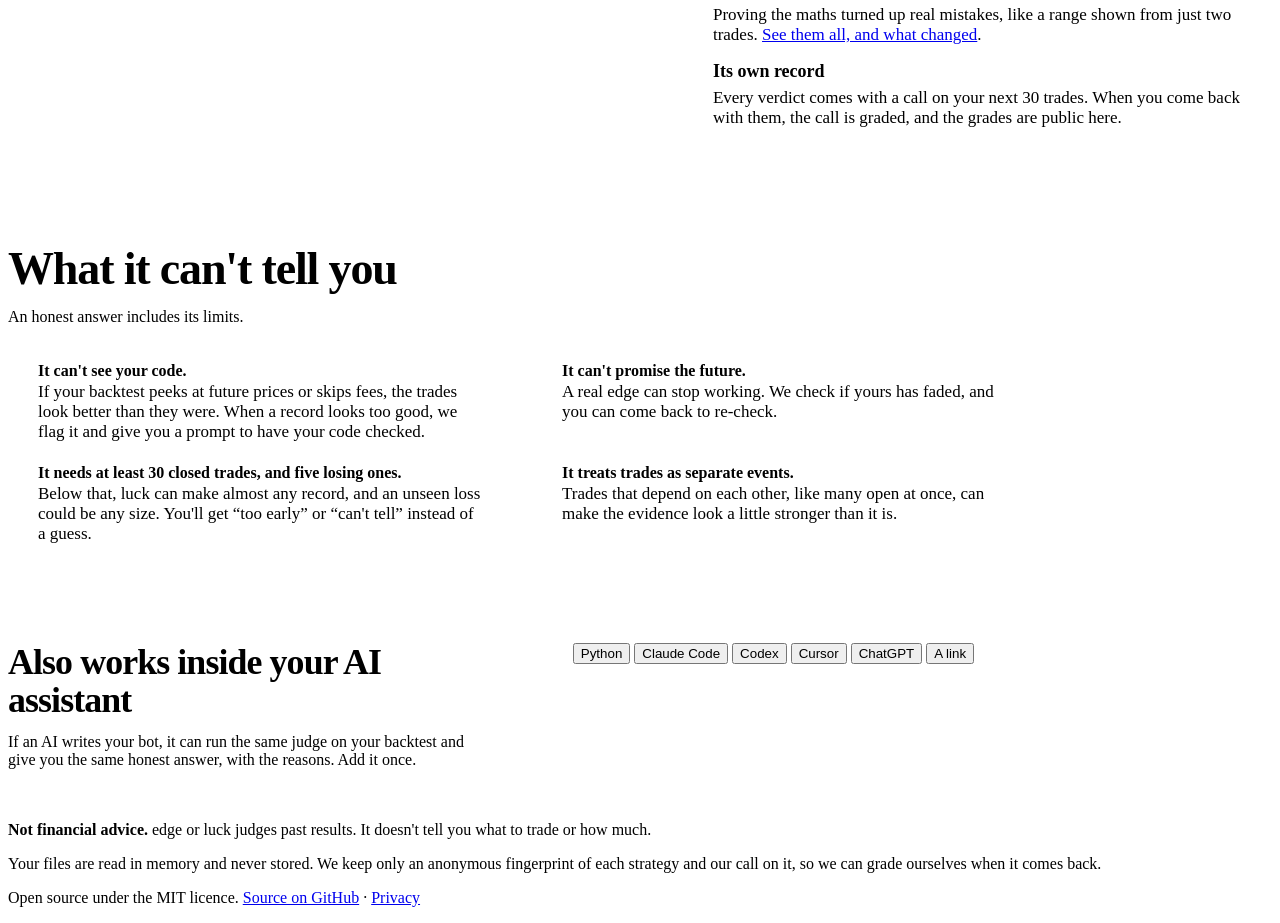
==== commit bdeefdf2: "One menu on every page; phones get it too; the catalogue answers "none?" - The home page and How it " ====
--- a/src/edgeorluck/web/static/index.html
+++ b/src/edgeorluck/web/static/index.html
@@ -350,12 +350,12 @@
       edge or luck
     </a>
     <nav class="nav" aria-label="Page">
-      <a class="opt" href="/strategies">Strategies</a> <a class="opt" href="/guides">Guides</a>
+      <a class="opt" href="/" aria-current="page">Check your trades</a>
+      <a class="opt" href="/strategies">Strategies</a>
+      <a class="opt" href="/guides">Guides</a>
       <a class="opt" href="/story">Story</a>
       <a class="opt" href="/play">Play</a>
       <a class="opt" href="/how">How it checks</a>
-      <a class="opt" href="#proof">How often it's wrong</a>
-      <a class="opt" href="#ai">For AI assistants</a>
       <a href="https://github.com/Sakke-code/edge-or-luck" rel="noopener">GitHub</a>
       <button class="theme" id="theme" type="button" aria-label="Switch to blueprint (dark) look">
         <svg viewBox="0 0 16 16" aria-hidden="true"><circle cx="8" cy="8" r="6.2" fill="none" stroke="currentColor" stroke-width="1.5"/><path d="M8 1.8a6.2 6.2 0 0 1 0 12.4z" fill="currentColor"/></svg>
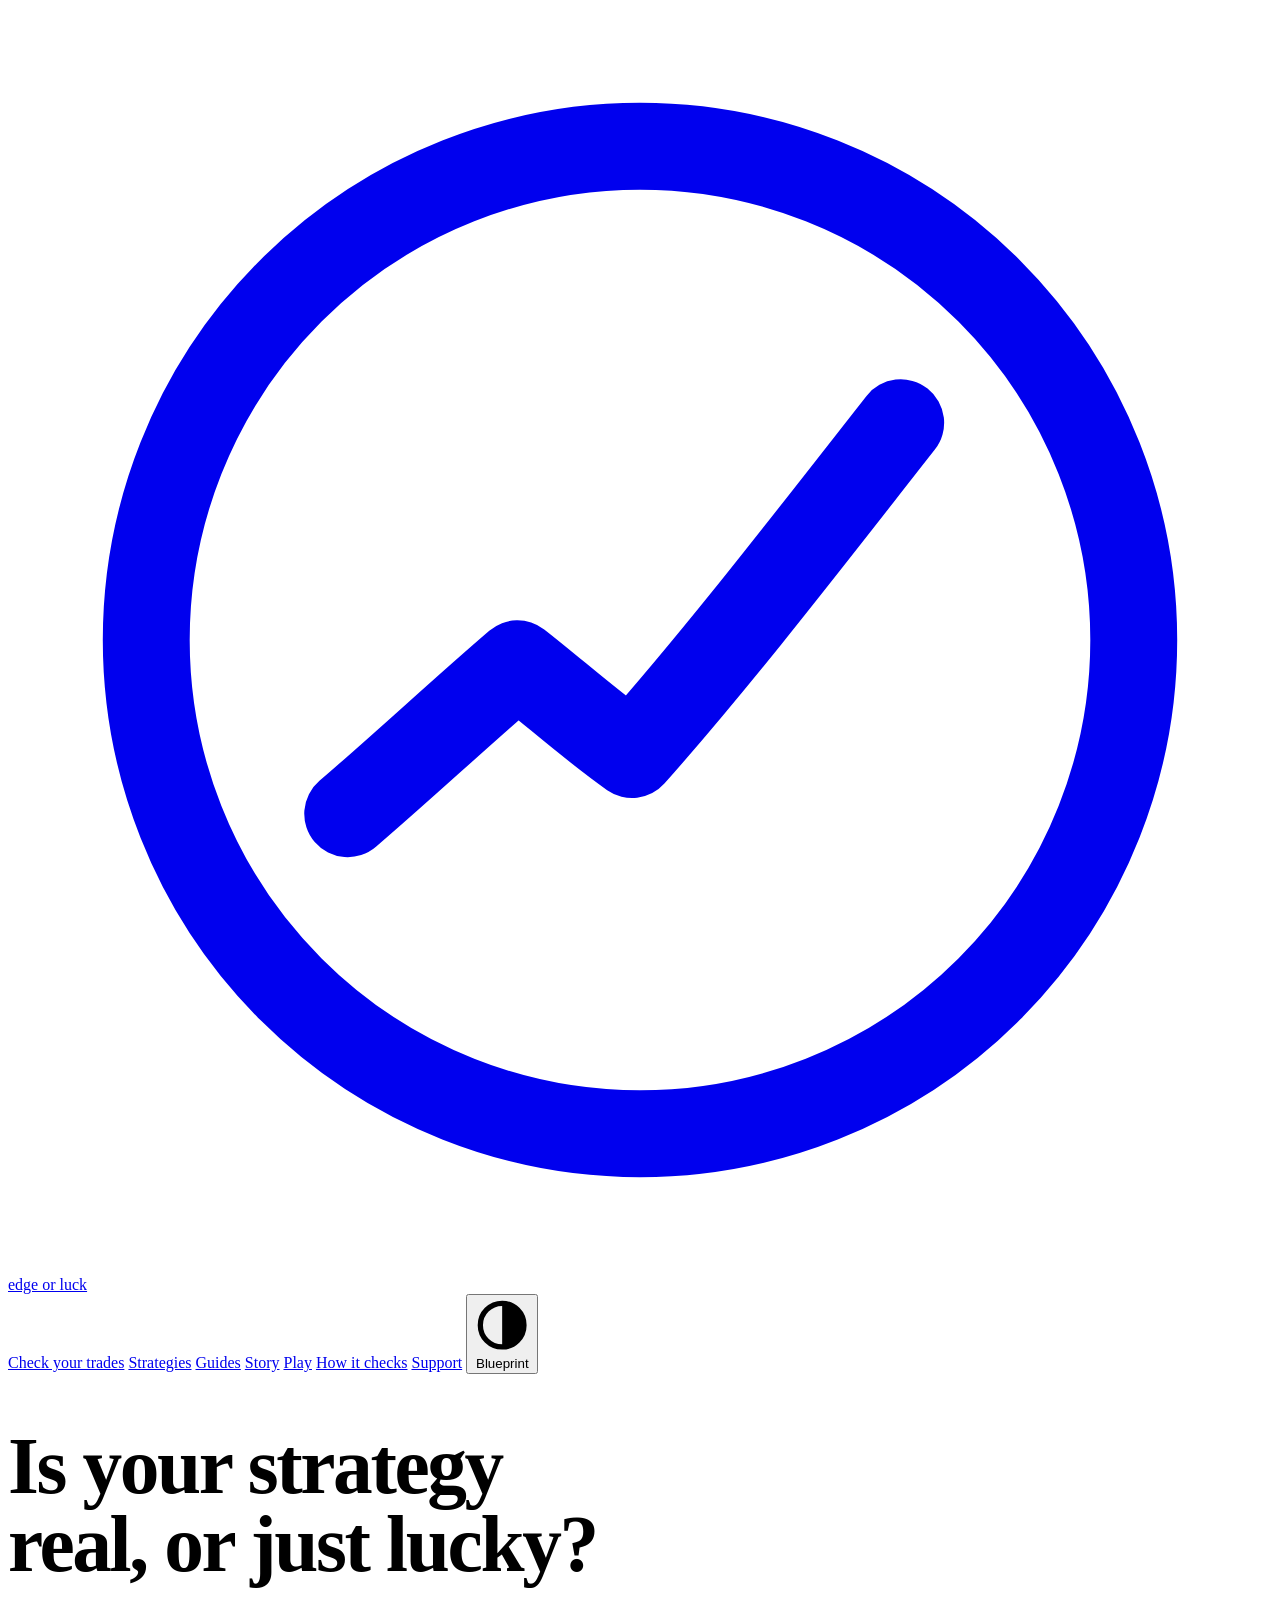
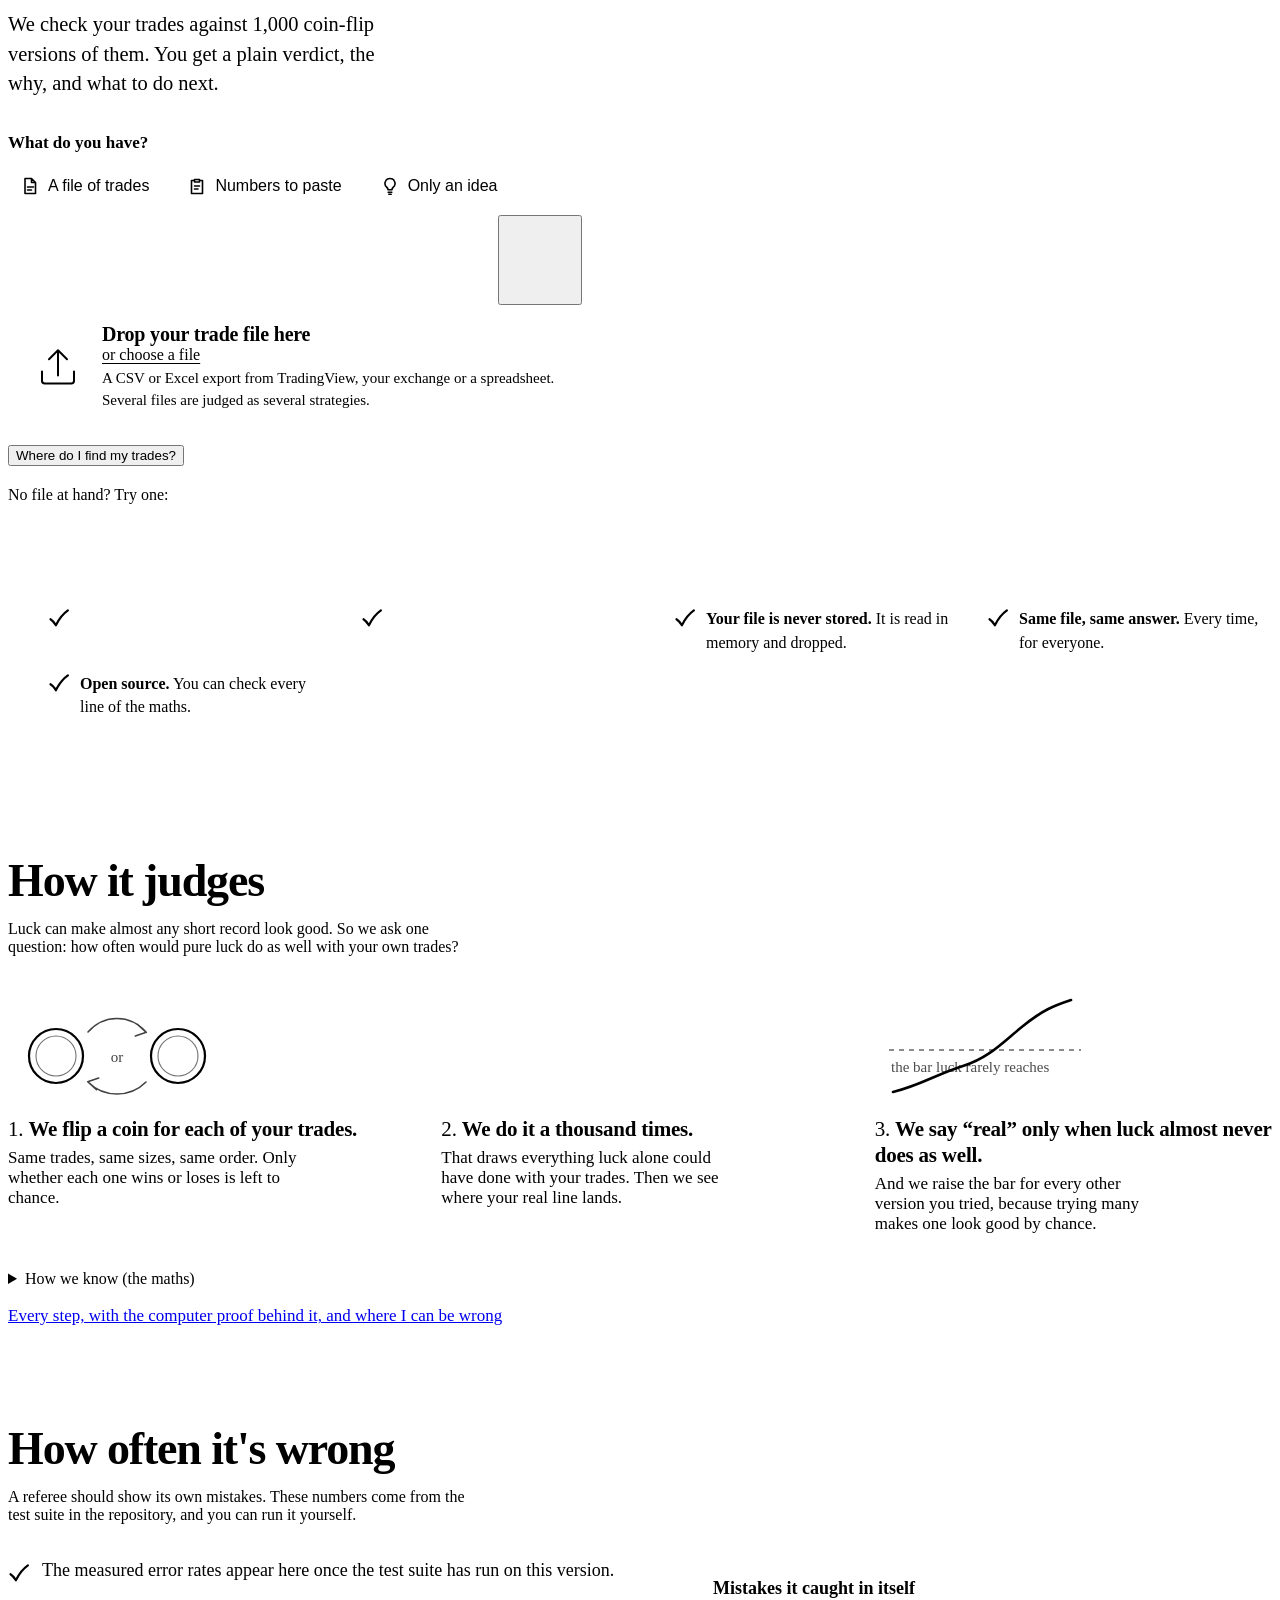
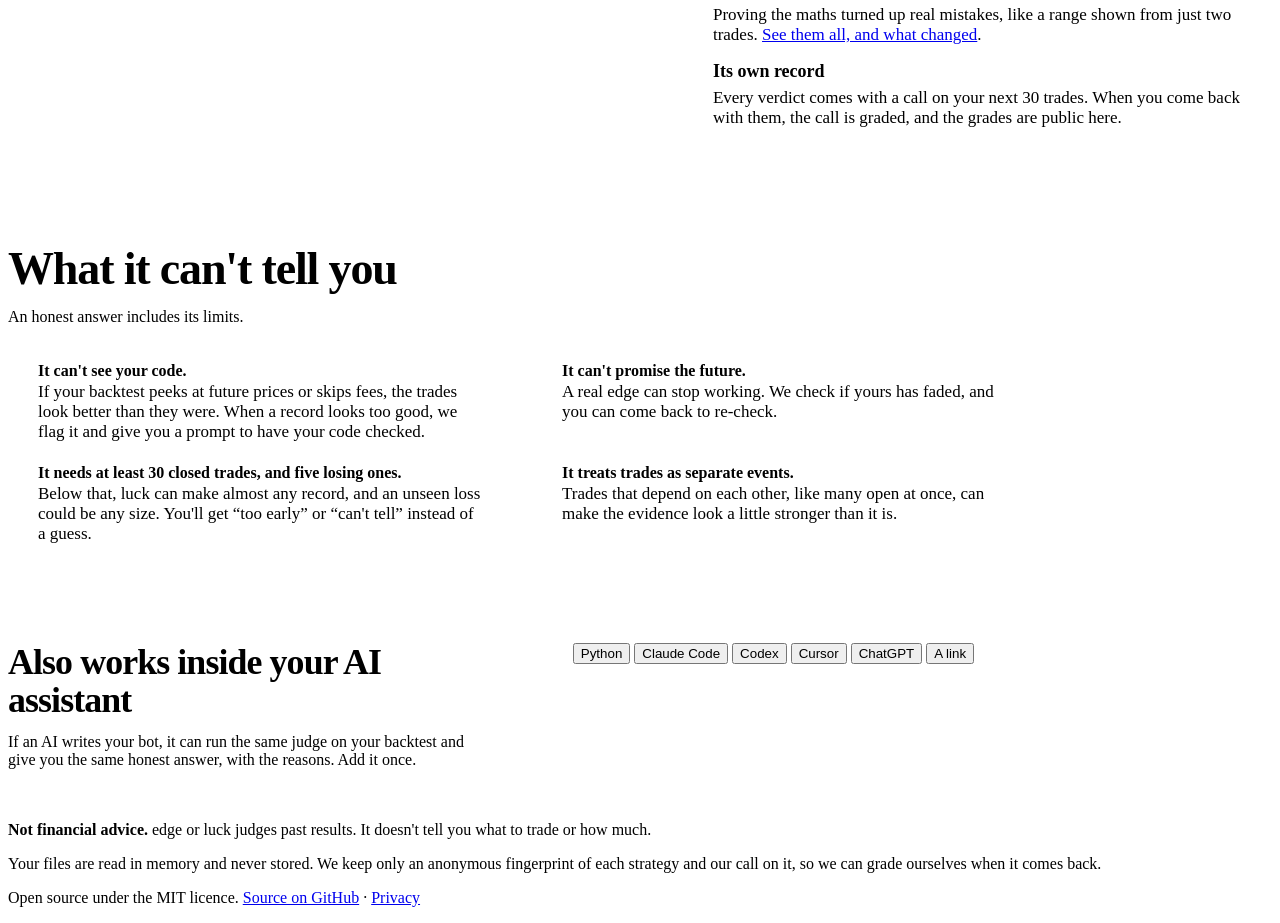
==== commit 6442acf4: "web: support is one click (Buy Me a Coffee, Patreon); thank-you links unlock Flip's wardrobe and the" ====
--- a/src/edgeorluck/web/static/index.html
+++ b/src/edgeorluck/web/static/index.html
@@ -356,7 +356,7 @@
       <a class="opt" href="/story">Story</a>
       <a class="opt" href="/play">Play</a>
       <a class="opt" href="/how">How it checks</a>
-      <a href="https://github.com/Sakke-code/edge-or-luck" rel="noopener">GitHub</a>
+      <a class="opt" href="/support">Support</a>
       <button class="theme" id="theme" type="button" aria-label="Switch to blueprint (dark) look">
         <svg viewBox="0 0 16 16" aria-hidden="true"><circle cx="8" cy="8" r="6.2" fill="none" stroke="currentColor" stroke-width="1.5"/><path d="M8 1.8a6.2 6.2 0 0 1 0 12.4z" fill="currentColor"/></svg>
         <span id="themeLabel">Blueprint</span>
@@ -485,7 +485,7 @@
   </div>
   <div class="sheets" id="sheets"></div>
   <div class="pairs" id="pairs" hidden><h3>These move together</h3></div>
-  <p class="privacy"><span id="privacy"></span></p> <p class="privacy" id="tipLine" hidden>If this kept you from trading a lucky strategy, <a id="tipLink" href="#" rel="noopener">a coffee keeps edge or luck free</a>.</p>
+  <p class="privacy"><span id="privacy"></span></p> <p class="privacy" id="tipLine" hidden>If this kept you from trading a lucky strategy, <a id="tipLink" href="#" rel="noopener">a coffee keeps edge or luck going</a>.</p>
 </section>
 
 <section class="band wrap" id="how" aria-labelledby="howTitle">
